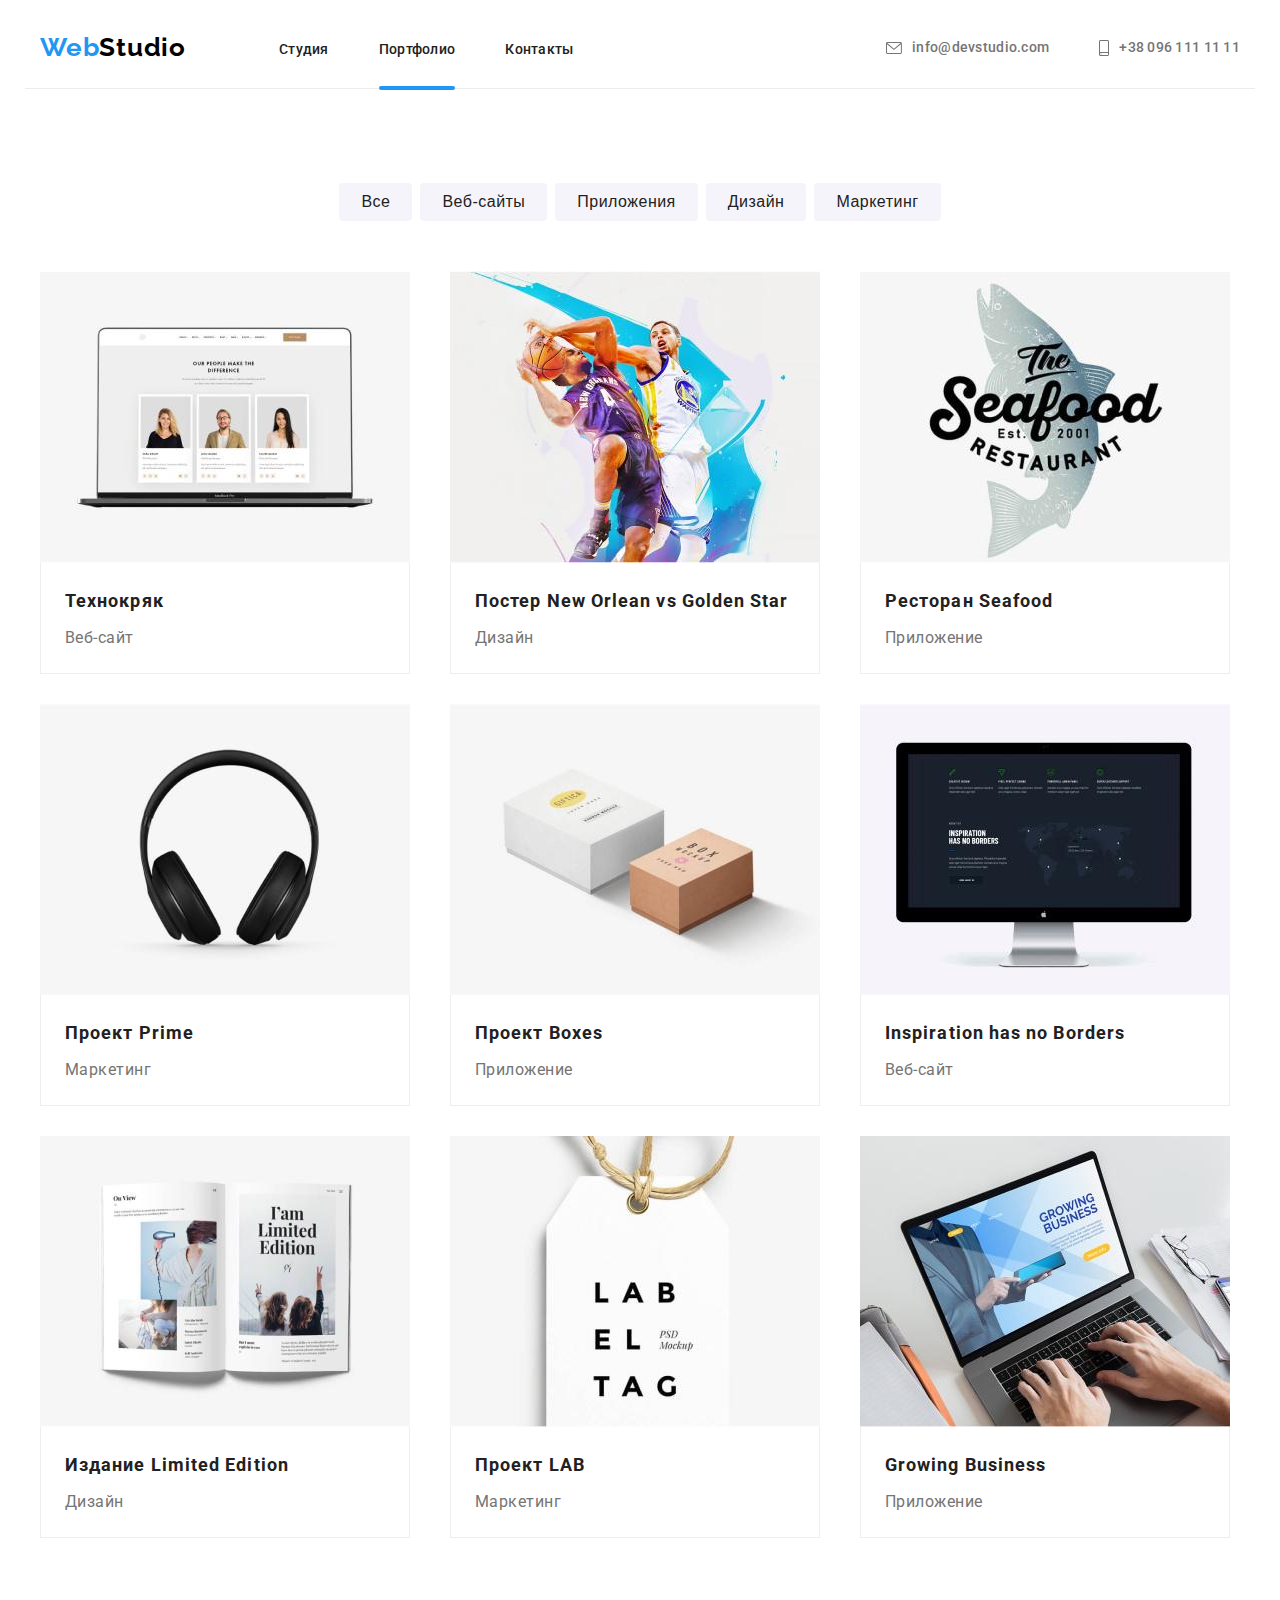
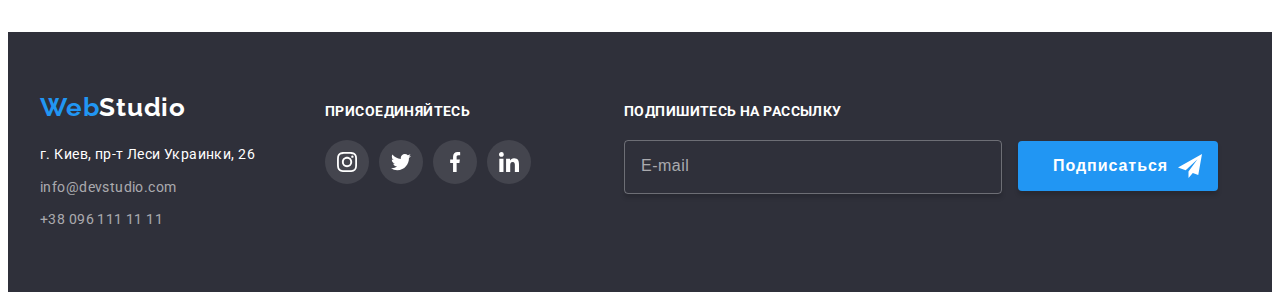
==== portfolio.html @ 926da6ce "start-hw-8" ====
<!DOCTYPE html>
<html lang="ru">
  <head>
    <meta charset="UTF-8" />
    <meta http-equiv="X-UA-Compatible" content="IE=edge" />
    <meta name="viewport" content="width=device-width, initial-scale=1.0" />
    <title>Document</title>
    <link
      href="https://fonts.googleapis.com/css2?family=Raleway:wght@700&family=Roboto:wght@400;500;700;900&display=swap"
      rel="stylesheet"
    />
    <link
      rel="stylesheet"
      href="https://cdnjs.cloudflare.com/ajax/libs/modern-normalize/1.1.0/modern-normalize.min.css"
      integrity="sha512-wpPYUAdjBVSE4KJnH1VR1HeZfpl1ub8YT/NKx4PuQ5NmX2tKuGu6U/JRp5y+Y8XG2tV+wKQpNHVUX03MfMFn9Q=="
      crossorigin="anonymous"
      referrerpolicy="no-referrer"
    />
    <link rel="stylesheet" href="./css/main.min.css" />
  </head>
  <body>
    <header class="header">
      <div class="header__container container">
        <nav class="header__navigation">
          <a class="logo header__logo" href="./index.html"
            >Web<span class="logo__text">Studio</span></a
          >
          <ul class="page">
            <li class="page__item">
              <a href="./index.html" class="page__link">Студия</a>
            </li>
            <li class="page__item">
              <a href="./portfolio.html" class="page__link page__link--current"
                >Портфолио</a
              >
            </li>
            <li class="page__item">
              <a href="" class="page__link">Контакты</a>
            </li>
          </ul>
        </nav>
        <ul class="personal-date">
          <li class="personal-date__item">
            <a
              href="mailto:info@devstudio.com"
              class="personal-date__link link"
            >
              <svg class="personal-date__icon" width="16" height="12">
                <use href="./images/icons.svg#icon-mail"></use>
              </svg>
              info@devstudio.com</a
            >
          </li>
          <li class="personal-date__item">
            <a href="tel:+380961111111" class="personal-date__link link">
              <svg class="personal-date__icon" width="10" height="16">
                <use href="./images/icons.svg#icon-smartphone"></use>
              </svg>
              +38 096 111 11 11</a
            >
          </li>
        </ul>
      </div>
    </header>
    <main>
      <section class="section">
        <div class="container">
          <h1 class="visually-hidden">Портфолио</h1>
          <ul class="portfolio list">
            <li class="portfolio__item">
              <button type="button" class="portfolio__btn">Все</button>
            </li>
            <li class="portfolio__item">
              <button type="button" class="portfolio__btn">Веб-сайты</button>
            </li>
            <li class="portfolio__item">
              <button type="button" class="portfolio__btn">Приложения</button>
            </li>
            <li class="portfolio__item">
              <button type="button" class="portfolio__btn">Дизайн</button>
            </li>
            <li class="portfolio__item">
              <button type="button" class="portfolio__btn">Маркетинг</button>
            </li>
          </ul>
          <ul class="cart">
            <li class="cart__item">
              <a href="" class="cart__link">
                <div class="cart__wrap">
                  <img
                    src="./images/portfolio-img-1.jpg"
                    alt="Ноутбук з карточками роботнтков компании"
                    width="370"
                  />
                  <p class="cart__label">
                    Технокряк это современная площадка распространения
                    коронавируса. Компании используют эту платформу для
                    цифрового шпионажа и атак на защищённые сервера конкурентов.
                  </p>
                </div>
                <div class="cart__box">
                  <h2 class="cart__title">Технокряк</h2>
                  <p class="cart__text">Веб-сайт</p>
                </div></a
              >
            </li>
            <li class="cart__item">
              <a href="" class="cart__link">
                <div class="cart__wrap">
                  <img
                    src="./images/portfolio-img-2.jpg"
                    alt="Постер Басуктболистов"
                    width="370"
                  />
                  <p class="cart__label">
                    Технокряк это современная площадка распространения
                    коронавируса. Компании используют эту платформу для
                    цифрового шпионажа и атак на защищённые сервера конкурентов.
                  </p>
                </div>
                <div class="cart__box">
                  <h2 class="cart__title">Постер New Orlean vs Golden Star</h2>
                  <p class="cart__text">Дизайн</p>
                </div></a
              >
            </li>
            <li class="cart__item">
              <a href="" class="cart__link">
                <div class="cart__wrap">
                  <img
                    src="./images/portfolio-img-3.jpg"
                    alt="Логотип рыбного ресторана"
                    width="370"
                  />
                  <p class="cart__label">
                    Технокряк это современная площадка распространения
                    коронавируса. Компании используют эту платформу для
                    цифрового шпионажа и атак на защищённые сервера конкурентов.
                  </p>
                </div>
                <div class="cart__box">
                  <h2 class="cart__title">Ресторан Seafood</h2>
                  <p class="cart__text">Приложение</p>
                </div></a
              >
            </li>
            <li class="cart__item">
              <a href="" class="cart__link">
                <div class="cart__wrap">
                  <img
                    src="./images/portfolio-img-4.jpg"
                    alt="Чорные наушники"
                    width="370"
                  />
                  <p class="cart__label">
                    Технокряк это современная площадка распространения
                    коронавируса. Компании используют эту платформу для
                    цифрового шпионажа и атак на защищённые сервера конкурентов.
                  </p>
                </div>
                <div class="cart__box">
                  <h2 class="cart__title">Проект Prime</h2>
                  <p class="cart__text">Маркетинг</p>
                </div></a
              >
            </li>
            <li class="cart__item">
              <a href="" class="cart__link">
                <div class="cart__wrap">
                  <img
                    src="./images/portfolio-img-5.jpg"
                    alt="Две коробки с проекьами"
                    width="370"
                  />
                  <p class="cart__label">
                    Технокряк это современная площадка распространения
                    коронавируса. Компании используют эту платформу для
                    цифрового шпионажа и атак на защищённые сервера конкурентов.
                  </p>
                </div>
                <div class="cart__box">
                  <h2 class="cart__title">Проект Boxes</h2>
                  <p class="cart__text">Приложение</p>
                </div></a
              >
            </li>
            <li class="cart__item">
              <a href="" class="cart__link">
                <div class="cart__wrap">
                  <img
                    src="./images/portfolio-img-6.jpg"
                    alt="Екран с изображением карты мира"
                    width="370"
                  />
                  <p class="cart__label">
                    Технокряк это современная площадка распространения
                    коронавируса. Компании используют эту платформу для
                    цифрового шпионажа и атак на защищённые сервера конкурентов.
                  </p>
                </div>
                <div class="cart__box">
                  <h2 class="cart__title">Inspiration has no Borders</h2>
                  <p class="cart__text">Веб-сайт</p>
                </div></a
              >
            </li>
            <li class="cart__item">
              <a href="" class="cart__link">
                <div class="cart__wrap">
                  <img
                    src="./images/portfolio-img-7.jpg"
                    alt="Книга с картинками"
                    width="370"
                  />
                  <p class="cart__label">
                    Технокряк это современная площадка распространения
                    коронавируса. Компании используют эту платформу для
                    цифрового шпионажа и атак на защищённые сервера конкурентов.
                  </p>
                </div>
                <div class="cart__box">
                  <h2 class="cart__title">Издание Limited Edition</h2>
                  <p class="cart__text">Дизайн</p>
                </div></a
              >
            </li>
            <li class="cart__item">
              <a href="" class="cart__link">
                <div class="cart__wrap">
                  <img
                    src="./images/portfolio-img-8.jpg"
                    alt="Брелок на шею с лого"
                    width="370"
                  />
                  <p class="cart__label">
                    Технокряк это современная площадка распространения
                    коронавируса. Компании используют эту платформу для
                    цифрового шпионажа и атак на защищённые сервера конкурентов.
                  </p>
                </div>
                <div class="cart__box">
                  <h2 class="cart__title">Проект LAB</h2>
                  <p class="cart__text">Маркетинг</p>
                </div></a
              >
            </li>
            <li class="cart__item">
              <a href="" class="cart__link">
                <div class="cart__wrap">
                  <img
                    src="./images/portfolio-img-9.jpg"
                    alt="Ноутбук с включеным сайтом"
                    width="370"
                  />
                  <p class="cart__label">
                    Технокряк это современная площадка распространения
                    коронавируса. Компании используют эту платформу для
                    цифрового шпионажа и атак на защищённые сервера конкурентов.
                  </p>
                </div>
                <div class="cart__box">
                  <h2 class="cart__title">Growing Business</h2>
                  <p class="cart__text">Приложение</p>
                </div></a
              >
            </li>
          </ul>
        </div>
      </section>
    </main>
    <footer class="footer">
      <div class="container footer__wrap">
        <div class="footer__adres">
          <a class="logo footer__link" href="./index.html"
            >Web<span class="logo">Studio</span></a
          >
          <address class="adres">
            <ul class="adres__list">
              <li class="adres__item">
                <a
                  href="https://goo.gl/maps/y4soio12tymZy6jWA"
                  target="_blank"
                  rel="noopener noreferrer"
                  class="adres__link"
                  >г. Киев, пр-т Леси Украинки, 26</a
                >
              </li>
              <li class="adres__item">
                <a href="mailto:info@devstudio.com" class="adres__date link"
                  >info@devstudio.com</a
                >
              </li>
              <li class="adres__item">
                <a href="tel:+380961111111" class="adres__date link"
                  >+38 096 111 11 11</a
                >
              </li>
            </ul>
          </address>
        </div>
        <div class="footer-social">
          <h2 class="footer-social__title">присоединяйтесь</h2>
          <ul class="social">
            <li class="social__item">
              <a href="" class="social__link footer-social--color">
                <svg class="social__icon" height="20">
                  <use href="./images/icons.svg#icon-instagram"></use>
                </svg>
              </a>
            </li>
            <li class="social__item">
              <a href="" class="social__link footer-social--color">
                <svg class="social__icon" height="20">
                  <use href="./images/icons.svg#icon-twitter"></use>
                </svg>
              </a>
            </li>
            <li class="social__item">
              <a href="" class="social__link footer-social--color">
                <svg class="social__icon" height="20">
                  <use href="./images/icons.svg#icon-facebook"></use>
                </svg>
              </a>
            </li>
            <li class="social__item">
              <a href="" class="social__link footer-social--color">
                <svg class="social__icon" height="20">
                  <use href="./images/icons.svg#icon-linkedin"></use>
                </svg>
              </a>
            </li>
          </ul>
        </div>
        <div class="mailing__wrap">
          <h2 class="footer-social__title">Подпишитесь на рассылку</h2>
          <form action="#">
            <input
              type="email"
              name="email-footer"
              placeholder="E-mail"
              class="mailing__mail"
            />
            <button type="submit" class="mailing__btn btn">
              <span class="mailing__btn--wrap">
                Подписаться<svg class="mailing__picture" width="24" height="24">
                  <use href="./images/icons.svg#icon-send"></use>
                </svg>
              </span>
            </button>
          </form>
        </div>
      </div>
    </footer>
  </body>
</html>
---- css/main.min.css ----
:root{--main-title-color: #ffffff;--second-title-color: #212121;--first-text-color: #212121;--second-text-color: #757575;--third-text-color: #ffffff;--accent-text-color: rgba(255, 255, 255, 0.6);--accent-color: #2196f3}.visually-hidden{position:absolute;white-space:nowrap;width:1px;height:1px;overflow:hidden;border:0;padding:0;clip:rect(0 0 0 0);clip-path:inset(50%);margin:-1px}p,h1,h2,h3,h4,h5,h6{margin:0}ul{list-style:none;margin:0;padding:0}button{cursor:pointer}img{display:block;max-width:100%;height:auto}body{font-family:"Roboto", sans-serif}address{font-style:normal}a{text-decoration:none}.section{padding:94px 0}.section--no-pading{padding-top:0}.section--color-white{background-color:#f5f4fa}.section__title{font-weight:700;font-size:36px;line-height:1.16;letter-spacing:0.03em;color:var(--second-title-color);margin-bottom:50px;text-align:center}.container{width:1200px;padding-left:15px;padding-right:15px;margin:0 auto}.logo{font-family:Raleway;font-weight:700;font-size:26px;line-height:1.19;letter-spacing:0.03em;color:var(--accent-color)}.logo__text{color:#000000}.footer-link .logo{color:#ffffff}.btn{font-weight:700;font-size:16px;line-height:1.87;letter-spacing:0.06em;cursor:pointer;min-width:200px;padding:10px;background-color:var(--accent-color);color:var(--third-text-color);border-color:transparent;border-radius:4px;border:none;box-shadow:0px 4px 4px rgba(0,0,0,0.15)}.page__link--current{color:var(--accent-color)}.page__link--current::after{content:"";width:100%;height:4px;background-color:var(--accent-color);border-radius:2px;position:absolute;left:0;bottom:-1px}.personal-date{display:flex;margin-left:auto}.personal-date__item{margin-left:50px}.personal-date__item:first-child{margin-left:0}.personal-date__link{font-weight:500;font-size:14px;line-height:1.14;letter-spacing:0.02em;color:var(--second-text-color);display:flex;justify-content:center;align-items:center;padding-top:32px;padding-bottom:32px;transition:color 250ms cubic-bezier(0.4, 0, 0.2, 1)}.personal-date__link:hover,.personal-date__link:focus{color:var(--accent-color)}.personal-date__icon{margin-right:10px;fill:currentColor}.social{display:flex;justify-content:center}.social__item{margin-right:10px}.social__item:last-child{margin-right:0}.social__link{width:44px;height:44px;display:flex;justify-content:center;align-items:center;border-radius:50%;color:#afb1b8;transition:color 250ms cubic-bezier(0.4, 0, 0.2, 1),background-color 250ms cubic-bezier(0.4, 0, 0.2, 1)}.social__link:hover,.social__link:focus{background-color:var(--accent-color);color:var(--third-text-color)}.social__icon{fill:currentColor;width:20px;height:20px}.adres__item{margin-bottom:9px}.adres__item:last-child{margin-bottom:0}.adres__link{font-size:14px;line-height:1.71;letter-spacing:0.03em;color:var(--third-text-color);transition:color 250ms cubic-bezier(0.4, 0, 0.2, 1)}.adres__link:hover,.adres__link:focus{color:var(--accent-color)}.adres__date{font-size:14px;line-height:1.71;letter-spacing:0.03em;color:var(--accent-text-color);transition:color 250ms cubic-bezier(0.4, 0, 0.2, 1)}.adres__date:hover,.adres__date:focus{color:var(--accent-color)}.mailing__mail{width:358px;height:50px;margin-right:12px;background-color:transparent;border:1px solid rgba(255,255,255,0.3);box-shadow:0px 4px 4px rgba(0,0,0,0.15);border-radius:4px;padding-left:16px;color:var(--third-text-color);outline:none}.mailing__mail::placeholder{font-weight:400;font-size:16px;line-height:1.25;letter-spacing:0.03em;color:rgba(255,255,255,0.6)}.mailing__mail:focus,.mailing__mail:hover{border-color:var(--accent-color)}.mailing__btn{padding-left:29px}.mailing__picture{margin-left:10px;fill:#ffffff}.mailing__btn--wrap{display:flex;justify-content:center;align-items:center}.page{display:flex}.page__item{margin-right:50px}.page__item:last-child{margin-right:0}.page__link{font-weight:500;font-size:14px;line-height:1.14;letter-spacing:0.02em;color:var(--first-text-color);padding-top:32px;padding-bottom:32px;transition:color 250ms cubic-bezier(0.4, 0, 0.2, 1);position:relative}.page__link:hover,.page__link:focus{color:var(--accent-color)}.backdrop{width:100vw;height:100vh;background:rgba(0,0,0,0.2);position:fixed;top:0;left:0;transition:opacity 300ms cubic-bezier(0.4, 0, 0.2, 1),visibility 300ms cubic-bezier(0.4, 0, 0.2, 1)}.backdrop.is-hidden .modal{transform:scale(0.5) translateY(-500px) translateX(-2500px) rotate(-90deg)}.modal{width:528px;min-height:581px;background-color:#ffffff;position:absolute;top:50%;left:50%;transform:scale(1) translate(-50%, -50%);transition:transform 1000ms cubic-bezier(0.4, 0, 0.2, 1);box-shadow:0px 1px 3px rgba(0,0,0,0.12),0px 1px 1px rgba(0,0,0,0.14),0px 2px 1px rgba(0,0,0,0.2);border-radius:4px}.modal__close{position:absolute;top:10px;right:10px;width:30px;height:30px;background-color:transparent;border:1px solid #999999;border-radius:50%;display:flex;align-items:center;justify-content:center;transition:border-color 250ms cubic-bezier(0.4, 0, 0.2, 1),fill 250ms cubic-bezier(0.4, 0, 0.2, 1)}.modal__close:hover,.close-icon .modal-close:focus .close__icon{fill:var(--accent-color);border-color:var(--accent-color)}.is-hidden{visibility:hidden;opacity:0;pointer-events:none}.form__container{padding:40px}.form__title{font-weight:700;font-size:20px;line-height:1.15;text-align:center;letter-spacing:0.03em;margin-bottom:12px;color:#212121}.form__wrap{margin-bottom:10px}.form__wrap .form__wrap:nth-child(4){margin-bottom:20px}.form__input{display:block;width:100%;height:40px;padding-left:42px;border:1px solid rgba(33,33,33,0.2);border-radius:4px;outline:none;transition:fill 250ms cubic-bezier(0.4, 0, 0.2, 1),border-color 250ms cubic-bezier(0.4, 0, 0.2, 1)}.form__input:hover,.form__input:focus{border-color:var(--accent-color)}.form__input:hover+.form__svg,.form__input:focus+.form__svg{fill:var(--accent-color)}.form__box{position:relative}.form__svg{position:absolute;left:12px;top:50%;transform:translateY(-50%);outline:none}.form__label{font-weight:400;font-size:12px;line-height:1.16;letter-spacing:0.01em;color:#757575}.form-btn__wrap{display:flex;justify-content:center;width:100%}.check__label{font-weight:400;font-size:14px;line-height:1.71;letter-spacing:0.03em;display:flex;justify-content:center;align-items:center;margin-bottom:30px;color:var(--second-text-color)}.check__box{width:16px;height:15px;border:2px solid #212121;margin-right:8px;display:flex;justify-content:center;align-items:center;border-radius:1px}.check__icon{fill:#ffffff}.check__link{color:var(--accent-color);margin-left:3px;text-decoration-line:underline;text-underline-position:under}.check__input:checked+.check__label .check__box{background-color:var(--accent-color);border:none}.comment--textarea{height:120px;resize:none;padding:16px 12px}.comment--textarea::placeholder{font-weight:400;font-size:12px;line-height:1.16;letter-spacing:0.01em;color:rgba(117,117,117,0.5)}.header__container{display:flex;align-items:center;border-bottom:1px solid #ececec}.header__navigation{display:flex;align-items:center}.header__logo{padding-top:24px;padding-bottom:25px;margin-right:93px}.hero{background-color:#2f303a;padding:200px 0;text-align:center;background-image:linear-gradient(rgba(47,48,58,0.4), rgba(47,48,58,0.4)),url(../images/hero-bg.jpg);background-repeat:no-repeat;background-position:center;background-size:cover;max-width:1600px;margin:0 auto}.hero__title{font-weight:900;font-size:44px;line-height:1.36;letter-spacing:0.06em;text-transform:uppercase;color:var(--main-title-color);margin-bottom:30px;margin-left:auto;margin-right:auto;width:696px}.hero__btn{display:inline-block;padding-left:32px;padding-right:32px}.specificity{display:flex;margin-right:-30px}.specificity__item{flex-basis:calc(100% / 4 - 30px);margin-right:30px}.specificity__title{font-weight:700;font-size:14px;line-height:1.14;letter-spacing:0.03em;text-transform:uppercase;color:var(--first-text-color);margin-bottom:10px}.specificity__text{font-size:14px;line-height:1.71;letter-spacing:0.03em;color:var(--second-text-color)}.specificity__container{display:flex;justify-content:center;align-items:center;width:270px;height:120px;box-shadow:0px 4px 4px rgba(0,0,0,0.25);background-color:#f5f4fa;border-radius:4px;margin-bottom:30px}.specificity__icon{width:65px;height:70px}.about{display:flex;flex-wrap:wrap;margin-right:-30px;margin-bottom:-30px}.about__item{flex-basis:calc(100% / 3 - 30px);margin-right:30px;margin-bottom:30px;width:100%;height:100%}.about__wraper{position:relative}.about__text{width:100%;height:70px;font-weight:700;font-size:14px;line-height:1.14;letter-spacing:0.03em;text-transform:uppercase;display:flex;justify-content:center;align-items:center;color:var(--main-title-color);background:rgba(47,48,58,0.8);position:absolute;left:0;bottom:0}.team{display:flex;flex-wrap:wrap;margin-right:-30px;margin-bottom:-30px}.team__item{flex-basis:calc(100% / 4 - 30px);margin-right:30px;margin-bottom:30px;text-align:center;box-shadow:0px 1px 3px rgba(0,0,0,0.12),0px 1px 1px rgba(0,0,0,0.14),0px 2px 1px rgba(0,0,0,0.2);border-radius:0px 0px 4px 4px;background-color:#ffffff}.team__container{padding-top:30px;padding-bottom:30px}.team__title{font-weight:500;font-size:16px;line-height:19px;letter-spacing:0.03em;color:var(--first-text-color);margin-bottom:10px}.team__text{font-size:16px;line-height:1.18;letter-spacing:0.03em;color:var(--second-text-color);margin-bottom:16px}.clients{display:flex;margin-right:-30px;margin-bottom:-30px}.clients__item{margin-right:30px;margin-bottom:30px;width:170px;height:92px}.clients__link{display:flex;flex-basis:calc(100% / 6 - 30px);box-shadow:0px 4px 4px rgba(0,0,0,0.25);border:1px solid #afb1b8;border-radius:4px;justify-content:center;align-items:center;width:100%;height:100%;fill:#afb1b8;outline:none;transition:color 250ms cubic-bezier(0.4, 0, 0.2, 1),fill 250ms cubic-bezier(0.4, 0, 0.2, 1)}.clients__link:hover,.clients__link:focus{fill:var(--accent-color);border-color:var(--accent-color)}.footer{background-color:#2f303a;padding-top:60px;padding-bottom:60px}.footer__wrap{display:flex;align-items:baseline}.footer__link{margin-bottom:20px;display:inline-block}.footer__link span{color:#ffffff}.footer__adres{margin-right:70px}.footer-social{margin-right:93px}.footer-social__title{font-weight:700px;font-size:14px;line-height:1.14;letter-spacing:0.03em;text-transform:uppercase;color:var(--main-title-color);margin-bottom:20px}.footer-social--color{background-color:rgba(255,255,255,0.1)}.footer-social--color svg{fill:#ffffff}.portfolio{display:flex;justify-content:center;margin-bottom:50px}.portfolio__item{margin-right:8px}.portfolio__item:last-child{margin-right:0}.portfolio__btn{font-weight:500;font-size:16px;line-height:1.62;letter-spacing:0.03em;color:var(--first-text-color);cursor:pointer;padding:6px 22px;background:#f5f4fa;border-radius:4px;border:none;transition:color 250ms cubic-bezier(0.4, 0, 0.2, 1),background-color 250ms cubic-bezier(0.4, 0, 0.2, 1),box-shadow 250ms cubic-bezier(0.4, 0, 0.2, 1)}.portfolio__btn:hover,.portfolio__btn:focus{background-color:var(--accent-color);color:#ffffff;box-shadow:0px 3px 1px rgba(0,0,0,0.1),0px 1px 2px rgba(0,0,0,0.08),0px 2px 2px rgba(0,0,0,0.12);border-radius:4px}.cart{display:flex;flex-wrap:wrap;margin-right:-30px;margin-bottom:-30px}.cart__item{flex-basis:calc(100% / 3 - 30px);margin-right:30px;margin-bottom:30px;display:flex}.cart__link{transition:box-shadow 250ms cubic-bezier(0.4, 0, 0.2, 1)}.cart__link:hover .cart__label,.cart__link:focus .cart__label{transform:translateY(0)}.cart__link:focus,.cart__link:hover{box-shadow:0px 4px 4px rgba(0,0,0,0.25)}.cart__title{font-weight:700;font-size:18px;line-height:2;letter-spacing:0.06em;color:var(--second-title-color);margin-bottom:4px}.cart__text{font-size:16px;line-height:1.87;letter-spacing:0.03em;color:var(--second-text-color)}.cart__box{padding:20px 24px;border:1px solid #eeeeee;border-top:0px}.cart__wrap{position:relative;overflow:hidden}.cart__label{font-weight:400;font-size:18px;line-height:1.56;letter-spacing:0.03em;color:var(--third-text-color);background-color:rgba(33,150,243,0.9);position:absolute;left:0px;top:0;width:100%;height:100%;padding:63px 23px;transform:translateY(100%);transition:transform 250ms cubic-bezier(0.4, 0, 0.2, 1)}
/*# sourceMappingURL=main.min.css.map */
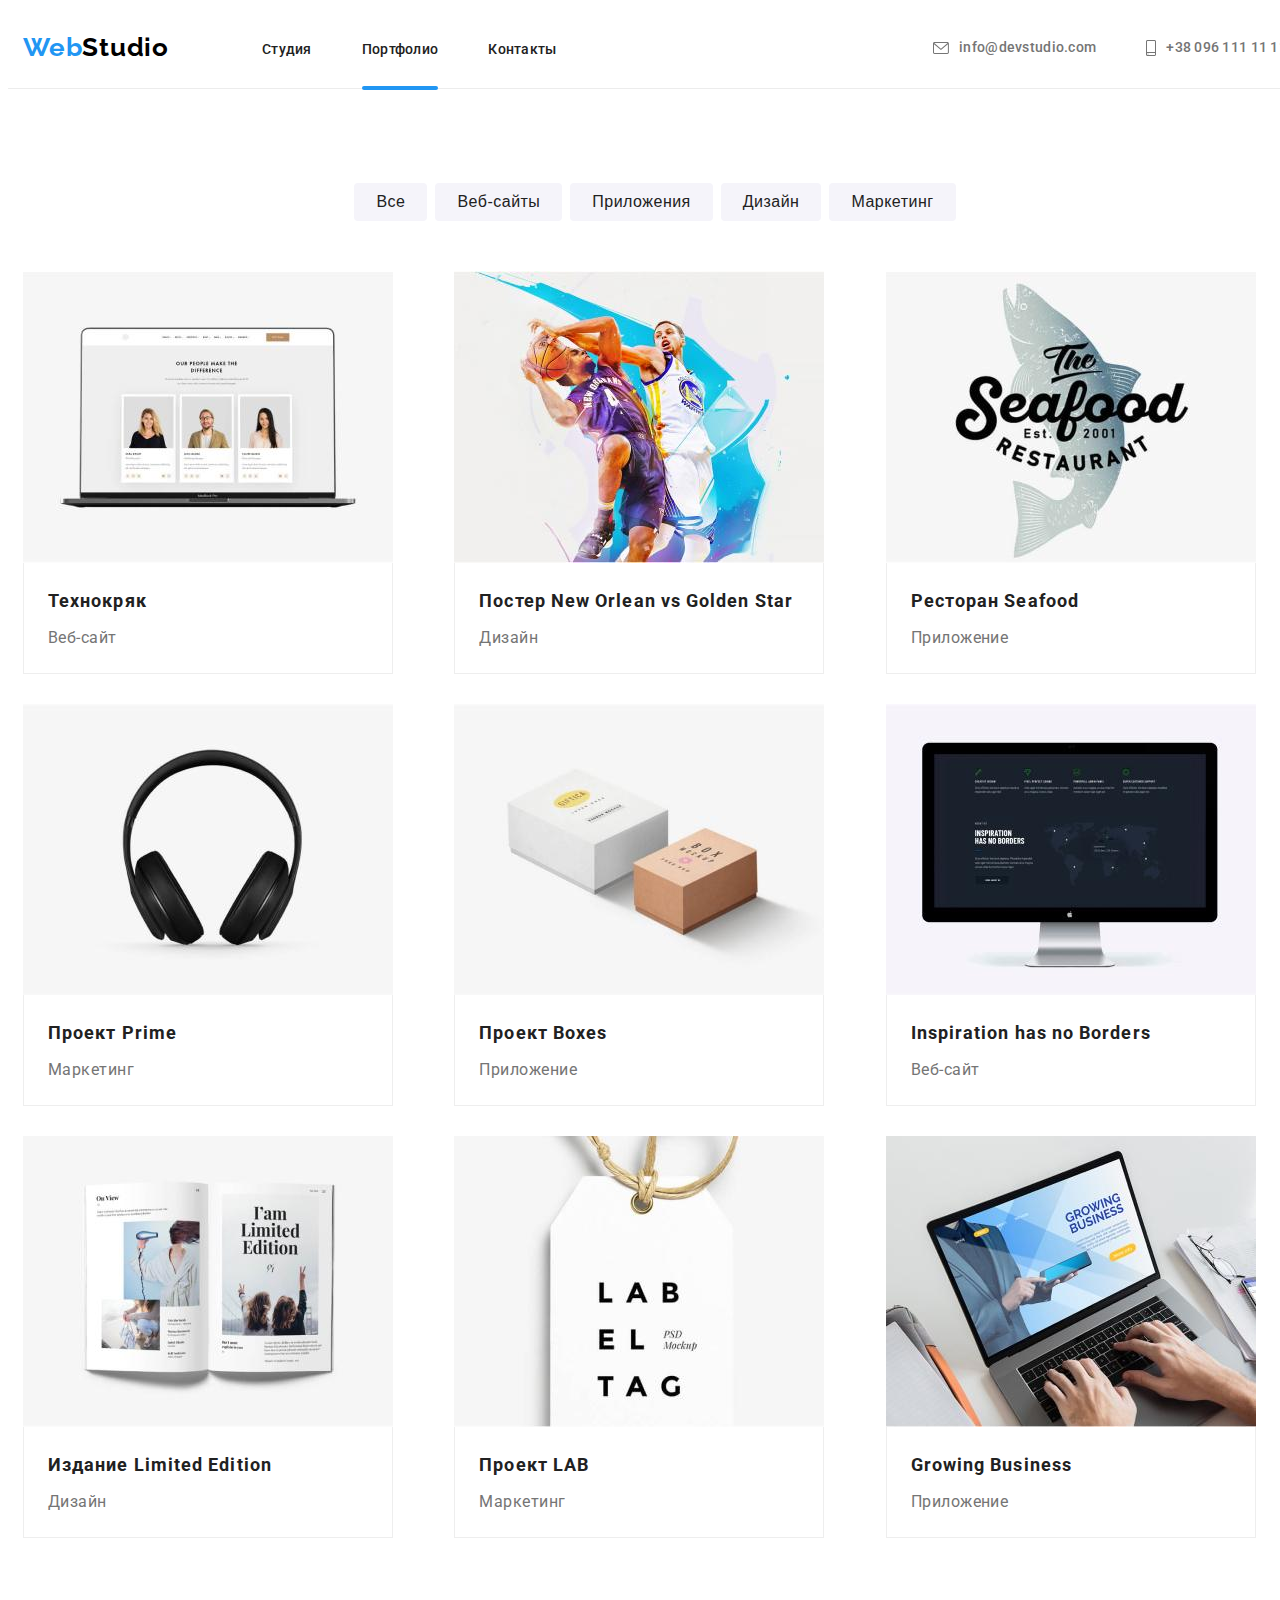
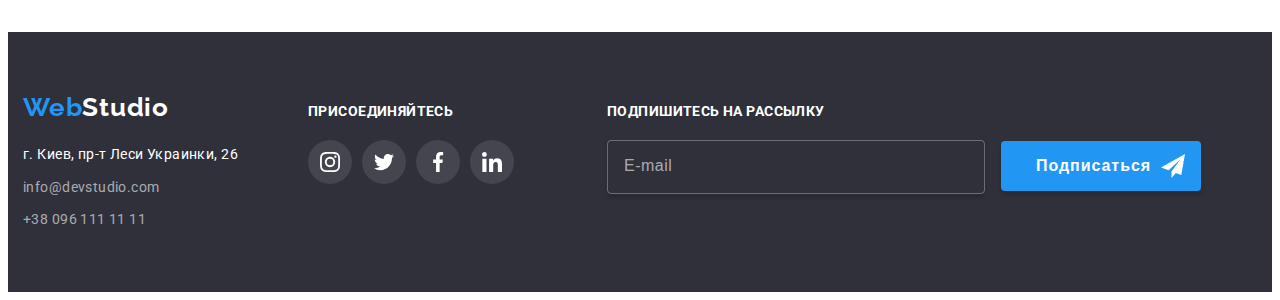
==== commit 45c6375d: "burger" ====
--- a/portfolio.html
+++ b/portfolio.html
@@ -2,8 +2,8 @@
 <html lang="ru">
   <head>
     <meta charset="UTF-8" />
+    <meta name="viewport" content="width=device-width, initial-scale=1.0" />
     <meta http-equiv="X-UA-Compatible" content="IE=edge" />
-    <meta name="viewport" content="width=device-width, initial-scale=1.0" />
     <title>Document</title>
     <link
       href="https://fonts.googleapis.com/css2?family=Raleway:wght@700&family=Roboto:wght@400;500;700;900&display=swap"
--- a/css/main.min.css
+++ b/css/main.min.css
@@ -1,2 +1,2 @@
-:root{--main-title-color: #ffffff;--second-title-color: #212121;--first-text-color: #212121;--second-text-color: #757575;--third-text-color: #ffffff;--accent-text-color: rgba(255, 255, 255, 0.6);--accent-color: #2196f3}.visually-hidden{position:absolute;white-space:nowrap;width:1px;height:1px;overflow:hidden;border:0;padding:0;clip:rect(0 0 0 0);clip-path:inset(50%);margin:-1px}p,h1,h2,h3,h4,h5,h6{margin:0}ul{list-style:none;margin:0;padding:0}button{cursor:pointer}img{display:block;max-width:100%;height:auto}body{font-family:"Roboto", sans-serif}address{font-style:normal}a{text-decoration:none}.section{padding:94px 0}.section--no-pading{padding-top:0}.section--color-white{background-color:#f5f4fa}.section__title{font-weight:700;font-size:36px;line-height:1.16;letter-spacing:0.03em;color:var(--second-title-color);margin-bottom:50px;text-align:center}.container{width:1200px;padding-left:15px;padding-right:15px;margin:0 auto}.logo{font-family:Raleway;font-weight:700;font-size:26px;line-height:1.19;letter-spacing:0.03em;color:var(--accent-color)}.logo__text{color:#000000}.footer-link .logo{color:#ffffff}.btn{font-weight:700;font-size:16px;line-height:1.87;letter-spacing:0.06em;cursor:pointer;min-width:200px;padding:10px;background-color:var(--accent-color);color:var(--third-text-color);border-color:transparent;border-radius:4px;border:none;box-shadow:0px 4px 4px rgba(0,0,0,0.15)}.page__link--current{color:var(--accent-color)}.page__link--current::after{content:"";width:100%;height:4px;background-color:var(--accent-color);border-radius:2px;position:absolute;left:0;bottom:-1px}.personal-date{display:flex;margin-left:auto}.personal-date__item{margin-left:50px}.personal-date__item:first-child{margin-left:0}.personal-date__link{font-weight:500;font-size:14px;line-height:1.14;letter-spacing:0.02em;color:var(--second-text-color);display:flex;justify-content:center;align-items:center;padding-top:32px;padding-bottom:32px;transition:color 250ms cubic-bezier(0.4, 0, 0.2, 1)}.personal-date__link:hover,.personal-date__link:focus{color:var(--accent-color)}.personal-date__icon{margin-right:10px;fill:currentColor}.social{display:flex;justify-content:center}.social__item{margin-right:10px}.social__item:last-child{margin-right:0}.social__link{width:44px;height:44px;display:flex;justify-content:center;align-items:center;border-radius:50%;color:#afb1b8;transition:color 250ms cubic-bezier(0.4, 0, 0.2, 1),background-color 250ms cubic-bezier(0.4, 0, 0.2, 1)}.social__link:hover,.social__link:focus{background-color:var(--accent-color);color:var(--third-text-color)}.social__icon{fill:currentColor;width:20px;height:20px}.adres__item{margin-bottom:9px}.adres__item:last-child{margin-bottom:0}.adres__link{font-size:14px;line-height:1.71;letter-spacing:0.03em;color:var(--third-text-color);transition:color 250ms cubic-bezier(0.4, 0, 0.2, 1)}.adres__link:hover,.adres__link:focus{color:var(--accent-color)}.adres__date{font-size:14px;line-height:1.71;letter-spacing:0.03em;color:var(--accent-text-color);transition:color 250ms cubic-bezier(0.4, 0, 0.2, 1)}.adres__date:hover,.adres__date:focus{color:var(--accent-color)}.mailing__mail{width:358px;height:50px;margin-right:12px;background-color:transparent;border:1px solid rgba(255,255,255,0.3);box-shadow:0px 4px 4px rgba(0,0,0,0.15);border-radius:4px;padding-left:16px;color:var(--third-text-color);outline:none}.mailing__mail::placeholder{font-weight:400;font-size:16px;line-height:1.25;letter-spacing:0.03em;color:rgba(255,255,255,0.6)}.mailing__mail:focus,.mailing__mail:hover{border-color:var(--accent-color)}.mailing__btn{padding-left:29px}.mailing__picture{margin-left:10px;fill:#ffffff}.mailing__btn--wrap{display:flex;justify-content:center;align-items:center}.page{display:flex}.page__item{margin-right:50px}.page__item:last-child{margin-right:0}.page__link{font-weight:500;font-size:14px;line-height:1.14;letter-spacing:0.02em;color:var(--first-text-color);padding-top:32px;padding-bottom:32px;transition:color 250ms cubic-bezier(0.4, 0, 0.2, 1);position:relative}.page__link:hover,.page__link:focus{color:var(--accent-color)}.backdrop{width:100vw;height:100vh;background:rgba(0,0,0,0.2);position:fixed;top:0;left:0;transition:opacity 300ms cubic-bezier(0.4, 0, 0.2, 1),visibility 300ms cubic-bezier(0.4, 0, 0.2, 1)}.backdrop.is-hidden .modal{transform:scale(0.5) translateY(-500px) translateX(-2500px) rotate(-90deg)}.modal{width:528px;min-height:581px;background-color:#ffffff;position:absolute;top:50%;left:50%;transform:scale(1) translate(-50%, -50%);transition:transform 1000ms cubic-bezier(0.4, 0, 0.2, 1);box-shadow:0px 1px 3px rgba(0,0,0,0.12),0px 1px 1px rgba(0,0,0,0.14),0px 2px 1px rgba(0,0,0,0.2);border-radius:4px}.modal__close{position:absolute;top:10px;right:10px;width:30px;height:30px;background-color:transparent;border:1px solid #999999;border-radius:50%;display:flex;align-items:center;justify-content:center;transition:border-color 250ms cubic-bezier(0.4, 0, 0.2, 1),fill 250ms cubic-bezier(0.4, 0, 0.2, 1)}.modal__close:hover,.close-icon .modal-close:focus .close__icon{fill:var(--accent-color);border-color:var(--accent-color)}.is-hidden{visibility:hidden;opacity:0;pointer-events:none}.form__container{padding:40px}.form__title{font-weight:700;font-size:20px;line-height:1.15;text-align:center;letter-spacing:0.03em;margin-bottom:12px;color:#212121}.form__wrap{margin-bottom:10px}.form__wrap .form__wrap:nth-child(4){margin-bottom:20px}.form__input{display:block;width:100%;height:40px;padding-left:42px;border:1px solid rgba(33,33,33,0.2);border-radius:4px;outline:none;transition:fill 250ms cubic-bezier(0.4, 0, 0.2, 1),border-color 250ms cubic-bezier(0.4, 0, 0.2, 1)}.form__input:hover,.form__input:focus{border-color:var(--accent-color)}.form__input:hover+.form__svg,.form__input:focus+.form__svg{fill:var(--accent-color)}.form__box{position:relative}.form__svg{position:absolute;left:12px;top:50%;transform:translateY(-50%);outline:none}.form__label{font-weight:400;font-size:12px;line-height:1.16;letter-spacing:0.01em;color:#757575}.form-btn__wrap{display:flex;justify-content:center;width:100%}.check__label{font-weight:400;font-size:14px;line-height:1.71;letter-spacing:0.03em;display:flex;justify-content:center;align-items:center;margin-bottom:30px;color:var(--second-text-color)}.check__box{width:16px;height:15px;border:2px solid #212121;margin-right:8px;display:flex;justify-content:center;align-items:center;border-radius:1px}.check__icon{fill:#ffffff}.check__link{color:var(--accent-color);margin-left:3px;text-decoration-line:underline;text-underline-position:under}.check__input:checked+.check__label .check__box{background-color:var(--accent-color);border:none}.comment--textarea{height:120px;resize:none;padding:16px 12px}.comment--textarea::placeholder{font-weight:400;font-size:12px;line-height:1.16;letter-spacing:0.01em;color:rgba(117,117,117,0.5)}.header__container{display:flex;align-items:center;border-bottom:1px solid #ececec}.header__navigation{display:flex;align-items:center}.header__logo{padding-top:24px;padding-bottom:25px;margin-right:93px}.hero{background-color:#2f303a;padding:200px 0;text-align:center;background-image:linear-gradient(rgba(47,48,58,0.4), rgba(47,48,58,0.4)),url(../images/hero-bg.jpg);background-repeat:no-repeat;background-position:center;background-size:cover;max-width:1600px;margin:0 auto}.hero__title{font-weight:900;font-size:44px;line-height:1.36;letter-spacing:0.06em;text-transform:uppercase;color:var(--main-title-color);margin-bottom:30px;margin-left:auto;margin-right:auto;width:696px}.hero__btn{display:inline-block;padding-left:32px;padding-right:32px}.specificity{display:flex;margin-right:-30px}.specificity__item{flex-basis:calc(100% / 4 - 30px);margin-right:30px}.specificity__title{font-weight:700;font-size:14px;line-height:1.14;letter-spacing:0.03em;text-transform:uppercase;color:var(--first-text-color);margin-bottom:10px}.specificity__text{font-size:14px;line-height:1.71;letter-spacing:0.03em;color:var(--second-text-color)}.specificity__container{display:flex;justify-content:center;align-items:center;width:270px;height:120px;box-shadow:0px 4px 4px rgba(0,0,0,0.25);background-color:#f5f4fa;border-radius:4px;margin-bottom:30px}.specificity__icon{width:65px;height:70px}.about{display:flex;flex-wrap:wrap;margin-right:-30px;margin-bottom:-30px}.about__item{flex-basis:calc(100% / 3 - 30px);margin-right:30px;margin-bottom:30px;width:100%;height:100%}.about__wraper{position:relative}.about__text{width:100%;height:70px;font-weight:700;font-size:14px;line-height:1.14;letter-spacing:0.03em;text-transform:uppercase;display:flex;justify-content:center;align-items:center;color:var(--main-title-color);background:rgba(47,48,58,0.8);position:absolute;left:0;bottom:0}.team{display:flex;flex-wrap:wrap;margin-right:-30px;margin-bottom:-30px}.team__item{flex-basis:calc(100% / 4 - 30px);margin-right:30px;margin-bottom:30px;text-align:center;box-shadow:0px 1px 3px rgba(0,0,0,0.12),0px 1px 1px rgba(0,0,0,0.14),0px 2px 1px rgba(0,0,0,0.2);border-radius:0px 0px 4px 4px;background-color:#ffffff}.team__container{padding-top:30px;padding-bottom:30px}.team__title{font-weight:500;font-size:16px;line-height:19px;letter-spacing:0.03em;color:var(--first-text-color);margin-bottom:10px}.team__text{font-size:16px;line-height:1.18;letter-spacing:0.03em;color:var(--second-text-color);margin-bottom:16px}.clients{display:flex;margin-right:-30px;margin-bottom:-30px}.clients__item{margin-right:30px;margin-bottom:30px;width:170px;height:92px}.clients__link{display:flex;flex-basis:calc(100% / 6 - 30px);box-shadow:0px 4px 4px rgba(0,0,0,0.25);border:1px solid #afb1b8;border-radius:4px;justify-content:center;align-items:center;width:100%;height:100%;fill:#afb1b8;outline:none;transition:color 250ms cubic-bezier(0.4, 0, 0.2, 1),fill 250ms cubic-bezier(0.4, 0, 0.2, 1)}.clients__link:hover,.clients__link:focus{fill:var(--accent-color);border-color:var(--accent-color)}.footer{background-color:#2f303a;padding-top:60px;padding-bottom:60px}.footer__wrap{display:flex;align-items:baseline}.footer__link{margin-bottom:20px;display:inline-block}.footer__link span{color:#ffffff}.footer__adres{margin-right:70px}.footer-social{margin-right:93px}.footer-social__title{font-weight:700px;font-size:14px;line-height:1.14;letter-spacing:0.03em;text-transform:uppercase;color:var(--main-title-color);margin-bottom:20px}.footer-social--color{background-color:rgba(255,255,255,0.1)}.footer-social--color svg{fill:#ffffff}.portfolio{display:flex;justify-content:center;margin-bottom:50px}.portfolio__item{margin-right:8px}.portfolio__item:last-child{margin-right:0}.portfolio__btn{font-weight:500;font-size:16px;line-height:1.62;letter-spacing:0.03em;color:var(--first-text-color);cursor:pointer;padding:6px 22px;background:#f5f4fa;border-radius:4px;border:none;transition:color 250ms cubic-bezier(0.4, 0, 0.2, 1),background-color 250ms cubic-bezier(0.4, 0, 0.2, 1),box-shadow 250ms cubic-bezier(0.4, 0, 0.2, 1)}.portfolio__btn:hover,.portfolio__btn:focus{background-color:var(--accent-color);color:#ffffff;box-shadow:0px 3px 1px rgba(0,0,0,0.1),0px 1px 2px rgba(0,0,0,0.08),0px 2px 2px rgba(0,0,0,0.12);border-radius:4px}.cart{display:flex;flex-wrap:wrap;margin-right:-30px;margin-bottom:-30px}.cart__item{flex-basis:calc(100% / 3 - 30px);margin-right:30px;margin-bottom:30px;display:flex}.cart__link{transition:box-shadow 250ms cubic-bezier(0.4, 0, 0.2, 1)}.cart__link:hover .cart__label,.cart__link:focus .cart__label{transform:translateY(0)}.cart__link:focus,.cart__link:hover{box-shadow:0px 4px 4px rgba(0,0,0,0.25)}.cart__title{font-weight:700;font-size:18px;line-height:2;letter-spacing:0.06em;color:var(--second-title-color);margin-bottom:4px}.cart__text{font-size:16px;line-height:1.87;letter-spacing:0.03em;color:var(--second-text-color)}.cart__box{padding:20px 24px;border:1px solid #eeeeee;border-top:0px}.cart__wrap{position:relative;overflow:hidden}.cart__label{font-weight:400;font-size:18px;line-height:1.56;letter-spacing:0.03em;color:var(--third-text-color);background-color:rgba(33,150,243,0.9);position:absolute;left:0px;top:0;width:100%;height:100%;padding:63px 23px;transform:translateY(100%);transition:transform 250ms cubic-bezier(0.4, 0, 0.2, 1)}
+:root{--main-title-color: #ffffff;--second-title-color: #212121;--first-text-color: #212121;--second-text-color: #757575;--third-text-color: #ffffff;--accent-text-color: rgba(255, 255, 255, 0.6);--accent-color: #2196f3}.visually-hidden{position:absolute;white-space:nowrap;width:1px;height:1px;overflow:hidden;border:0;padding:0;clip:rect(0 0 0 0);clip-path:inset(50%);margin:-1px}p,h1,h2,h3,h4,h5,h6{margin:0}ul{list-style:none;margin:0;padding:0}button{cursor:pointer}img{display:block;max-width:100%;height:auto}body{font-family:"Roboto", sans-serif}address{font-style:normal}a{text-decoration:none}.section{padding:94px 0}.section--no-pading{padding-top:0}.section--color-white{background-color:#f5f4fa}.section__title{font-weight:700;font-size:36px;line-height:1.16;letter-spacing:0.03em;color:var(--second-title-color);margin-bottom:50px;text-align:center}.container{width:100%;padding-left:15px;padding-right:15px;margin:0 auto}@media screen and (min-width: 480px){.container{min-width:480px}}@media screen and (min-width: 768px){.container{min-width:768px}}@media screen and (min-width: 1200px){.container{min-width:1200px}}.logo{font-family:Raleway;font-weight:700;font-size:26px;line-height:1.19;letter-spacing:0.03em;color:var(--accent-color)}.logo__text{color:#000000}.footer-link .logo{color:#ffffff}.btn{font-weight:700;font-size:16px;line-height:1.87;letter-spacing:0.06em;cursor:pointer;min-width:200px;padding:10px;background-color:var(--accent-color);color:var(--third-text-color);border-color:transparent;border-radius:4px;border:none;box-shadow:0px 4px 4px rgba(0,0,0,0.15)}.page__link--current{color:var(--accent-color)}.page__link--current::after{content:"";width:100%;height:4px;background-color:var(--accent-color);border-radius:2px;position:absolute;left:0;bottom:-1px}.personal-date{margin-left:auto;display:none}@media screen and (min-width: 768px){.personal-date{display:block}}@media screen and (min-width: 1200px){.personal-date{display:flex}}@media screen and (min-width: 1200px){.personal-date__item{margin-left:50px}.personal-date__item:first-child{margin-left:0}}.personal-date__link{font-weight:500;font-size:14px;line-height:1.14;letter-spacing:0.02em;color:var(--second-text-color);display:flex;transition:color 250ms cubic-bezier(0.4, 0, 0.2, 1)}.personal-date__link:hover,.personal-date__link:focus{color:var(--accent-color)}@media screen and (min-width: 768px){.personal-date__link:not(:last-child){margin-bottom:10px}}@media screen and (min-width: 1200px){.personal-date__link{padding-top:32px;padding-bottom:32px;justify-content:center;align-items:center}}.personal-date__icon{margin-right:10px;fill:currentColor}.social{display:flex;justify-content:center}.social__item{margin-right:10px}.social__item:last-child{margin-right:0}.social__link{width:44px;height:44px;display:flex;justify-content:center;align-items:center;border-radius:50%;color:#afb1b8;transition:color 250ms cubic-bezier(0.4, 0, 0.2, 1),background-color 250ms cubic-bezier(0.4, 0, 0.2, 1)}.social__link:hover,.social__link:focus{background-color:var(--accent-color);color:var(--third-text-color)}.social__icon{fill:currentColor;width:20px;height:20px}.adres__item{margin-bottom:9px}.adres__item:last-child{margin-bottom:0}.adres__link{font-size:14px;line-height:1.71;letter-spacing:0.03em;color:var(--third-text-color);transition:color 250ms cubic-bezier(0.4, 0, 0.2, 1)}.adres__link:hover,.adres__link:focus{color:var(--accent-color)}.adres__date{font-size:14px;line-height:1.71;letter-spacing:0.03em;color:var(--accent-text-color);transition:color 250ms cubic-bezier(0.4, 0, 0.2, 1)}.adres__date:hover,.adres__date:focus{color:var(--accent-color)}.mailing__mail{width:358px;height:50px;margin-right:12px;background-color:transparent;border:1px solid rgba(255,255,255,0.3);box-shadow:0px 4px 4px rgba(0,0,0,0.15);border-radius:4px;padding-left:16px;color:var(--third-text-color);outline:none}.mailing__mail::placeholder{font-weight:400;font-size:16px;line-height:1.25;letter-spacing:0.03em;color:rgba(255,255,255,0.6)}.mailing__mail:focus,.mailing__mail:hover{border-color:var(--accent-color)}.mailing__btn{padding-left:29px}.mailing__picture{margin-left:10px;fill:#ffffff}.mailing__btn--wrap{display:flex;justify-content:center;align-items:center}.page{display:none}@media screen and (min-width: 768px){.page{display:flex}}@media screen and (min-width: 1200px){.page{display:flex}}.page__item{margin-right:50px}.page__item:last-child{margin-right:0}.page__link{font-weight:500;font-size:14px;line-height:1.14;letter-spacing:0.02em;color:var(--first-text-color);padding-top:32px;padding-bottom:32px;transition:color 250ms cubic-bezier(0.4, 0, 0.2, 1);position:relative}.page__link:hover,.page__link:focus{color:var(--accent-color)}.backdrop{width:100vw;height:100vh;background:rgba(0,0,0,0.2);position:fixed;top:0;left:0;transition:opacity 300ms cubic-bezier(0.4, 0, 0.2, 1),visibility 300ms cubic-bezier(0.4, 0, 0.2, 1)}.backdrop.is-hidden .modal{transform:scale(0.5) translateY(-500px) translateX(-2500px) rotate(-90deg)}.modal{width:528px;min-height:581px;background-color:#ffffff;position:absolute;top:50%;left:50%;transform:scale(1) translate(-50%, -50%);transition:transform 1000ms cubic-bezier(0.4, 0, 0.2, 1);box-shadow:0px 1px 3px rgba(0,0,0,0.12),0px 1px 1px rgba(0,0,0,0.14),0px 2px 1px rgba(0,0,0,0.2);border-radius:4px}.modal__close{position:absolute;top:10px;right:10px;width:30px;height:30px;background-color:transparent;border:1px solid #999999;border-radius:50%;display:flex;align-items:center;justify-content:center;transition:border-color 250ms cubic-bezier(0.4, 0, 0.2, 1),fill 250ms cubic-bezier(0.4, 0, 0.2, 1)}.modal__close:hover,.close-icon .modal-close:focus .close__icon{fill:var(--accent-color);border-color:var(--accent-color)}.is-hidden{visibility:hidden;opacity:0;pointer-events:none}.form__container{padding:40px}.form__title{font-weight:700;font-size:20px;line-height:1.15;text-align:center;letter-spacing:0.03em;margin-bottom:12px;color:#212121}.form__wrap{margin-bottom:10px}.form__wrap .form__wrap:nth-child(4){margin-bottom:20px}.form__input{display:block;width:100%;height:40px;padding-left:42px;border:1px solid rgba(33,33,33,0.2);border-radius:4px;outline:none;transition:fill 250ms cubic-bezier(0.4, 0, 0.2, 1),border-color 250ms cubic-bezier(0.4, 0, 0.2, 1)}.form__input:hover,.form__input:focus{border-color:var(--accent-color)}.form__input:hover+.form__svg,.form__input:focus+.form__svg{fill:var(--accent-color)}.form__box{position:relative}.form__svg{position:absolute;left:12px;top:50%;transform:translateY(-50%);outline:none}.form__label{font-weight:400;font-size:12px;line-height:1.16;letter-spacing:0.01em;color:#757575}.form-btn__wrap{display:flex;justify-content:center;width:100%}.check__label{font-weight:400;font-size:14px;line-height:1.71;letter-spacing:0.03em;display:flex;justify-content:center;align-items:center;margin-bottom:30px;color:var(--second-text-color)}.check__box{width:16px;height:15px;border:2px solid #212121;margin-right:8px;display:flex;justify-content:center;align-items:center;border-radius:1px}.check__icon{fill:#ffffff}.check__link{color:var(--accent-color);margin-left:3px;text-decoration-line:underline;text-underline-position:under}.check__input:checked+.check__label .check__box{background-color:var(--accent-color);border:none}.comment--textarea{height:120px;resize:none;padding:16px 12px}.comment--textarea::placeholder{font-weight:400;font-size:12px;line-height:1.16;letter-spacing:0.01em;color:rgba(117,117,117,0.5)}.header__container{display:flex;align-items:center;border-bottom:1px solid #ececec;justify-content:space-between}.header__navigation{display:flex;align-items:center}.header__logo{padding-top:16px;padding-bottom:16px}@media screen and (min-width: 1200px){.header__logo{padding-top:24px;padding-bottom:25px;margin-right:93px}}.hero{background-color:#2f303a;padding:118px 0;text-align:center;background-image:linear-gradient(rgba(47,48,58,0.4), rgba(47,48,58,0.4)),url(../images/hero-bg.jpg);background-repeat:no-repeat;background-position:center;background-size:cover;max-width:1600px;margin:0 auto;width:100vw}@media screen and (min-width: 1200px){.hero{padding:200px 0}}.hero__title{font-weight:900;text-transform:uppercase;color:var(--main-title-color);letter-spacing:0.06em;margin-bottom:30px;margin-left:auto;margin-right:auto}@media screen and (min-width: 480px){.hero__title{width:360px;font-size:26px;line-height:1.61}}@media screen and (min-width: 1200px){.hero__title{width:696px;font-size:44px;line-height:1.36}}.hero__btn{display:inline-block;padding-left:32px;padding-right:32px}.specificity{display:flex;margin-right:-30px}.specificity__item{flex-basis:calc(100% / 4 - 30px);margin-right:30px}.specificity__title{font-weight:700;font-size:14px;line-height:1.14;letter-spacing:0.03em;text-transform:uppercase;color:var(--first-text-color);margin-bottom:10px}.specificity__text{font-size:14px;line-height:1.71;letter-spacing:0.03em;color:var(--second-text-color)}.specificity__container{display:flex;justify-content:center;align-items:center;width:270px;height:120px;box-shadow:0px 4px 4px rgba(0,0,0,0.25);background-color:#f5f4fa;border-radius:4px;margin-bottom:30px}.specificity__icon{width:65px;height:70px}.about__item{flex-basis:calc(100% / 3 - 30px);margin-right:30px;margin-bottom:30px;width:100%;height:100%}.about__wraper{position:relative}.about__text{width:100%;height:70px;font-weight:700;font-size:14px;line-height:1.14;letter-spacing:0.03em;text-transform:uppercase}.team{display:flex;flex-wrap:wrap;margin-right:-30px;margin-bottom:-30px}.team__item{flex-basis:calc(100% / 4 - 30px);margin-right:30px;margin-bottom:30px;text-align:center;box-shadow:0px 1px 3px rgba(0,0,0,0.12),0px 1px 1px rgba(0,0,0,0.14),0px 2px 1px rgba(0,0,0,0.2);border-radius:0px 0px 4px 4px;background-color:#ffffff}.team__container{padding-top:30px;padding-bottom:30px}.team__title{font-weight:500;font-size:16px;line-height:19px;letter-spacing:0.03em;color:var(--first-text-color);margin-bottom:10px}.team__text{font-size:16px;line-height:1.18;letter-spacing:0.03em;color:var(--second-text-color);margin-bottom:16px}.clients{display:flex;margin-right:-30px;margin-bottom:-30px}.clients__item{margin-right:30px;margin-bottom:30px;width:170px;height:92px}.clients__link{display:flex;flex-basis:calc(100% / 6 - 30px);box-shadow:0px 4px 4px rgba(0,0,0,0.25);border:1px solid #afb1b8;border-radius:4px;justify-content:center;align-items:center;width:100%;height:100%;fill:#afb1b8;outline:none;transition:color 250ms cubic-bezier(0.4, 0, 0.2, 1),fill 250ms cubic-bezier(0.4, 0, 0.2, 1)}.clients__link:hover,.clients__link:focus{fill:var(--accent-color);border-color:var(--accent-color)}.footer{background-color:#2f303a;padding-top:60px;padding-bottom:60px}.footer__wrap{display:flex;align-items:baseline}.footer__link{margin-bottom:20px;display:inline-block}.footer__link span{color:#ffffff}.footer__adres{margin-right:70px}.footer-social{margin-right:93px}.footer-social__title{font-weight:700px;font-size:14px;line-height:1.14;letter-spacing:0.03em;text-transform:uppercase;color:var(--main-title-color);margin-bottom:20px}.footer-social--color{background-color:rgba(255,255,255,0.1)}.footer-social--color svg{fill:#ffffff}.portfolio{display:flex;justify-content:center;margin-bottom:50px}.portfolio__item{margin-right:8px}.portfolio__item:last-child{margin-right:0}.portfolio__btn{font-weight:500;font-size:16px;line-height:1.62;letter-spacing:0.03em;color:var(--first-text-color);cursor:pointer;padding:6px 22px;background:#f5f4fa;border-radius:4px;border:none;transition:color 250ms cubic-bezier(0.4, 0, 0.2, 1),background-color 250ms cubic-bezier(0.4, 0, 0.2, 1),box-shadow 250ms cubic-bezier(0.4, 0, 0.2, 1)}.portfolio__btn:hover,.portfolio__btn:focus{background-color:var(--accent-color);color:#ffffff;box-shadow:0px 3px 1px rgba(0,0,0,0.1),0px 1px 2px rgba(0,0,0,0.08),0px 2px 2px rgba(0,0,0,0.12);border-radius:4px}.cart{display:flex;flex-wrap:wrap;margin-right:-30px;margin-bottom:-30px}.cart__item{flex-basis:calc(100% / 3 - 30px);margin-right:30px;margin-bottom:30px;display:flex}.cart__link{transition:box-shadow 250ms cubic-bezier(0.4, 0, 0.2, 1)}.cart__link:hover .cart__label,.cart__link:focus .cart__label{transform:translateY(0)}.cart__link:focus,.cart__link:hover{box-shadow:0px 4px 4px rgba(0,0,0,0.25)}.cart__title{font-weight:700;font-size:18px;line-height:2;letter-spacing:0.06em;color:var(--second-title-color);margin-bottom:4px}.cart__text{font-size:16px;line-height:1.87;letter-spacing:0.03em;color:var(--second-text-color)}.cart__box{padding:20px 24px;border:1px solid #eeeeee;border-top:0px}.cart__wrap{position:relative;overflow:hidden}.cart__label{font-weight:400;font-size:18px;line-height:1.56;letter-spacing:0.03em;color:var(--third-text-color);background-color:rgba(33,150,243,0.9);position:absolute;left:0px;top:0;width:100%;height:100%;padding:63px 23px;transform:translateY(100%);transition:transform 250ms cubic-bezier(0.4, 0, 0.2, 1)}.burger--open{background-color:#ffffff;border:none;width:40px;height:40px}.burger--close{background-color:#ffffff;border:none;width:40px;height:40px;display:block;margin-left:auto}.mobail__burger{position:fixed;background-color:#ffffff;width:100vw;height:100vh;top:0;z-index:10;padding-top:10px;padding-right:15px;padding-left:40px;padding-bottom:48px}.mobail__container{display:flex;flex-direction:column;justify-content:space-between;height:100%}.page-mob__item:not(:last-child){margin-bottom:32px}.page-mob__link{font-weight:500;font-size:40px;line-height:47px;letter-spacing:0.02em;color:var(--first-text-color)}.page-mob__link:hover,.page-mob__link:focus{color:var(--accent-color)}.personal-mob__item:not(:last-child){margin-bottom:32px}.personal-mob{margin-bottom:64px}.personal-mob__link{font-weight:500;font-size:24px;line-height:28px;letter-spacing:0.02em;color:var(--second-text-color)}.personal-mob__link:hover,.personal-mob__link:focus{color:var(--accent-color)}.mob-social{display:flex;margin:0 -10px}.mob-social__item:not(:last-child){border-right:1px solid rgba(33,33,33,0.2)}.mob-social__link{font-weight:500;font-size:18px;line-height:1.22;letter-spacing:0.02em;margin:0 10px;color:var(--accent-color)}
 /*# sourceMappingURL=main.min.css.map */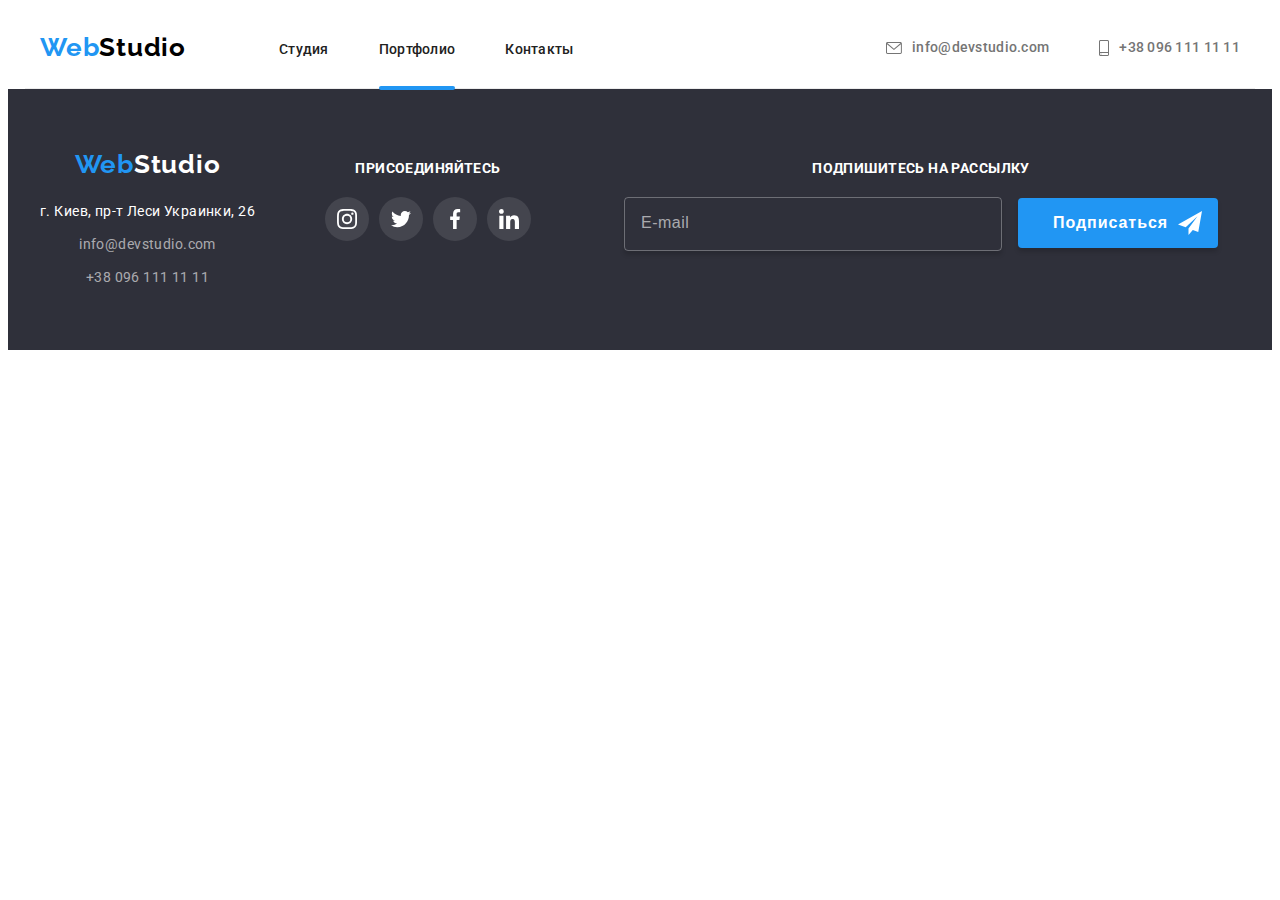
==== commit 03b568c3: "add-footer-mob" ====
--- a/portfolio.html
+++ b/portfolio.html
@@ -41,10 +41,7 @@
         </nav>
         <ul class="personal-date">
           <li class="personal-date__item">
-            <a
-              href="mailto:info@devstudio.com"
-              class="personal-date__link link"
-            >
+            <a href="mailto:info@devstudio.com" class="personal-date__link">
               <svg class="personal-date__icon" width="16" height="12">
                 <use href="./images/icons.svg#icon-mail"></use>
               </svg>
@@ -52,7 +49,7 @@
             >
           </li>
           <li class="personal-date__item">
-            <a href="tel:+380961111111" class="personal-date__link link">
+            <a href="tel:+380961111111" class="personal-date__link">
               <svg class="personal-date__icon" width="10" height="16">
                 <use href="./images/icons.svg#icon-smartphone"></use>
               </svg>
@@ -60,9 +57,68 @@
             >
           </li>
         </ul>
+        <button type="button" class="burger--open">
+          <svg class="mobail__icon" width="40" height="40">
+            <use href="./images/icons.svg#icon-menu"></use>
+          </svg>
+        </button>
+      </div>
+      <div class="mobail__burger is-hidden">
+        <div class="mobail__container">
+          <div class="mobail__block--top">
+            <button type="button" class="burger--close">
+              <svg class="mobail__icon" width="40" height="40">
+                <use href="./images/icons.svg#icon-close"></use>
+              </svg>
+            </button>
+            <ul class="page-mob">
+              <li class="page-mob__item">
+                <a
+                  href="./index.html"
+                  class="page-mob__link page__link--current"
+                  >Студия</a
+                >
+              </li>
+              <li class="page-mob__item">
+                <a href="./portfolio.html" class="page-mob__link">Портфолио</a>
+              </li>
+              <li class="page-mob__item">
+                <a href="" class="page-mob__link">Контакты</a>
+              </li>
+            </ul>
+          </div>
+          <div class="mobail_block--bottom">
+            <ul class="personal-mob">
+              <li class="personal-mob__item">
+                <a href="tel:+380961111111" class="personal-mob__link">
+                  +38 096 111 11 11</a
+                >
+              </li>
+              <li class="personal-mob__item">
+                <a href="mailto:info@devstudio.com" class="personal-mob__link">
+                  info@devstudio.com</a
+                >
+              </li>
+            </ul>
+            <ul class="mob-social">
+              <li class="mob-social__item">
+                <a href="#" class="mob-social__link">Instagram</a>
+              </li>
+              <li class="mob-social__item">
+                <a href="#" class="mob-social__link">Twitter</a>
+              </li>
+              <li class="mob-social__item">
+                <a href="#" class="mob-social__link">Facebook</a>
+              </li>
+              <li class="mob-social__item">
+                <a href="#" class="mob-social__link">LinkedIn</a>
+              </li>
+            </ul>
+          </div>
+        </div>
       </div>
     </header>
-    <main>
+    <!-- <main>
       <section class="section">
         <div class="container">
           <h1 class="visually-hidden">Портфолио</h1>
@@ -267,69 +323,71 @@
           </ul>
         </div>
       </section>
-    </main>
+    </main>   -->
     <footer class="footer">
       <div class="container footer__wrap">
-        <div class="footer__adres">
-          <a class="logo footer__link" href="./index.html"
-            >Web<span class="logo">Studio</span></a
-          >
-          <address class="adres">
-            <ul class="adres__list">
-              <li class="adres__item">
-                <a
-                  href="https://goo.gl/maps/y4soio12tymZy6jWA"
-                  target="_blank"
-                  rel="noopener noreferrer"
-                  class="adres__link"
-                  >г. Киев, пр-т Леси Украинки, 26</a
-                >
-              </li>
-              <li class="adres__item">
-                <a href="mailto:info@devstudio.com" class="adres__date link"
-                  >info@devstudio.com</a
-                >
-              </li>
-              <li class="adres__item">
-                <a href="tel:+380961111111" class="adres__date link"
-                  >+38 096 111 11 11</a
-                >
+        <div class="footer__wrap--table">
+          <div class="footer__adres">
+            <a class="logo footer__link" href="./index.html"
+              >Web<span class="logo">Studio</span></a
+            >
+            <address class="adres">
+              <ul class="adres__list">
+                <li class="adres__item">
+                  <a
+                    href="https://goo.gl/maps/y4soio12tymZy6jWA"
+                    target="_blank"
+                    rel="noopener noreferrer"
+                    class="adres__link"
+                    >г. Киев, пр-т Леси Украинки, 26</a
+                  >
+                </li>
+                <li class="adres__item">
+                  <a href="mailto:info@devstudio.com" class="adres__date link"
+                    >info@devstudio.com</a
+                  >
+                </li>
+                <li class="adres__item">
+                  <a href="tel:+380961111111" class="adres__date link"
+                    >+38 096 111 11 11</a
+                  >
+                </li>
+              </ul>
+            </address>
+          </div>
+          <div class="footer-social">
+            <h2 class="footer-social__title">присоединяйтесь</h2>
+            <ul class="social">
+              <li class="social__item">
+                <a href="" class="social__link footer-social--color">
+                  <svg class="social__icon" height="20">
+                    <use href="./images/icons.svg#icon-instagram"></use>
+                  </svg>
+                </a>
+              </li>
+              <li class="social__item">
+                <a href="" class="social__link footer-social--color">
+                  <svg class="social__icon" height="20">
+                    <use href="./images/icons.svg#icon-twitter"></use>
+                  </svg>
+                </a>
+              </li>
+              <li class="social__item">
+                <a href="" class="social__link footer-social--color">
+                  <svg class="social__icon" height="20">
+                    <use href="./images/icons.svg#icon-facebook"></use>
+                  </svg>
+                </a>
+              </li>
+              <li class="social__item">
+                <a href="" class="social__link footer-social--color">
+                  <svg class="social__icon" height="20">
+                    <use href="./images/icons.svg#icon-linkedin"></use>
+                  </svg>
+                </a>
               </li>
             </ul>
-          </address>
-        </div>
-        <div class="footer-social">
-          <h2 class="footer-social__title">присоединяйтесь</h2>
-          <ul class="social">
-            <li class="social__item">
-              <a href="" class="social__link footer-social--color">
-                <svg class="social__icon" height="20">
-                  <use href="./images/icons.svg#icon-instagram"></use>
-                </svg>
-              </a>
-            </li>
-            <li class="social__item">
-              <a href="" class="social__link footer-social--color">
-                <svg class="social__icon" height="20">
-                  <use href="./images/icons.svg#icon-twitter"></use>
-                </svg>
-              </a>
-            </li>
-            <li class="social__item">
-              <a href="" class="social__link footer-social--color">
-                <svg class="social__icon" height="20">
-                  <use href="./images/icons.svg#icon-facebook"></use>
-                </svg>
-              </a>
-            </li>
-            <li class="social__item">
-              <a href="" class="social__link footer-social--color">
-                <svg class="social__icon" height="20">
-                  <use href="./images/icons.svg#icon-linkedin"></use>
-                </svg>
-              </a>
-            </li>
-          </ul>
+          </div>
         </div>
         <div class="mailing__wrap">
           <h2 class="footer-social__title">Подпишитесь на рассылку</h2>
@@ -351,5 +409,6 @@
         </div>
       </div>
     </footer>
+    <script src="./js/menu.js"></script>
   </body>
 </html>
--- a/css/main.min.css
+++ b/css/main.min.css
@@ -1,2 +1,2 @@
-:root{--main-title-color: #ffffff;--second-title-color: #212121;--first-text-color: #212121;--second-text-color: #757575;--third-text-color: #ffffff;--accent-text-color: rgba(255, 255, 255, 0.6);--accent-color: #2196f3}.visually-hidden{position:absolute;white-space:nowrap;width:1px;height:1px;overflow:hidden;border:0;padding:0;clip:rect(0 0 0 0);clip-path:inset(50%);margin:-1px}p,h1,h2,h3,h4,h5,h6{margin:0}ul{list-style:none;margin:0;padding:0}button{cursor:pointer}img{display:block;max-width:100%;height:auto}body{font-family:"Roboto", sans-serif}address{font-style:normal}a{text-decoration:none}.section{padding:94px 0}.section--no-pading{padding-top:0}.section--color-white{background-color:#f5f4fa}.section__title{font-weight:700;font-size:36px;line-height:1.16;letter-spacing:0.03em;color:var(--second-title-color);margin-bottom:50px;text-align:center}.container{width:100%;padding-left:15px;padding-right:15px;margin:0 auto}@media screen and (min-width: 480px){.container{min-width:480px}}@media screen and (min-width: 768px){.container{min-width:768px}}@media screen and (min-width: 1200px){.container{min-width:1200px}}.logo{font-family:Raleway;font-weight:700;font-size:26px;line-height:1.19;letter-spacing:0.03em;color:var(--accent-color)}.logo__text{color:#000000}.footer-link .logo{color:#ffffff}.btn{font-weight:700;font-size:16px;line-height:1.87;letter-spacing:0.06em;cursor:pointer;min-width:200px;padding:10px;background-color:var(--accent-color);color:var(--third-text-color);border-color:transparent;border-radius:4px;border:none;box-shadow:0px 4px 4px rgba(0,0,0,0.15)}.page__link--current{color:var(--accent-color)}.page__link--current::after{content:"";width:100%;height:4px;background-color:var(--accent-color);border-radius:2px;position:absolute;left:0;bottom:-1px}.personal-date{margin-left:auto;display:none}@media screen and (min-width: 768px){.personal-date{display:block}}@media screen and (min-width: 1200px){.personal-date{display:flex}}@media screen and (min-width: 1200px){.personal-date__item{margin-left:50px}.personal-date__item:first-child{margin-left:0}}.personal-date__link{font-weight:500;font-size:14px;line-height:1.14;letter-spacing:0.02em;color:var(--second-text-color);display:flex;transition:color 250ms cubic-bezier(0.4, 0, 0.2, 1)}.personal-date__link:hover,.personal-date__link:focus{color:var(--accent-color)}@media screen and (min-width: 768px){.personal-date__link:not(:last-child){margin-bottom:10px}}@media screen and (min-width: 1200px){.personal-date__link{padding-top:32px;padding-bottom:32px;justify-content:center;align-items:center}}.personal-date__icon{margin-right:10px;fill:currentColor}.social{display:flex;justify-content:center}.social__item{margin-right:10px}.social__item:last-child{margin-right:0}.social__link{width:44px;height:44px;display:flex;justify-content:center;align-items:center;border-radius:50%;color:#afb1b8;transition:color 250ms cubic-bezier(0.4, 0, 0.2, 1),background-color 250ms cubic-bezier(0.4, 0, 0.2, 1)}.social__link:hover,.social__link:focus{background-color:var(--accent-color);color:var(--third-text-color)}.social__icon{fill:currentColor;width:20px;height:20px}.adres__item{margin-bottom:9px}.adres__item:last-child{margin-bottom:0}.adres__link{font-size:14px;line-height:1.71;letter-spacing:0.03em;color:var(--third-text-color);transition:color 250ms cubic-bezier(0.4, 0, 0.2, 1)}.adres__link:hover,.adres__link:focus{color:var(--accent-color)}.adres__date{font-size:14px;line-height:1.71;letter-spacing:0.03em;color:var(--accent-text-color);transition:color 250ms cubic-bezier(0.4, 0, 0.2, 1)}.adres__date:hover,.adres__date:focus{color:var(--accent-color)}.mailing__mail{width:358px;height:50px;margin-right:12px;background-color:transparent;border:1px solid rgba(255,255,255,0.3);box-shadow:0px 4px 4px rgba(0,0,0,0.15);border-radius:4px;padding-left:16px;color:var(--third-text-color);outline:none}.mailing__mail::placeholder{font-weight:400;font-size:16px;line-height:1.25;letter-spacing:0.03em;color:rgba(255,255,255,0.6)}.mailing__mail:focus,.mailing__mail:hover{border-color:var(--accent-color)}.mailing__btn{padding-left:29px}.mailing__picture{margin-left:10px;fill:#ffffff}.mailing__btn--wrap{display:flex;justify-content:center;align-items:center}.page{display:none}@media screen and (min-width: 768px){.page{display:flex}}@media screen and (min-width: 1200px){.page{display:flex}}.page__item{margin-right:50px}.page__item:last-child{margin-right:0}.page__link{font-weight:500;font-size:14px;line-height:1.14;letter-spacing:0.02em;color:var(--first-text-color);padding-top:32px;padding-bottom:32px;transition:color 250ms cubic-bezier(0.4, 0, 0.2, 1);position:relative}.page__link:hover,.page__link:focus{color:var(--accent-color)}.backdrop{width:100vw;height:100vh;background:rgba(0,0,0,0.2);position:fixed;top:0;left:0;transition:opacity 300ms cubic-bezier(0.4, 0, 0.2, 1),visibility 300ms cubic-bezier(0.4, 0, 0.2, 1)}.backdrop.is-hidden .modal{transform:scale(0.5) translateY(-500px) translateX(-2500px) rotate(-90deg)}.modal{width:528px;min-height:581px;background-color:#ffffff;position:absolute;top:50%;left:50%;transform:scale(1) translate(-50%, -50%);transition:transform 1000ms cubic-bezier(0.4, 0, 0.2, 1);box-shadow:0px 1px 3px rgba(0,0,0,0.12),0px 1px 1px rgba(0,0,0,0.14),0px 2px 1px rgba(0,0,0,0.2);border-radius:4px}.modal__close{position:absolute;top:10px;right:10px;width:30px;height:30px;background-color:transparent;border:1px solid #999999;border-radius:50%;display:flex;align-items:center;justify-content:center;transition:border-color 250ms cubic-bezier(0.4, 0, 0.2, 1),fill 250ms cubic-bezier(0.4, 0, 0.2, 1)}.modal__close:hover,.close-icon .modal-close:focus .close__icon{fill:var(--accent-color);border-color:var(--accent-color)}.is-hidden{visibility:hidden;opacity:0;pointer-events:none}.form__container{padding:40px}.form__title{font-weight:700;font-size:20px;line-height:1.15;text-align:center;letter-spacing:0.03em;margin-bottom:12px;color:#212121}.form__wrap{margin-bottom:10px}.form__wrap .form__wrap:nth-child(4){margin-bottom:20px}.form__input{display:block;width:100%;height:40px;padding-left:42px;border:1px solid rgba(33,33,33,0.2);border-radius:4px;outline:none;transition:fill 250ms cubic-bezier(0.4, 0, 0.2, 1),border-color 250ms cubic-bezier(0.4, 0, 0.2, 1)}.form__input:hover,.form__input:focus{border-color:var(--accent-color)}.form__input:hover+.form__svg,.form__input:focus+.form__svg{fill:var(--accent-color)}.form__box{position:relative}.form__svg{position:absolute;left:12px;top:50%;transform:translateY(-50%);outline:none}.form__label{font-weight:400;font-size:12px;line-height:1.16;letter-spacing:0.01em;color:#757575}.form-btn__wrap{display:flex;justify-content:center;width:100%}.check__label{font-weight:400;font-size:14px;line-height:1.71;letter-spacing:0.03em;display:flex;justify-content:center;align-items:center;margin-bottom:30px;color:var(--second-text-color)}.check__box{width:16px;height:15px;border:2px solid #212121;margin-right:8px;display:flex;justify-content:center;align-items:center;border-radius:1px}.check__icon{fill:#ffffff}.check__link{color:var(--accent-color);margin-left:3px;text-decoration-line:underline;text-underline-position:under}.check__input:checked+.check__label .check__box{background-color:var(--accent-color);border:none}.comment--textarea{height:120px;resize:none;padding:16px 12px}.comment--textarea::placeholder{font-weight:400;font-size:12px;line-height:1.16;letter-spacing:0.01em;color:rgba(117,117,117,0.5)}.header__container{display:flex;align-items:center;border-bottom:1px solid #ececec;justify-content:space-between}.header__navigation{display:flex;align-items:center}.header__logo{padding-top:16px;padding-bottom:16px}@media screen and (min-width: 1200px){.header__logo{padding-top:24px;padding-bottom:25px;margin-right:93px}}.hero{background-color:#2f303a;padding:118px 0;text-align:center;background-image:linear-gradient(rgba(47,48,58,0.4), rgba(47,48,58,0.4)),url(../images/hero-bg.jpg);background-repeat:no-repeat;background-position:center;background-size:cover;max-width:1600px;margin:0 auto;width:100vw}@media screen and (min-width: 1200px){.hero{padding:200px 0}}.hero__title{font-weight:900;text-transform:uppercase;color:var(--main-title-color);letter-spacing:0.06em;margin-bottom:30px;margin-left:auto;margin-right:auto}@media screen and (min-width: 480px){.hero__title{width:360px;font-size:26px;line-height:1.61}}@media screen and (min-width: 1200px){.hero__title{width:696px;font-size:44px;line-height:1.36}}.hero__btn{display:inline-block;padding-left:32px;padding-right:32px}.specificity{display:flex;margin-right:-30px}.specificity__item{flex-basis:calc(100% / 4 - 30px);margin-right:30px}.specificity__title{font-weight:700;font-size:14px;line-height:1.14;letter-spacing:0.03em;text-transform:uppercase;color:var(--first-text-color);margin-bottom:10px}.specificity__text{font-size:14px;line-height:1.71;letter-spacing:0.03em;color:var(--second-text-color)}.specificity__container{display:flex;justify-content:center;align-items:center;width:270px;height:120px;box-shadow:0px 4px 4px rgba(0,0,0,0.25);background-color:#f5f4fa;border-radius:4px;margin-bottom:30px}.specificity__icon{width:65px;height:70px}.about__item{flex-basis:calc(100% / 3 - 30px);margin-right:30px;margin-bottom:30px;width:100%;height:100%}.about__wraper{position:relative}.about__text{width:100%;height:70px;font-weight:700;font-size:14px;line-height:1.14;letter-spacing:0.03em;text-transform:uppercase}.team{display:flex;flex-wrap:wrap;margin-right:-30px;margin-bottom:-30px}.team__item{flex-basis:calc(100% / 4 - 30px);margin-right:30px;margin-bottom:30px;text-align:center;box-shadow:0px 1px 3px rgba(0,0,0,0.12),0px 1px 1px rgba(0,0,0,0.14),0px 2px 1px rgba(0,0,0,0.2);border-radius:0px 0px 4px 4px;background-color:#ffffff}.team__container{padding-top:30px;padding-bottom:30px}.team__title{font-weight:500;font-size:16px;line-height:19px;letter-spacing:0.03em;color:var(--first-text-color);margin-bottom:10px}.team__text{font-size:16px;line-height:1.18;letter-spacing:0.03em;color:var(--second-text-color);margin-bottom:16px}.clients{display:flex;margin-right:-30px;margin-bottom:-30px}.clients__item{margin-right:30px;margin-bottom:30px;width:170px;height:92px}.clients__link{display:flex;flex-basis:calc(100% / 6 - 30px);box-shadow:0px 4px 4px rgba(0,0,0,0.25);border:1px solid #afb1b8;border-radius:4px;justify-content:center;align-items:center;width:100%;height:100%;fill:#afb1b8;outline:none;transition:color 250ms cubic-bezier(0.4, 0, 0.2, 1),fill 250ms cubic-bezier(0.4, 0, 0.2, 1)}.clients__link:hover,.clients__link:focus{fill:var(--accent-color);border-color:var(--accent-color)}.footer{background-color:#2f303a;padding-top:60px;padding-bottom:60px}.footer__wrap{display:flex;align-items:baseline}.footer__link{margin-bottom:20px;display:inline-block}.footer__link span{color:#ffffff}.footer__adres{margin-right:70px}.footer-social{margin-right:93px}.footer-social__title{font-weight:700px;font-size:14px;line-height:1.14;letter-spacing:0.03em;text-transform:uppercase;color:var(--main-title-color);margin-bottom:20px}.footer-social--color{background-color:rgba(255,255,255,0.1)}.footer-social--color svg{fill:#ffffff}.portfolio{display:flex;justify-content:center;margin-bottom:50px}.portfolio__item{margin-right:8px}.portfolio__item:last-child{margin-right:0}.portfolio__btn{font-weight:500;font-size:16px;line-height:1.62;letter-spacing:0.03em;color:var(--first-text-color);cursor:pointer;padding:6px 22px;background:#f5f4fa;border-radius:4px;border:none;transition:color 250ms cubic-bezier(0.4, 0, 0.2, 1),background-color 250ms cubic-bezier(0.4, 0, 0.2, 1),box-shadow 250ms cubic-bezier(0.4, 0, 0.2, 1)}.portfolio__btn:hover,.portfolio__btn:focus{background-color:var(--accent-color);color:#ffffff;box-shadow:0px 3px 1px rgba(0,0,0,0.1),0px 1px 2px rgba(0,0,0,0.08),0px 2px 2px rgba(0,0,0,0.12);border-radius:4px}.cart{display:flex;flex-wrap:wrap;margin-right:-30px;margin-bottom:-30px}.cart__item{flex-basis:calc(100% / 3 - 30px);margin-right:30px;margin-bottom:30px;display:flex}.cart__link{transition:box-shadow 250ms cubic-bezier(0.4, 0, 0.2, 1)}.cart__link:hover .cart__label,.cart__link:focus .cart__label{transform:translateY(0)}.cart__link:focus,.cart__link:hover{box-shadow:0px 4px 4px rgba(0,0,0,0.25)}.cart__title{font-weight:700;font-size:18px;line-height:2;letter-spacing:0.06em;color:var(--second-title-color);margin-bottom:4px}.cart__text{font-size:16px;line-height:1.87;letter-spacing:0.03em;color:var(--second-text-color)}.cart__box{padding:20px 24px;border:1px solid #eeeeee;border-top:0px}.cart__wrap{position:relative;overflow:hidden}.cart__label{font-weight:400;font-size:18px;line-height:1.56;letter-spacing:0.03em;color:var(--third-text-color);background-color:rgba(33,150,243,0.9);position:absolute;left:0px;top:0;width:100%;height:100%;padding:63px 23px;transform:translateY(100%);transition:transform 250ms cubic-bezier(0.4, 0, 0.2, 1)}.burger--open{background-color:#ffffff;border:none;width:40px;height:40px}.burger--close{background-color:#ffffff;border:none;width:40px;height:40px;display:block;margin-left:auto}.mobail__burger{position:fixed;background-color:#ffffff;width:100vw;height:100vh;top:0;z-index:10;padding-top:10px;padding-right:15px;padding-left:40px;padding-bottom:48px}.mobail__container{display:flex;flex-direction:column;justify-content:space-between;height:100%}.page-mob__item:not(:last-child){margin-bottom:32px}.page-mob__link{font-weight:500;font-size:40px;line-height:47px;letter-spacing:0.02em;color:var(--first-text-color)}.page-mob__link:hover,.page-mob__link:focus{color:var(--accent-color)}.personal-mob__item:not(:last-child){margin-bottom:32px}.personal-mob{margin-bottom:64px}.personal-mob__link{font-weight:500;font-size:24px;line-height:28px;letter-spacing:0.02em;color:var(--second-text-color)}.personal-mob__link:hover,.personal-mob__link:focus{color:var(--accent-color)}.mob-social{display:flex;margin:0 -10px}.mob-social__item:not(:last-child){border-right:1px solid rgba(33,33,33,0.2)}.mob-social__link{font-weight:500;font-size:18px;line-height:1.22;letter-spacing:0.02em;margin:0 10px;color:var(--accent-color)}
+:root{--main-title-color: #ffffff;--second-title-color: #212121;--first-text-color: #212121;--second-text-color: #757575;--third-text-color: #ffffff;--accent-text-color: rgba(255, 255, 255, 0.6);--accent-color: #2196f3}.visually-hidden{position:absolute;white-space:nowrap;width:1px;height:1px;overflow:hidden;border:0;padding:0;clip:rect(0 0 0 0);clip-path:inset(50%);margin:-1px}@media screen and (max-width: 1199px){.visually-hidden--not-mobile{position:absolute;white-space:nowrap;width:1px;height:1px;overflow:hidden;border:0;padding:0;clip:rect(0 0 0 0);clip-path:inset(50%);margin:-1px}}p,h1,h2,h3,h4,h5,h6{margin:0}ul{list-style:none;margin:0;padding:0}button{cursor:pointer}img{display:block;max-width:100%;height:auto}body{font-family:"Roboto", sans-serif}address{font-style:normal}a{text-decoration:none}.section{padding:60px 0}@media screen and (min-width: 1200px){.section{padding:94px 0}}.section--no-pading{padding-top:0}.section--color-white{background-color:#f5f4fa}.section__title{font-weight:700;font-size:28px;line-height:1.17;text-align:center;letter-spacing:0.03em;margin-bottom:30px}@media screen and (min-width: 1200px){.section__title{font-size:36px;line-height:1.16;color:var(--second-title-color);margin-bottom:50px}}.container{width:100%;padding-left:15px;padding-right:15px;margin:0 auto}@media screen and (min-width: 480px){.container{min-width:480px}}@media screen and (min-width: 768px){.container{min-width:768px}}@media screen and (min-width: 1200px){.container{width:1200px}}.logo{font-family:Raleway;font-weight:700;font-size:26px;line-height:1.19;letter-spacing:0.03em;color:var(--accent-color)}.logo__text{color:#000000}.footer-link .logo{color:#ffffff}.btn{font-weight:700;font-size:16px;line-height:1.87;letter-spacing:0.06em;cursor:pointer;min-width:200px;padding:10px;background-color:var(--accent-color);color:var(--third-text-color);border-color:transparent;border-radius:4px;border:none;box-shadow:0px 4px 4px rgba(0,0,0,0.15)}.page__link--current{color:var(--accent-color)}.page__link--current::after{content:"";width:100%;height:4px;background-color:var(--accent-color);border-radius:2px;position:absolute;left:0;bottom:-1px}.personal-date{margin-left:auto;display:none}@media screen and (min-width: 768px){.personal-date{display:block}}@media screen and (min-width: 1200px){.personal-date{display:flex}}@media screen and (min-width: 1200px){.personal-date__item{margin-left:50px}.personal-date__item:first-child{margin-left:0}}.personal-date__link{font-weight:500;font-size:14px;line-height:1.14;letter-spacing:0.02em;color:var(--second-text-color);display:flex;transition:color 250ms cubic-bezier(0.4, 0, 0.2, 1)}.personal-date__link:hover,.personal-date__link:focus{color:var(--accent-color)}@media screen and (min-width: 767px) and (max-width: 1199px){.personal-date__link{margin-bottom:10px}}@media screen and (min-width: 1200px){.personal-date__link{padding-top:32px;padding-bottom:32px;justify-content:center;align-items:center}}.personal-date__icon{margin-right:10px;fill:currentColor}.social{display:flex;justify-content:center}.social__item{margin-right:10px}.social__item:last-child{margin-right:0}.social__link{width:44px;height:44px;display:flex;justify-content:center;align-items:center;border-radius:50%;color:#afb1b8;transition:color 250ms cubic-bezier(0.4, 0, 0.2, 1),background-color 250ms cubic-bezier(0.4, 0, 0.2, 1)}.social__link:hover,.social__link:focus{background-color:var(--accent-color);color:var(--third-text-color)}.social__icon{fill:currentColor;width:20px;height:20px}.adres__item{margin-bottom:9px}.adres__item:last-child{margin-bottom:0}.adres__link{font-size:14px;line-height:1.71;letter-spacing:0.03em;color:var(--third-text-color);transition:color 250ms cubic-bezier(0.4, 0, 0.2, 1)}.adres__link:hover,.adres__link:focus{color:var(--accent-color)}.adres__date{font-size:14px;line-height:1.71;letter-spacing:0.03em;color:var(--accent-text-color);transition:color 250ms cubic-bezier(0.4, 0, 0.2, 1)}.adres__date:hover,.adres__date:focus{color:var(--accent-color)}.mailing__mail{width:100%;height:50px;background-color:transparent;border:1px solid rgba(255,255,255,0.3);box-shadow:0px 4px 4px rgba(0,0,0,0.15);border-radius:4px;padding-left:16px;color:var(--third-text-color);outline:none;margin-bottom:20px}.mailing__mail::placeholder{font-weight:400;font-size:16px;line-height:1.25;letter-spacing:0.03em;color:rgba(255,255,255,0.6)}.mailing__mail:focus,.mailing__mail:hover{border-color:var(--accent-color)}@media screen and (min-width: 1200px){.mailing__mail{width:358px;margin-right:12px}}.mailing__btn{padding-left:29px}.mailing__picture{margin-left:10px;fill:#ffffff}.mailing__btn--wrap{display:flex;justify-content:center;align-items:center}.page{display:none}@media screen and (min-width: 768px){.page{display:flex}}@media screen and (min-width: 1200px){.page{display:flex}}.page__item{margin-right:50px}.page__item:last-child{margin-right:0}.page__link{font-weight:500;font-size:14px;line-height:1.14;letter-spacing:0.02em;color:var(--first-text-color);padding-top:32px;padding-bottom:32px;transition:color 250ms cubic-bezier(0.4, 0, 0.2, 1);position:relative}.page__link:hover,.page__link:focus{color:var(--accent-color)}.backdrop{width:100vw;height:100vh;background:rgba(0,0,0,0.2);position:fixed;top:0;left:0;transition:opacity 300ms cubic-bezier(0.4, 0, 0.2, 1),visibility 300ms cubic-bezier(0.4, 0, 0.2, 1)}.backdrop.is-hidden .modal{transform:scale(0.5) translateY(-500px) translateX(-2500px) rotate(-90deg)}.modal{width:528px;min-height:581px;background-color:#ffffff;position:absolute;top:50%;left:50%;transform:scale(1) translate(-50%, -50%);transition:transform 1000ms cubic-bezier(0.4, 0, 0.2, 1);box-shadow:0px 1px 3px rgba(0,0,0,0.12),0px 1px 1px rgba(0,0,0,0.14),0px 2px 1px rgba(0,0,0,0.2);border-radius:4px}.modal__close{position:absolute;top:10px;right:10px;width:30px;height:30px;background-color:transparent;border:1px solid #999999;border-radius:50%;display:flex;align-items:center;justify-content:center;transition:border-color 250ms cubic-bezier(0.4, 0, 0.2, 1),fill 250ms cubic-bezier(0.4, 0, 0.2, 1)}.modal__close:hover,.close-icon .modal-close:focus .close__icon{fill:var(--accent-color);border-color:var(--accent-color)}.is-hidden{visibility:hidden;opacity:0;pointer-events:none}.form__container{padding:40px}.form__title{font-weight:700;font-size:20px;line-height:1.15;text-align:center;letter-spacing:0.03em;margin-bottom:12px;color:#212121}.form__wrap{margin-bottom:10px}.form__wrap .form__wrap:nth-child(4){margin-bottom:20px}.form__input{display:block;width:100%;height:40px;padding-left:42px;border:1px solid rgba(33,33,33,0.2);border-radius:4px;outline:none;transition:fill 250ms cubic-bezier(0.4, 0, 0.2, 1),border-color 250ms cubic-bezier(0.4, 0, 0.2, 1)}.form__input:hover,.form__input:focus{border-color:var(--accent-color)}.form__input:hover+.form__svg,.form__input:focus+.form__svg{fill:var(--accent-color)}.form__box{position:relative}.form__svg{position:absolute;left:12px;top:50%;transform:translateY(-50%);outline:none}.form__label{font-weight:400;font-size:12px;line-height:1.16;letter-spacing:0.01em;color:#757575}.form-btn__wrap{display:flex;justify-content:center;width:100%}.check__label{font-weight:400;font-size:14px;line-height:1.71;letter-spacing:0.03em;display:flex;justify-content:center;align-items:center;margin-bottom:30px;color:var(--second-text-color)}.check__box{width:16px;height:15px;border:2px solid #212121;margin-right:8px;display:flex;justify-content:center;align-items:center;border-radius:1px}.check__icon{fill:#ffffff}.check__link{color:var(--accent-color);margin-left:3px;text-decoration-line:underline;text-underline-position:under}.check__input:checked+.check__label .check__box{background-color:var(--accent-color);border:none}.comment--textarea{height:120px;resize:none;padding:16px 12px}.comment--textarea::placeholder{font-weight:400;font-size:12px;line-height:1.16;letter-spacing:0.01em;color:rgba(117,117,117,0.5)}.header__container{display:flex;align-items:center;border-bottom:1px solid #ececec;justify-content:space-between}.header__navigation{display:flex;align-items:center}.header__logo{padding-top:16px;padding-bottom:16px}@media screen and (min-width: 767px) and (max-width: 1199px){.header__logo{padding-top:26px;padding-bottom:26px;margin-right:83px}}@media screen and (min-width: 1200px){.header__logo{padding-top:24px;padding-bottom:25px;margin-right:93px}}.hero{background-color:#2f303a;padding:118px 0;text-align:center;background-image:linear-gradient(rgba(47,48,58,0.4), rgba(47,48,58,0.4)),url(../images/hero-bg.jpg);background-repeat:no-repeat;background-position:center;background-size:cover;max-width:1600px;margin:0 auto;width:100vw}@media screen and (min-width: 1200px){.hero{padding:200px 0}}.hero__title{font-weight:900;text-transform:uppercase;color:var(--main-title-color);letter-spacing:0.06em;margin-bottom:30px;margin-left:auto;margin-right:auto}@media screen and (min-width: 480px){.hero__title{width:360px;font-size:26px;line-height:1.61}}@media screen and (min-width: 1200px){.hero__title{width:696px;font-size:44px;line-height:1.36}}.hero__btn{display:inline-block;padding-left:32px;padding-right:32px}@media screen and (min-width: 768px){.specificity{display:flex;margin-right:-15px;flex-wrap:wrap}}@media screen and (min-width: 1200px){.specificity{margin-right:-30px}}@media screen and (min-width: 768px){.specificity__item{flex-basis:calc(100% / 2 - 15px);margin-right:15px;width:354px}}@media screen and (min-width: 1200px){.specificity__item{flex-basis:calc(100% / 4 - 30px);margin-right:30px;width:270px}}.specificity__title{font-weight:700;font-size:14px;line-height:1.14;letter-spacing:0.03em;text-transform:uppercase;color:var(--first-text-color);margin-bottom:10px}@media screen and (max-width: 768){.specificity__title{text-align:center}}.specificity__text{font-size:14px;line-height:1.71;letter-spacing:0.03em;color:var(--second-text-color)}.specificity__container{display:flex;justify-content:center;align-items:center;width:100%;height:120px;box-shadow:0px 4px 4px rgba(0,0,0,0.25);background-color:#f5f4fa;border-radius:4px;margin-bottom:30px}.specificity__icon{width:65px;height:70px}.about{display:flex;flex-wrap:wrap;margin-right:-30px;margin-bottom:-30px}.about__item{flex-basis:calc(100% / 3 - 30px);margin-right:30px;margin-bottom:30px;width:100%;height:100%}.about__wraper{position:relative}.about__text{width:100%;height:70px;font-weight:700;font-size:14px;line-height:1.14;letter-spacing:0.03em;text-transform:uppercase;display:flex;justify-content:center;align-items:center;color:var(--main-title-color);background:rgba(47,48,58,0.8);position:absolute;left:0;bottom:0}.team__item{box-shadow:0px 1px 3px rgba(0,0,0,0.12),0px 1px 1px rgba(0,0,0,0.14),0px 2px 1px rgba(0,0,0,0.2);border-radius:0px 0px 4px 4px;background-color:#ffffff}.team__container{padding-top:30px;padding-bottom:30px}.team__title{font-weight:500;font-size:16px;line-height:19px;letter-spacing:0.03em;color:var(--first-text-color);margin-bottom:10px}.team__text{font-size:16px;line-height:1.18;letter-spacing:0.03em;color:var(--second-text-color);margin-bottom:16px}@media screen and (min-width: 480px){.clients{display:flex;margin-right:-15px;margin-bottom:-15px;flex-wrap:wrap;justify-content:center;align-items:center}}@media screen and (min-width: 768px){.clients{margin-right:-30px;margin-bottom:-30px}}.clients__item{height:92px;width:100%}@media screen and (max-width: 479px){.clients__item{margin-bottom:10px}}@media screen and (min-width: 480px){.clients__item{margin-right:15px;margin-bottom:15px;width:210px}}@media screen and (min-width: 768px){.clients__item{margin-right:30px;margin-bottom:30px;width:226px}}@media screen and (min-width: 1000px){.clients__item{margin-right:30px;margin-bottom:30px;width:300px}}@media screen and (min-width: 1200px){.clients__item{width:170px}}.clients__link{display:block;box-shadow:0px 4px 4px rgba(0,0,0,0.25);border:1px solid #afb1b8;border-radius:4px;display:flex;justify-content:center;align-items:center;width:100%;height:100%;fill:#afb1b8;outline:none;text-align:center;transition:color 250ms cubic-bezier(0.4, 0, 0.2, 1),fill 250ms cubic-bezier(0.4, 0, 0.2, 1)}.clients__link:hover,.clients__link:focus{fill:var(--accent-color);border-color:var(--accent-color)}@media screen and (min-width: 480px){.clients__link{flex-basis:calc(100% / 2 - 15px)}}@media screen and (min-width: 768px){.clients__link{flex-basis:calc(100% / 3 - 30px)}}@media screen and (min-width: 1200px){.clients__link{flex-basis:calc(100% / 6 - 30px)}}.footer{background-color:#2f303a;padding-top:60px;padding-bottom:60px;text-align:center}@media screen and (min-width: 768px) and (max-width: 1199px){.footer__wrap--table{display:flex;flex-wrap:wrap;justify-content:space-between;align-items:baseline;margin-left:76px;margin-right:89px;margin-bottom:60px}}@media screen and (min-width: 1200px){.footer__wrap--table{display:flex;flex-wrap:wrap;align-items:baseline}}@media screen and (min-width: 1200px){.footer__wrap{display:flex;flex-wrap:wrap;align-items:baseline}}.footer__link{margin-bottom:20px;display:inline-block}.footer__link span{color:#ffffff}@media screen and (max-width: 767px){.footer__adres{margin-bottom:60px}}@media screen and (min-width: 1200px){.footer__adres{margin-right:70px}}@media screen and (max-width: 767px){.footer-social{margin-bottom:60px}}@media screen and (min-width: 1200px){.footer-social{margin-right:93px}}.footer-social__title{font-weight:700px;font-size:14px;line-height:1.14;letter-spacing:0.03em;text-transform:uppercase;color:var(--main-title-color);margin-bottom:20px}.footer-social--color{background-color:rgba(255,255,255,0.1)}.footer-social--color svg{fill:#ffffff}.portfolio{display:flex;justify-content:center;margin-bottom:50px}.portfolio__item{margin-right:8px}.portfolio__item:last-child{margin-right:0}.portfolio__btn{font-weight:500;font-size:16px;line-height:1.62;letter-spacing:0.03em;color:var(--first-text-color);cursor:pointer;padding:6px 22px;background:#f5f4fa;border-radius:4px;border:none;transition:color 250ms cubic-bezier(0.4, 0, 0.2, 1),background-color 250ms cubic-bezier(0.4, 0, 0.2, 1),box-shadow 250ms cubic-bezier(0.4, 0, 0.2, 1)}.portfolio__btn:hover,.portfolio__btn:focus{background-color:var(--accent-color);color:#ffffff;box-shadow:0px 3px 1px rgba(0,0,0,0.1),0px 1px 2px rgba(0,0,0,0.08),0px 2px 2px rgba(0,0,0,0.12);border-radius:4px}.cart{display:flex;flex-wrap:wrap;margin-right:-30px;margin-bottom:-30px}.cart__item{flex-basis:calc(100% / 3 - 30px);margin-right:30px;margin-bottom:30px;display:flex}.cart__link{transition:box-shadow 250ms cubic-bezier(0.4, 0, 0.2, 1)}.cart__link:hover .cart__label,.cart__link:focus .cart__label{transform:translateY(0)}.cart__link:focus,.cart__link:hover{box-shadow:0px 4px 4px rgba(0,0,0,0.25)}.cart__title{font-weight:700;font-size:18px;line-height:2;letter-spacing:0.06em;color:var(--second-title-color);margin-bottom:4px}.cart__text{font-size:16px;line-height:1.87;letter-spacing:0.03em;color:var(--second-text-color)}.cart__box{padding:20px 24px;border:1px solid #eeeeee;border-top:0px}.cart__wrap{position:relative;overflow:hidden}.cart__label{font-weight:400;font-size:18px;line-height:1.56;letter-spacing:0.03em;color:var(--third-text-color);background-color:rgba(33,150,243,0.9);position:absolute;left:0px;top:0;width:100%;height:100%;padding:63px 23px;transform:translateY(100%);transition:transform 250ms cubic-bezier(0.4, 0, 0.2, 1)}.burger--open{background-color:#ffffff;border:none;width:40px;height:40px}.burger--open:hover,.burger--open:focus{fill:var(--accent-color)}@media screen and (min-width: 767px){.burger--open{display:none}}.burger--close{background-color:#ffffff;border:none;width:40px;height:40px;display:block;margin-left:auto}.burger--close:hover,.burger--close:focus{fill:var(--accent-color)}.mobail__icon{display:block}.mobail__burger{position:fixed;background-color:#ffffff;width:100vw;height:100vh;top:0;z-index:10;padding-top:10px;padding-right:15px;padding-left:40px;padding-bottom:48px}.mobail__container{display:flex;flex-direction:column;justify-content:space-between;height:100%}.page-mob__item:not(:last-child){margin-bottom:32px}.page-mob__link{font-weight:500;font-size:40px;line-height:47px;letter-spacing:0.02em;color:var(--first-text-color)}.page-mob__link:hover,.page-mob__link:focus{color:var(--accent-color)}.personal-mob__item:not(:last-child){margin-bottom:32px}.personal-mob{margin-bottom:64px}.personal-mob__link{font-weight:500;font-size:24px;line-height:28px;letter-spacing:0.02em;color:var(--second-text-color)}.personal-mob__link:hover,.personal-mob__link:focus{color:var(--accent-color)}.mob-social{display:flex;margin:0 -10px;flex-wrap:wrap}.mob-social__item:not(:last-child){border-right:1px solid rgba(33,33,33,0.2)}@media screen and (max-width: 400px){.mob-social__item{width:100%;flex-basis:calc(100% / 3 - 10px);margin-bottom:5px}.mob-social__item:nth-child(3){border:none}}@media screen and (max-width: 330px){.mob-social__item{width:100%;flex-basis:calc(100% / 2 - 10px)}.mob-social__item:nth-child(2){border:none}}.mob-social__link{font-weight:500;font-size:18px;line-height:1.22;letter-spacing:0.02em;margin:0 10px;color:var(--accent-color)}
 /*# sourceMappingURL=main.min.css.map */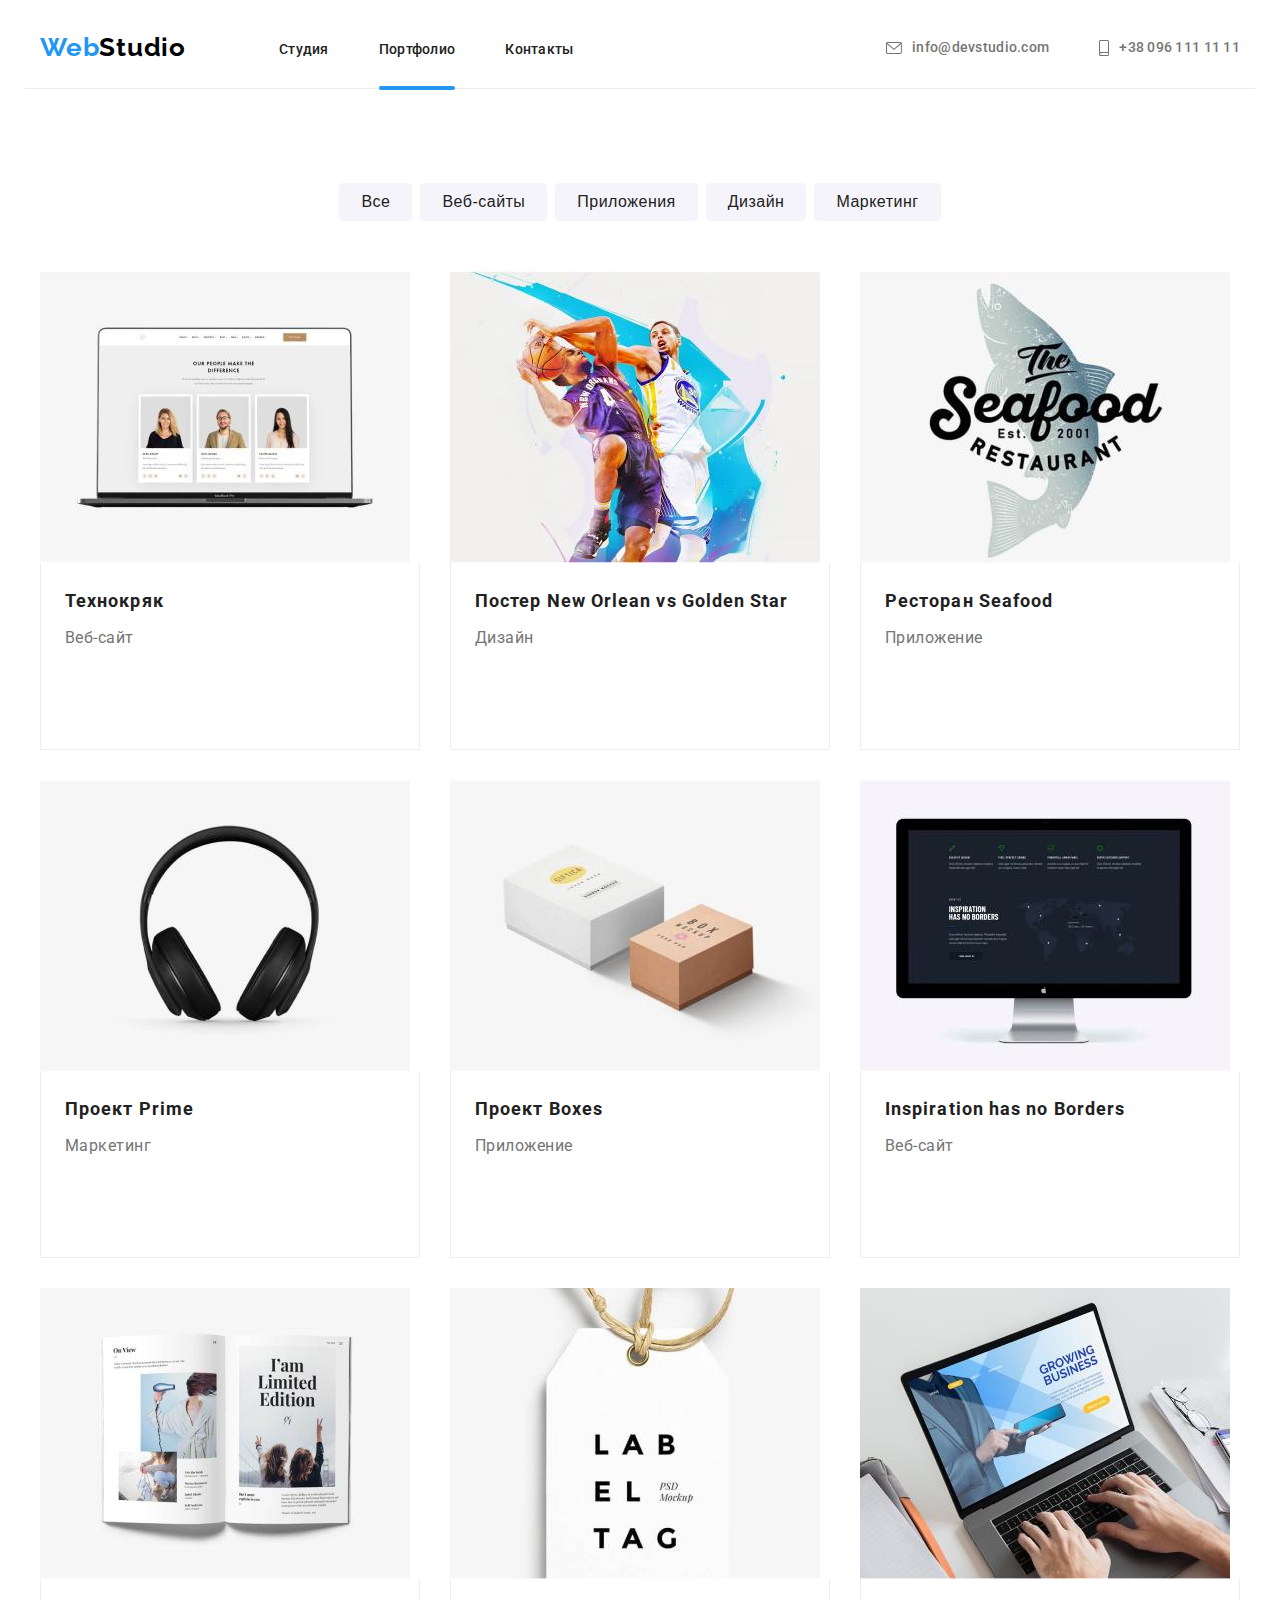
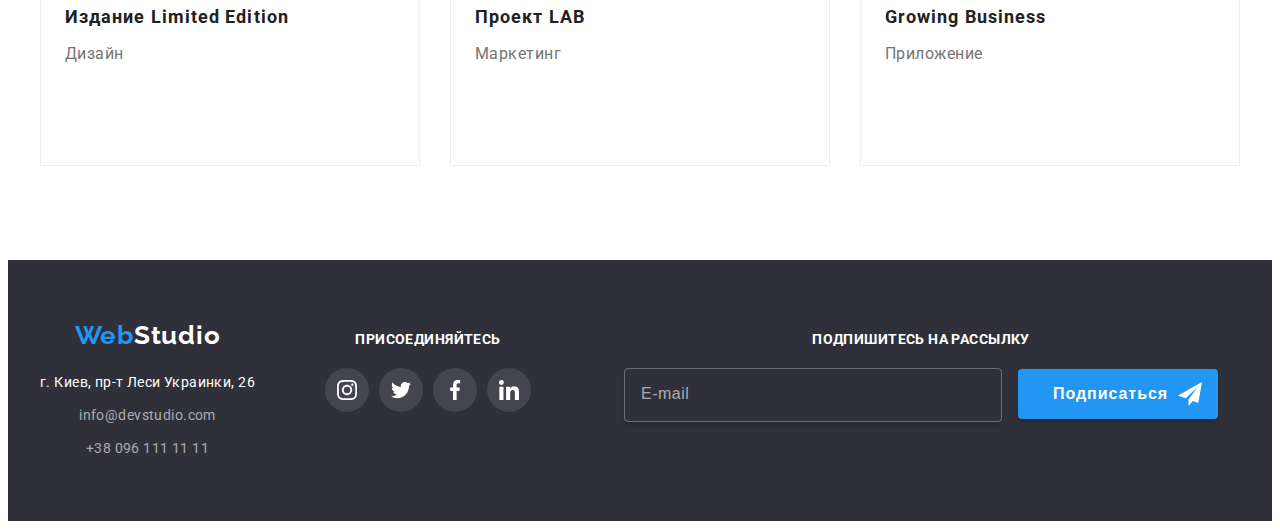
==== commit 7cf09317: "and-hw-8" ====
--- a/portfolio.html
+++ b/portfolio.html
@@ -118,7 +118,7 @@
         </div>
       </div>
     </header>
-    <!-- <main>
+    <main>
       <section class="section">
         <div class="container">
           <h1 class="visually-hidden">Портфолио</h1>
@@ -143,11 +143,33 @@
             <li class="cart__item">
               <a href="" class="cart__link">
                 <div class="cart__wrap">
-                  <img
-                    src="./images/portfolio-img-1.jpg"
-                    alt="Ноутбук з карточками роботнтков компании"
-                    width="370"
-                  />
+                  <picture>
+                    <source
+                      srcset="
+                        ./images/portfolio-img-1.jpg    1x,
+                        ./images/portfolio-img-1-2x.jpg 2x
+                      "
+                      media="(min-width:1200px)"
+                    />
+                    <source
+                      srcset="
+                        ./images/portfolio-img-1__table.jpg       1x,
+                        ./images/portfolio-img-1__table-2ч-2x.jpg 2x
+                      "
+                      media="(min-width:768px)"
+                    />
+                    <source
+                      srcset="
+                        ./images/portfolio-img-1__mob.jpg    1x,
+                        ./images/portfolio-img-1__mob-2x.jpg 2x
+                      "
+                      media="(min-width:320px)"
+                    />
+                    <img
+                      src="./images/portfolio-img-1.jpg"
+                      alt="Ноутбук з карточками роботников компании"
+                    />
+                  </picture>
                   <p class="cart__label">
                     Технокряк это современная площадка распространения
                     коронавируса. Компании используют эту платформу для
@@ -163,11 +185,33 @@
             <li class="cart__item">
               <a href="" class="cart__link">
                 <div class="cart__wrap">
-                  <img
-                    src="./images/portfolio-img-2.jpg"
-                    alt="Постер Басуктболистов"
-                    width="370"
-                  />
+                  <picture>
+                    <source
+                      srcset="
+                        ./images/portfolio-img-2.jpg    1x,
+                        ./images/portfolio-img-2-2x.jpg 2x
+                      "
+                      media="(min-width:1200px)"
+                    />
+                    <source
+                      srcset="
+                        ./images/portfolio-img-2__table.jpg       1x,
+                        ./images/portfolio-img-2__table-2ч-2x.jpg 2x
+                      "
+                      media="(min-width:768px)"
+                    />
+                    <source
+                      srcset="
+                        ./images/portfolio-img-2__mob.jpg    1x,
+                        ./images/portfolio-img-2__mob-2x.jpg 2x
+                      "
+                      media="(min-width:320px)"
+                    />
+                    <img
+                      src="./images/portfolio-img-1.jpg"
+                      alt="Постер Басуктболистов"
+                    />
+                  </picture>
                   <p class="cart__label">
                     Технокряк это современная площадка распространения
                     коронавируса. Компании используют эту платформу для
@@ -177,17 +221,39 @@
                 <div class="cart__box">
                   <h2 class="cart__title">Постер New Orlean vs Golden Star</h2>
                   <p class="cart__text">Дизайн</p>
-                </div></a
-              >
-            </li>
-            <li class="cart__item">
-              <a href="" class="cart__link">
-                <div class="cart__wrap">
-                  <img
-                    src="./images/portfolio-img-3.jpg"
-                    alt="Логотип рыбного ресторана"
-                    width="370"
-                  />
+                </div>
+              </a>
+            </li>
+            <li class="cart__item">
+              <a href="" class="cart__link">
+                <div class="cart__wrap">
+                  <picture>
+                    <source
+                      srcset="
+                        ./images/portfolio-img-3.jpg    1x,
+                        ./images/portfolio-img-3-2x.jpg 2x
+                      "
+                      media="(min-width:1200px)"
+                    />
+                    <source
+                      srcset="
+                        ./images/portfolio-img-3__table.jpg       1x,
+                        ./images/portfolio-img-3__table-2ч-2x.jpg 2x
+                      "
+                      media="(min-width:768px)"
+                    />
+                    <source
+                      srcset="
+                        ./images/portfolio-img-3__mob.jpg    1x,
+                        ./images/portfolio-img-3__mob-2x.jpg 2x
+                      "
+                      media="(min-width:320px)"
+                    />
+                    <img
+                      src="./images/portfolio-img-3.jpg"
+                      alt="Постер Басуктболистов"
+                    />
+                  </picture>
                   <p class="cart__label">
                     Технокряк это современная площадка распространения
                     коронавируса. Компании используют эту платформу для
@@ -203,11 +269,33 @@
             <li class="cart__item">
               <a href="" class="cart__link">
                 <div class="cart__wrap">
-                  <img
-                    src="./images/portfolio-img-4.jpg"
-                    alt="Чорные наушники"
-                    width="370"
-                  />
+                  <picture>
+                    <source
+                      srcset="
+                        ./images/portfolio-img-4.jpg    1x,
+                        ./images/portfolio-img-4-2x.jpg 2x
+                      "
+                      media="(min-width:1200px)"
+                    />
+                    <source
+                      srcset="
+                        ./images/portfolio-img-4__table.jpg       1x,
+                        ./images/portfolio-img-4__table-2ч-2x.jpg 2x
+                      "
+                      media="(min-width:768px)"
+                    />
+                    <source
+                      srcset="
+                        ./images/portfolio-img-4__mob.jpg    1x,
+                        ./images/portfolio-img-4__mob-2x.jpg 2x
+                      "
+                      media="(min-width:320px)"
+                    />
+                    <img
+                      src="./images/portfolio-img-4.jpg"
+                      alt="Чорные наушники"
+                    />
+                  </picture>
                   <p class="cart__label">
                     Технокряк это современная площадка распространения
                     коронавируса. Компании используют эту платформу для
@@ -223,11 +311,33 @@
             <li class="cart__item">
               <a href="" class="cart__link">
                 <div class="cart__wrap">
-                  <img
-                    src="./images/portfolio-img-5.jpg"
-                    alt="Две коробки с проекьами"
-                    width="370"
-                  />
+                  <picture>
+                    <source
+                      srcset="
+                        ./images/portfolio-img-5.jpg    1x,
+                        ./images/portfolio-img-5-2x.jpg 2x
+                      "
+                      media="(min-width:1200px)"
+                    />
+                    <source
+                      srcset="
+                        ./images/portfolio-img-5__table.jpg       1x,
+                        ./images/portfolio-img-5__table-2ч-2x.jpg 2x
+                      "
+                      media="(min-width:768px)"
+                    />
+                    <source
+                      srcset="
+                        ./images/portfolio-img-5__mob.jpg    1x,
+                        ./images/portfolio-img-5__mob-2x.jpg 2x
+                      "
+                      media="(min-width:320px)"
+                    />
+                    <img
+                      src="./images/portfolio-img-5.jpg"
+                      alt="Две коробки с проектами"
+                    />
+                  </picture>
                   <p class="cart__label">
                     Технокряк это современная площадка распространения
                     коронавируса. Компании используют эту платформу для
@@ -243,11 +353,33 @@
             <li class="cart__item">
               <a href="" class="cart__link">
                 <div class="cart__wrap">
-                  <img
-                    src="./images/portfolio-img-6.jpg"
-                    alt="Екран с изображением карты мира"
-                    width="370"
-                  />
+                  <picture>
+                    <source
+                      srcset="
+                        ./images/portfolio-img-6.jpg    1x,
+                        ./images/portfolio-img-6-2x.jpg 2x
+                      "
+                      media="(min-width:1200px)"
+                    />
+                    <source
+                      srcset="
+                        ./images/portfolio-img-6__table.jpg       1x,
+                        ./images/portfolio-img-6__table-2ч-2x.jpg 2x
+                      "
+                      media="(min-width:768px)"
+                    />
+                    <source
+                      srcset="
+                        ./images/portfolio-img-6__mob.jpg    1x,
+                        ./images/portfolio-img-6__mob-2x.jpg 2x
+                      "
+                      media="(min-width:320px)"
+                    />
+                    <img
+                      src="./images/portfolio-img-6.jpg"
+                      alt="Екран с изображением карты мира"
+                    />
+                  </picture>
                   <p class="cart__label">
                     Технокряк это современная площадка распространения
                     коронавируса. Компании используют эту платформу для
@@ -263,11 +395,33 @@
             <li class="cart__item">
               <a href="" class="cart__link">
                 <div class="cart__wrap">
-                  <img
-                    src="./images/portfolio-img-7.jpg"
-                    alt="Книга с картинками"
-                    width="370"
-                  />
+                  <picture>
+                    <source
+                      srcset="
+                        ./images/portfolio-img-7.jpg    1x,
+                        ./images/portfolio-img-7-2x.jpg 2x
+                      "
+                      media="(min-width:1200px)"
+                    />
+                    <source
+                      srcset="
+                        ./images/portfolio-img-7__table.jpg       1x,
+                        ./images/portfolio-img-7__table-2ч-2x.jpg 2x
+                      "
+                      media="(min-width:768px)"
+                    />
+                    <source
+                      srcset="
+                        ./images/portfolio-img-7__mob.jpg    1x,
+                        ./images/portfolio-img-7__mob-2x.jpg 2x
+                      "
+                      media="(min-width:320px)"
+                    />
+                    <img
+                      src="./images/portfolio-img-7.jpg"
+                      alt="Книга с картинками"
+                    />
+                  </picture>
                   <p class="cart__label">
                     Технокряк это современная площадка распространения
                     коронавируса. Компании используют эту платформу для
@@ -283,11 +437,33 @@
             <li class="cart__item">
               <a href="" class="cart__link">
                 <div class="cart__wrap">
-                  <img
-                    src="./images/portfolio-img-8.jpg"
-                    alt="Брелок на шею с лого"
-                    width="370"
-                  />
+                  <picture>
+                    <source
+                      srcset="
+                        ./images/portfolio-img-8.jpg    1x,
+                        ./images/portfolio-img-8-2x.jpg 2x
+                      "
+                      media="(min-width:1200px)"
+                    />
+                    <source
+                      srcset="
+                        ./images/portfolio-img-8__table.jpg       1x,
+                        ./images/portfolio-img-8__table-2ч-2x.jpg 2x
+                      "
+                      media="(min-width:768px)"
+                    />
+                    <source
+                      srcset="
+                        ./images/portfolio-img-8__mob.jpg    1x,
+                        ./images/portfolio-img-8__mob-2x.jpg 2x
+                      "
+                      media="(min-width:320px)"
+                    />
+                    <img
+                      src="./images/portfolio-img-8.jpg"
+                      alt="Брелок с лого"
+                    />
+                  </picture>
                   <p class="cart__label">
                     Технокряк это современная площадка распространения
                     коронавируса. Компании используют эту платформу для
@@ -303,11 +479,33 @@
             <li class="cart__item">
               <a href="" class="cart__link">
                 <div class="cart__wrap">
-                  <img
-                    src="./images/portfolio-img-9.jpg"
-                    alt="Ноутбук с включеным сайтом"
-                    width="370"
-                  />
+                  <picture>
+                    <source
+                      srcset="
+                        ./images/portfolio-img-9.jpg    1x,
+                        ./images/portfolio-img-9-2x.jpg 2x
+                      "
+                      media="(min-width:1200px)"
+                    />
+                    <source
+                      srcset="
+                        ./images/portfolio-img-9__table.jpg       1x,
+                        ./images/portfolio-img-9__table-2ч-2x.jpg 2x
+                      "
+                      media="(min-width:768px)"
+                    />
+                    <source
+                      srcset="
+                        ./images/portfolio-img-9__mob.jpg    1x,
+                        ./images/portfolio-img-9__mob-2x.jpg 2x
+                      "
+                      media="(min-width:320px)"
+                    />
+                    <img
+                      src="./images/portfolio-img-9.jpg"
+                      alt="Брелок с лого"
+                    />
+                  </picture>
                   <p class="cart__label">
                     Технокряк это современная площадка распространения
                     коронавируса. Компании используют эту платформу для
@@ -323,7 +521,7 @@
           </ul>
         </div>
       </section>
-    </main>   -->
+    </main>
     <footer class="footer">
       <div class="container footer__wrap">
         <div class="footer__wrap--table">
--- a/css/main.min.css
+++ b/css/main.min.css
@@ -1,2 +1,2 @@
-:root{--main-title-color: #ffffff;--second-title-color: #212121;--first-text-color: #212121;--second-text-color: #757575;--third-text-color: #ffffff;--accent-text-color: rgba(255, 255, 255, 0.6);--accent-color: #2196f3}.visually-hidden{position:absolute;white-space:nowrap;width:1px;height:1px;overflow:hidden;border:0;padding:0;clip:rect(0 0 0 0);clip-path:inset(50%);margin:-1px}@media screen and (max-width: 1199px){.visually-hidden--not-mobile{position:absolute;white-space:nowrap;width:1px;height:1px;overflow:hidden;border:0;padding:0;clip:rect(0 0 0 0);clip-path:inset(50%);margin:-1px}}p,h1,h2,h3,h4,h5,h6{margin:0}ul{list-style:none;margin:0;padding:0}button{cursor:pointer}img{display:block;max-width:100%;height:auto}body{font-family:"Roboto", sans-serif}address{font-style:normal}a{text-decoration:none}.section{padding:60px 0}@media screen and (min-width: 1200px){.section{padding:94px 0}}.section--no-pading{padding-top:0}.section--color-white{background-color:#f5f4fa}.section__title{font-weight:700;font-size:28px;line-height:1.17;text-align:center;letter-spacing:0.03em;margin-bottom:30px}@media screen and (min-width: 1200px){.section__title{font-size:36px;line-height:1.16;color:var(--second-title-color);margin-bottom:50px}}.container{width:100%;padding-left:15px;padding-right:15px;margin:0 auto}@media screen and (min-width: 480px){.container{min-width:480px}}@media screen and (min-width: 768px){.container{min-width:768px}}@media screen and (min-width: 1200px){.container{width:1200px}}.logo{font-family:Raleway;font-weight:700;font-size:26px;line-height:1.19;letter-spacing:0.03em;color:var(--accent-color)}.logo__text{color:#000000}.footer-link .logo{color:#ffffff}.btn{font-weight:700;font-size:16px;line-height:1.87;letter-spacing:0.06em;cursor:pointer;min-width:200px;padding:10px;background-color:var(--accent-color);color:var(--third-text-color);border-color:transparent;border-radius:4px;border:none;box-shadow:0px 4px 4px rgba(0,0,0,0.15)}.page__link--current{color:var(--accent-color)}.page__link--current::after{content:"";width:100%;height:4px;background-color:var(--accent-color);border-radius:2px;position:absolute;left:0;bottom:-1px}.personal-date{margin-left:auto;display:none}@media screen and (min-width: 768px){.personal-date{display:block}}@media screen and (min-width: 1200px){.personal-date{display:flex}}@media screen and (min-width: 1200px){.personal-date__item{margin-left:50px}.personal-date__item:first-child{margin-left:0}}.personal-date__link{font-weight:500;font-size:14px;line-height:1.14;letter-spacing:0.02em;color:var(--second-text-color);display:flex;transition:color 250ms cubic-bezier(0.4, 0, 0.2, 1)}.personal-date__link:hover,.personal-date__link:focus{color:var(--accent-color)}@media screen and (min-width: 767px) and (max-width: 1199px){.personal-date__link{margin-bottom:10px}}@media screen and (min-width: 1200px){.personal-date__link{padding-top:32px;padding-bottom:32px;justify-content:center;align-items:center}}.personal-date__icon{margin-right:10px;fill:currentColor}.social{display:flex;justify-content:center}.social__item{margin-right:10px}.social__item:last-child{margin-right:0}.social__link{width:44px;height:44px;display:flex;justify-content:center;align-items:center;border-radius:50%;color:#afb1b8;transition:color 250ms cubic-bezier(0.4, 0, 0.2, 1),background-color 250ms cubic-bezier(0.4, 0, 0.2, 1)}.social__link:hover,.social__link:focus{background-color:var(--accent-color);color:var(--third-text-color)}.social__icon{fill:currentColor;width:20px;height:20px}.adres__item{margin-bottom:9px}.adres__item:last-child{margin-bottom:0}.adres__link{font-size:14px;line-height:1.71;letter-spacing:0.03em;color:var(--third-text-color);transition:color 250ms cubic-bezier(0.4, 0, 0.2, 1)}.adres__link:hover,.adres__link:focus{color:var(--accent-color)}.adres__date{font-size:14px;line-height:1.71;letter-spacing:0.03em;color:var(--accent-text-color);transition:color 250ms cubic-bezier(0.4, 0, 0.2, 1)}.adres__date:hover,.adres__date:focus{color:var(--accent-color)}.mailing__mail{width:100%;height:50px;background-color:transparent;border:1px solid rgba(255,255,255,0.3);box-shadow:0px 4px 4px rgba(0,0,0,0.15);border-radius:4px;padding-left:16px;color:var(--third-text-color);outline:none;margin-bottom:20px}.mailing__mail::placeholder{font-weight:400;font-size:16px;line-height:1.25;letter-spacing:0.03em;color:rgba(255,255,255,0.6)}.mailing__mail:focus,.mailing__mail:hover{border-color:var(--accent-color)}@media screen and (min-width: 1200px){.mailing__mail{width:358px;margin-right:12px}}.mailing__btn{padding-left:29px}.mailing__picture{margin-left:10px;fill:#ffffff}.mailing__btn--wrap{display:flex;justify-content:center;align-items:center}.page{display:none}@media screen and (min-width: 768px){.page{display:flex}}@media screen and (min-width: 1200px){.page{display:flex}}.page__item{margin-right:50px}.page__item:last-child{margin-right:0}.page__link{font-weight:500;font-size:14px;line-height:1.14;letter-spacing:0.02em;color:var(--first-text-color);padding-top:32px;padding-bottom:32px;transition:color 250ms cubic-bezier(0.4, 0, 0.2, 1);position:relative}.page__link:hover,.page__link:focus{color:var(--accent-color)}.backdrop{width:100vw;height:100vh;background:rgba(0,0,0,0.2);position:fixed;top:0;left:0;transition:opacity 300ms cubic-bezier(0.4, 0, 0.2, 1),visibility 300ms cubic-bezier(0.4, 0, 0.2, 1)}.backdrop.is-hidden .modal{transform:scale(0.5) translateY(-500px) translateX(-2500px) rotate(-90deg)}.modal{width:528px;min-height:581px;background-color:#ffffff;position:absolute;top:50%;left:50%;transform:scale(1) translate(-50%, -50%);transition:transform 1000ms cubic-bezier(0.4, 0, 0.2, 1);box-shadow:0px 1px 3px rgba(0,0,0,0.12),0px 1px 1px rgba(0,0,0,0.14),0px 2px 1px rgba(0,0,0,0.2);border-radius:4px}.modal__close{position:absolute;top:10px;right:10px;width:30px;height:30px;background-color:transparent;border:1px solid #999999;border-radius:50%;display:flex;align-items:center;justify-content:center;transition:border-color 250ms cubic-bezier(0.4, 0, 0.2, 1),fill 250ms cubic-bezier(0.4, 0, 0.2, 1)}.modal__close:hover,.close-icon .modal-close:focus .close__icon{fill:var(--accent-color);border-color:var(--accent-color)}.is-hidden{visibility:hidden;opacity:0;pointer-events:none}.form__container{padding:40px}.form__title{font-weight:700;font-size:20px;line-height:1.15;text-align:center;letter-spacing:0.03em;margin-bottom:12px;color:#212121}.form__wrap{margin-bottom:10px}.form__wrap .form__wrap:nth-child(4){margin-bottom:20px}.form__input{display:block;width:100%;height:40px;padding-left:42px;border:1px solid rgba(33,33,33,0.2);border-radius:4px;outline:none;transition:fill 250ms cubic-bezier(0.4, 0, 0.2, 1),border-color 250ms cubic-bezier(0.4, 0, 0.2, 1)}.form__input:hover,.form__input:focus{border-color:var(--accent-color)}.form__input:hover+.form__svg,.form__input:focus+.form__svg{fill:var(--accent-color)}.form__box{position:relative}.form__svg{position:absolute;left:12px;top:50%;transform:translateY(-50%);outline:none}.form__label{font-weight:400;font-size:12px;line-height:1.16;letter-spacing:0.01em;color:#757575}.form-btn__wrap{display:flex;justify-content:center;width:100%}.check__label{font-weight:400;font-size:14px;line-height:1.71;letter-spacing:0.03em;display:flex;justify-content:center;align-items:center;margin-bottom:30px;color:var(--second-text-color)}.check__box{width:16px;height:15px;border:2px solid #212121;margin-right:8px;display:flex;justify-content:center;align-items:center;border-radius:1px}.check__icon{fill:#ffffff}.check__link{color:var(--accent-color);margin-left:3px;text-decoration-line:underline;text-underline-position:under}.check__input:checked+.check__label .check__box{background-color:var(--accent-color);border:none}.comment--textarea{height:120px;resize:none;padding:16px 12px}.comment--textarea::placeholder{font-weight:400;font-size:12px;line-height:1.16;letter-spacing:0.01em;color:rgba(117,117,117,0.5)}.header__container{display:flex;align-items:center;border-bottom:1px solid #ececec;justify-content:space-between}.header__navigation{display:flex;align-items:center}.header__logo{padding-top:16px;padding-bottom:16px}@media screen and (min-width: 767px) and (max-width: 1199px){.header__logo{padding-top:26px;padding-bottom:26px;margin-right:83px}}@media screen and (min-width: 1200px){.header__logo{padding-top:24px;padding-bottom:25px;margin-right:93px}}.hero{background-color:#2f303a;padding:118px 0;text-align:center;background-image:linear-gradient(rgba(47,48,58,0.4), rgba(47,48,58,0.4)),url(../images/hero-bg.jpg);background-repeat:no-repeat;background-position:center;background-size:cover;max-width:1600px;margin:0 auto;width:100vw}@media screen and (min-width: 1200px){.hero{padding:200px 0}}.hero__title{font-weight:900;text-transform:uppercase;color:var(--main-title-color);letter-spacing:0.06em;margin-bottom:30px;margin-left:auto;margin-right:auto}@media screen and (min-width: 480px){.hero__title{width:360px;font-size:26px;line-height:1.61}}@media screen and (min-width: 1200px){.hero__title{width:696px;font-size:44px;line-height:1.36}}.hero__btn{display:inline-block;padding-left:32px;padding-right:32px}@media screen and (min-width: 768px){.specificity{display:flex;margin-right:-15px;flex-wrap:wrap}}@media screen and (min-width: 1200px){.specificity{margin-right:-30px}}@media screen and (min-width: 768px){.specificity__item{flex-basis:calc(100% / 2 - 15px);margin-right:15px;width:354px}}@media screen and (min-width: 1200px){.specificity__item{flex-basis:calc(100% / 4 - 30px);margin-right:30px;width:270px}}.specificity__title{font-weight:700;font-size:14px;line-height:1.14;letter-spacing:0.03em;text-transform:uppercase;color:var(--first-text-color);margin-bottom:10px}@media screen and (max-width: 768){.specificity__title{text-align:center}}.specificity__text{font-size:14px;line-height:1.71;letter-spacing:0.03em;color:var(--second-text-color)}.specificity__container{display:flex;justify-content:center;align-items:center;width:100%;height:120px;box-shadow:0px 4px 4px rgba(0,0,0,0.25);background-color:#f5f4fa;border-radius:4px;margin-bottom:30px}.specificity__icon{width:65px;height:70px}.about{display:flex;flex-wrap:wrap;margin-right:-30px;margin-bottom:-30px}.about__item{flex-basis:calc(100% / 3 - 30px);margin-right:30px;margin-bottom:30px;width:100%;height:100%}.about__wraper{position:relative}.about__text{width:100%;height:70px;font-weight:700;font-size:14px;line-height:1.14;letter-spacing:0.03em;text-transform:uppercase;display:flex;justify-content:center;align-items:center;color:var(--main-title-color);background:rgba(47,48,58,0.8);position:absolute;left:0;bottom:0}.team__item{box-shadow:0px 1px 3px rgba(0,0,0,0.12),0px 1px 1px rgba(0,0,0,0.14),0px 2px 1px rgba(0,0,0,0.2);border-radius:0px 0px 4px 4px;background-color:#ffffff}.team__container{padding-top:30px;padding-bottom:30px}.team__title{font-weight:500;font-size:16px;line-height:19px;letter-spacing:0.03em;color:var(--first-text-color);margin-bottom:10px}.team__text{font-size:16px;line-height:1.18;letter-spacing:0.03em;color:var(--second-text-color);margin-bottom:16px}@media screen and (min-width: 480px){.clients{display:flex;margin-right:-15px;margin-bottom:-15px;flex-wrap:wrap;justify-content:center;align-items:center}}@media screen and (min-width: 768px){.clients{margin-right:-30px;margin-bottom:-30px}}.clients__item{height:92px;width:100%}@media screen and (max-width: 479px){.clients__item{margin-bottom:10px}}@media screen and (min-width: 480px){.clients__item{margin-right:15px;margin-bottom:15px;width:210px}}@media screen and (min-width: 768px){.clients__item{margin-right:30px;margin-bottom:30px;width:226px}}@media screen and (min-width: 1000px){.clients__item{margin-right:30px;margin-bottom:30px;width:300px}}@media screen and (min-width: 1200px){.clients__item{width:170px}}.clients__link{display:block;box-shadow:0px 4px 4px rgba(0,0,0,0.25);border:1px solid #afb1b8;border-radius:4px;display:flex;justify-content:center;align-items:center;width:100%;height:100%;fill:#afb1b8;outline:none;text-align:center;transition:color 250ms cubic-bezier(0.4, 0, 0.2, 1),fill 250ms cubic-bezier(0.4, 0, 0.2, 1)}.clients__link:hover,.clients__link:focus{fill:var(--accent-color);border-color:var(--accent-color)}@media screen and (min-width: 480px){.clients__link{flex-basis:calc(100% / 2 - 15px)}}@media screen and (min-width: 768px){.clients__link{flex-basis:calc(100% / 3 - 30px)}}@media screen and (min-width: 1200px){.clients__link{flex-basis:calc(100% / 6 - 30px)}}.footer{background-color:#2f303a;padding-top:60px;padding-bottom:60px;text-align:center}@media screen and (min-width: 768px) and (max-width: 1199px){.footer__wrap--table{display:flex;flex-wrap:wrap;justify-content:space-between;align-items:baseline;margin-left:76px;margin-right:89px;margin-bottom:60px}}@media screen and (min-width: 1200px){.footer__wrap--table{display:flex;flex-wrap:wrap;align-items:baseline}}@media screen and (min-width: 1200px){.footer__wrap{display:flex;flex-wrap:wrap;align-items:baseline}}.footer__link{margin-bottom:20px;display:inline-block}.footer__link span{color:#ffffff}@media screen and (max-width: 767px){.footer__adres{margin-bottom:60px}}@media screen and (min-width: 1200px){.footer__adres{margin-right:70px}}@media screen and (max-width: 767px){.footer-social{margin-bottom:60px}}@media screen and (min-width: 1200px){.footer-social{margin-right:93px}}.footer-social__title{font-weight:700px;font-size:14px;line-height:1.14;letter-spacing:0.03em;text-transform:uppercase;color:var(--main-title-color);margin-bottom:20px}.footer-social--color{background-color:rgba(255,255,255,0.1)}.footer-social--color svg{fill:#ffffff}.portfolio{display:flex;justify-content:center;margin-bottom:50px}.portfolio__item{margin-right:8px}.portfolio__item:last-child{margin-right:0}.portfolio__btn{font-weight:500;font-size:16px;line-height:1.62;letter-spacing:0.03em;color:var(--first-text-color);cursor:pointer;padding:6px 22px;background:#f5f4fa;border-radius:4px;border:none;transition:color 250ms cubic-bezier(0.4, 0, 0.2, 1),background-color 250ms cubic-bezier(0.4, 0, 0.2, 1),box-shadow 250ms cubic-bezier(0.4, 0, 0.2, 1)}.portfolio__btn:hover,.portfolio__btn:focus{background-color:var(--accent-color);color:#ffffff;box-shadow:0px 3px 1px rgba(0,0,0,0.1),0px 1px 2px rgba(0,0,0,0.08),0px 2px 2px rgba(0,0,0,0.12);border-radius:4px}.cart{display:flex;flex-wrap:wrap;margin-right:-30px;margin-bottom:-30px}.cart__item{flex-basis:calc(100% / 3 - 30px);margin-right:30px;margin-bottom:30px;display:flex}.cart__link{transition:box-shadow 250ms cubic-bezier(0.4, 0, 0.2, 1)}.cart__link:hover .cart__label,.cart__link:focus .cart__label{transform:translateY(0)}.cart__link:focus,.cart__link:hover{box-shadow:0px 4px 4px rgba(0,0,0,0.25)}.cart__title{font-weight:700;font-size:18px;line-height:2;letter-spacing:0.06em;color:var(--second-title-color);margin-bottom:4px}.cart__text{font-size:16px;line-height:1.87;letter-spacing:0.03em;color:var(--second-text-color)}.cart__box{padding:20px 24px;border:1px solid #eeeeee;border-top:0px}.cart__wrap{position:relative;overflow:hidden}.cart__label{font-weight:400;font-size:18px;line-height:1.56;letter-spacing:0.03em;color:var(--third-text-color);background-color:rgba(33,150,243,0.9);position:absolute;left:0px;top:0;width:100%;height:100%;padding:63px 23px;transform:translateY(100%);transition:transform 250ms cubic-bezier(0.4, 0, 0.2, 1)}.burger--open{background-color:#ffffff;border:none;width:40px;height:40px}.burger--open:hover,.burger--open:focus{fill:var(--accent-color)}@media screen and (min-width: 767px){.burger--open{display:none}}.burger--close{background-color:#ffffff;border:none;width:40px;height:40px;display:block;margin-left:auto}.burger--close:hover,.burger--close:focus{fill:var(--accent-color)}.mobail__icon{display:block}.mobail__burger{position:fixed;background-color:#ffffff;width:100vw;height:100vh;top:0;z-index:10;padding-top:10px;padding-right:15px;padding-left:40px;padding-bottom:48px}.mobail__container{display:flex;flex-direction:column;justify-content:space-between;height:100%}.page-mob__item:not(:last-child){margin-bottom:32px}.page-mob__link{font-weight:500;font-size:40px;line-height:47px;letter-spacing:0.02em;color:var(--first-text-color)}.page-mob__link:hover,.page-mob__link:focus{color:var(--accent-color)}.personal-mob__item:not(:last-child){margin-bottom:32px}.personal-mob{margin-bottom:64px}.personal-mob__link{font-weight:500;font-size:24px;line-height:28px;letter-spacing:0.02em;color:var(--second-text-color)}.personal-mob__link:hover,.personal-mob__link:focus{color:var(--accent-color)}.mob-social{display:flex;margin:0 -10px;flex-wrap:wrap}.mob-social__item:not(:last-child){border-right:1px solid rgba(33,33,33,0.2)}@media screen and (max-width: 400px){.mob-social__item{width:100%;flex-basis:calc(100% / 3 - 10px);margin-bottom:5px}.mob-social__item:nth-child(3){border:none}}@media screen and (max-width: 330px){.mob-social__item{width:100%;flex-basis:calc(100% / 2 - 10px)}.mob-social__item:nth-child(2){border:none}}.mob-social__link{font-weight:500;font-size:18px;line-height:1.22;letter-spacing:0.02em;margin:0 10px;color:var(--accent-color)}
+:root{--main-title-color: #ffffff;--second-title-color: #212121;--first-text-color: #212121;--second-text-color: #757575;--third-text-color: #ffffff;--accent-text-color: rgba(255, 255, 255, 0.6);--accent-color: #2196f3}.visually-hidden{position:absolute;white-space:nowrap;width:1px;height:1px;overflow:hidden;border:0;padding:0;clip:rect(0 0 0 0);clip-path:inset(50%);margin:-1px}@media screen and (max-width: 1199px){.visually-hidden--not-mobile{position:absolute;white-space:nowrap;width:1px;height:1px;overflow:hidden;border:0;padding:0;clip:rect(0 0 0 0);clip-path:inset(50%);margin:-1px}}p,h1,h2,h3,h4,h5,h6{margin:0}ul{list-style:none;margin:0;padding:0}button{cursor:pointer}img{display:block;max-width:100%;height:auto}body{font-family:"Roboto", sans-serif}address{font-style:normal}a{text-decoration:none}.section{padding:60px 0}@media screen and (min-width: 1200px){.section{padding:94px 0}}.section--no-pading{padding-top:0}.section--color-white{background-color:#f5f4fa}.section__title{font-weight:700;font-size:28px;line-height:1.17;text-align:center;letter-spacing:0.03em;margin-bottom:30px}@media screen and (min-width: 1200px){.section__title{font-size:36px;line-height:1.16;color:var(--second-title-color);margin-bottom:50px}}.container{width:100%;padding-left:15px;padding-right:15px;margin:0 auto}@media screen and (min-width: 480px){.container{min-width:480px}}@media screen and (min-width: 768px){.container{min-width:768px}}@media screen and (min-width: 1200px){.container{width:1200px}}.logo{font-family:Raleway;font-weight:700;font-size:26px;line-height:1.19;letter-spacing:0.03em;color:var(--accent-color)}.logo__text{color:#000000}.footer-link .logo{color:#ffffff}.btn{font-weight:700;font-size:16px;line-height:1.87;letter-spacing:0.06em;cursor:pointer;min-width:200px;padding:10px;background-color:var(--accent-color);color:var(--third-text-color);border-color:transparent;border-radius:4px;border:none;box-shadow:0px 4px 4px rgba(0,0,0,0.15)}.page__link--current{color:var(--accent-color)}.page__link--current::after{content:"";width:100%;height:4px;background-color:var(--accent-color);border-radius:2px;position:absolute;left:0;bottom:-1px}.personal-date{margin-left:auto;display:none}@media screen and (min-width: 768px){.personal-date{display:block}}@media screen and (min-width: 1200px){.personal-date{display:flex}}@media screen and (min-width: 1200px){.personal-date__item{margin-left:50px}.personal-date__item:first-child{margin-left:0}}.personal-date__link{font-weight:500;font-size:14px;line-height:1.14;letter-spacing:0.02em;color:var(--second-text-color);display:flex;transition:color 250ms cubic-bezier(0.4, 0, 0.2, 1)}.personal-date__link:hover,.personal-date__link:focus{color:var(--accent-color)}@media screen and (min-width: 767px) and (max-width: 1199px){.personal-date__link{margin-bottom:10px}}@media screen and (min-width: 1200px){.personal-date__link{padding-top:32px;padding-bottom:32px;justify-content:center;align-items:center}}.personal-date__icon{margin-right:10px;fill:currentColor}.social{display:flex;justify-content:center}.social__item{margin-right:10px}.social__item:last-child{margin-right:0}.social__link{width:44px;height:44px;display:flex;justify-content:center;align-items:center;border-radius:50%;color:#afb1b8;transition:color 250ms cubic-bezier(0.4, 0, 0.2, 1),background-color 250ms cubic-bezier(0.4, 0, 0.2, 1)}.social__link:hover,.social__link:focus{background-color:var(--accent-color);color:var(--third-text-color)}.social__icon{fill:currentColor;width:20px;height:20px}.adres__item{margin-bottom:9px}.adres__item:last-child{margin-bottom:0}.adres__link{font-size:14px;line-height:1.71;letter-spacing:0.03em;color:var(--third-text-color);transition:color 250ms cubic-bezier(0.4, 0, 0.2, 1)}.adres__link:hover,.adres__link:focus{color:var(--accent-color)}.adres__date{font-size:14px;line-height:1.71;letter-spacing:0.03em;color:var(--accent-text-color);transition:color 250ms cubic-bezier(0.4, 0, 0.2, 1)}.adres__date:hover,.adres__date:focus{color:var(--accent-color)}.mailing__mail{width:100%;height:50px;background-color:transparent;border:1px solid rgba(255,255,255,0.3);box-shadow:0px 4px 4px rgba(0,0,0,0.15);border-radius:4px;padding-left:16px;color:var(--third-text-color);outline:none;margin-bottom:20px}.mailing__mail::placeholder{font-weight:400;font-size:16px;line-height:1.25;letter-spacing:0.03em;color:rgba(255,255,255,0.6)}.mailing__mail:focus,.mailing__mail:hover{border-color:var(--accent-color)}@media screen and (min-width: 768px){.mailing__mail{max-width:450px}}@media screen and (min-width: 1200px){.mailing__mail{width:358px;margin-right:12px}}.mailing__btn{padding-left:29px}.mailing__picture{margin-left:10px;fill:#ffffff}.mailing__btn--wrap{display:flex;justify-content:center;align-items:center}@media screen and (min-width: 768px) and (max-width: 1200px){.mailing__wrap{width:500px;margin:0 auto}}.page{display:none}@media screen and (min-width: 768px){.page{display:flex}}@media screen and (min-width: 1200px){.page{display:flex}}.page__item{margin-right:50px}.page__item:last-child{margin-right:0}.page__link{font-weight:500;font-size:14px;line-height:1.14;letter-spacing:0.02em;color:var(--first-text-color);padding-top:32px;padding-bottom:32px;transition:color 250ms cubic-bezier(0.4, 0, 0.2, 1);position:relative}.page__link:hover,.page__link:focus{color:var(--accent-color)}.backdrop{width:100vw;height:100vh;background:rgba(0,0,0,0.2);position:fixed;top:0;left:0;transition:opacity 300ms cubic-bezier(0.4, 0, 0.2, 1),visibility 300ms cubic-bezier(0.4, 0, 0.2, 1)}.backdrop.is-hidden .modal{transform:scale(0.5) translateY(-500px) translateX(-2500px) rotate(-90deg)}.modal{width:450px;min-height:609px;background-color:#ffffff;position:absolute;top:50%;left:50%;transform:scale(1) translate(-50%, -50%);transition:transform 1000ms cubic-bezier(0.4, 0, 0.2, 1);box-shadow:0px 1px 3px rgba(0,0,0,0.12),0px 1px 1px rgba(0,0,0,0.14),0px 2px 1px rgba(0,0,0,0.2);border-radius:4px}@media screen and (max-width: 450px){.modal{width:400px;min-height:600px}}@media screen and (min-width: 1200px){.modal{width:528px;min-height:581px}}.modal__close{position:absolute;top:10px;right:10px;width:30px;height:30px;background-color:transparent;border:1px solid #999999;border-radius:50%;display:flex;align-items:center;justify-content:center;transition:border-color 250ms cubic-bezier(0.4, 0, 0.2, 1),fill 250ms cubic-bezier(0.4, 0, 0.2, 1)}.modal__close:hover,.close-icon .modal-close:focus .close__icon{fill:var(--accent-color);border-color:var(--accent-color)}.is-hidden{visibility:hidden;opacity:0;pointer-events:none}.form__container{padding:40px}.form__title{font-weight:700;font-size:20px;line-height:1.5;text-align:center;letter-spacing:0.03em;margin-bottom:12px;color:#212121}@media screen and (min-width: 1200px){.form__title{line-height:1.15}}.form__wrap{margin-bottom:10px}.form__wrap .form__wrap:nth-child(4){margin-bottom:20px}.form__input{display:block;width:100%;height:40px;padding-left:42px;border:1px solid rgba(33,33,33,0.2);border-radius:4px;outline:none;transition:fill 250ms cubic-bezier(0.4, 0, 0.2, 1),border-color 250ms cubic-bezier(0.4, 0, 0.2, 1)}.form__input:hover,.form__input:focus{border-color:var(--accent-color)}.form__input:hover+.form__svg,.form__input:focus+.form__svg{fill:var(--accent-color)}.form__box{position:relative}.form__svg{position:absolute;left:12px;top:50%;transform:translateY(-50%);outline:none}.form__label{font-weight:400;font-size:12px;line-height:1.16;letter-spacing:0.01em;color:#757575}.form-btn__wrap{display:flex;justify-content:center;width:100%}.check__label{font-weight:400;font-size:12px;line-height:2;letter-spacing:0.03em;display:flex;justify-content:center;align-items:center;margin-bottom:30px;color:var(--second-text-color)}@media screen and (max-width: 450px){.check__label{font-size:10px;line-height:1}}@media screen and (min-width: 1200px){.check__label{font-size:14px;line-height:1.71}}.check__box{width:16px;height:15px;border:2px solid #212121;margin-right:8px;display:flex;justify-content:center;align-items:center;border-radius:1px}.check__icon{fill:#ffffff}.check__link{color:var(--accent-color);margin-left:3px;text-decoration-line:underline;text-underline-position:under}.check__input:checked+.check__label .check__box{background-color:var(--accent-color);border:none}.comment--textarea{height:120px;resize:none;padding:16px 12px}.comment--textarea::placeholder{font-weight:400;font-size:12px;line-height:1.16;letter-spacing:0.01em;color:rgba(117,117,117,0.5)}.header__container{display:flex;align-items:center;border-bottom:1px solid #ececec;justify-content:space-between}.header__navigation{display:flex;align-items:center}.header__logo{padding-top:16px;padding-bottom:16px}@media screen and (min-width: 767px) and (max-width: 1199px){.header__logo{padding-top:26px;padding-bottom:26px;margin-right:83px}}@media screen and (min-width: 1200px){.header__logo{padding-top:24px;padding-bottom:25px;margin-right:93px}}.hero{background-color:#2f303a;padding:118px 0;text-align:center;background-image:linear-gradient(rgba(47,48,58,0.4), rgba(47,48,58,0.4)),url(../images/hero-bg.jpg);background-repeat:no-repeat;background-position:center;background-size:cover;max-width:1600px;margin:0 auto;width:100vw}@media screen and (min-width: 1200px){.hero{padding:200px 0}}.hero__title{font-weight:900;text-transform:uppercase;color:var(--main-title-color);letter-spacing:0.06em;margin-bottom:30px;margin-left:auto;margin-right:auto}@media screen and (min-width: 480px){.hero__title{width:360px;font-size:26px;line-height:1.61}}@media screen and (min-width: 1200px){.hero__title{width:696px;font-size:44px;line-height:1.36}}.hero__btn{display:inline-block;padding-left:32px;padding-right:32px}@media screen and (min-width: 768px){.specificity{display:flex;margin-right:-15px;flex-wrap:wrap}}@media screen and (min-width: 1200px){.specificity{margin-right:-30px}}@media screen and (min-width: 768px){.specificity__item{flex-basis:calc(100% / 2 - 15px);margin-right:15px;width:354px}}@media screen and (min-width: 1200px){.specificity__item{flex-basis:calc(100% / 4 - 30px);margin-right:30px;width:270px}}.specificity__title{font-weight:700;font-size:14px;line-height:1.14;letter-spacing:0.03em;text-transform:uppercase;color:var(--first-text-color);margin-bottom:10px}@media screen and (max-width: 768){.specificity__title{text-align:center}}.specificity__text{font-size:14px;line-height:1.71;letter-spacing:0.03em;color:var(--second-text-color)}.specificity__container{display:flex;justify-content:center;align-items:center;width:100%;height:120px;box-shadow:0px 4px 4px rgba(0,0,0,0.25);background-color:#f5f4fa;border-radius:4px;margin-bottom:30px}.specificity__icon{width:65px;height:70px}.about{display:flex;flex-wrap:wrap;margin-right:-30px;margin-bottom:-30px}.about__item{flex-basis:calc(100% / 3 - 30px);margin-right:30px;margin-bottom:30px;width:100%;height:100%}.about__wraper{position:relative}.about__text{width:100%;height:70px;font-weight:700;font-size:14px;line-height:1.14;letter-spacing:0.03em;text-transform:uppercase;display:flex;justify-content:center;align-items:center;color:var(--main-title-color);background:rgba(47,48,58,0.8);position:absolute;left:0;bottom:0}@media screen and (min-width: 768px){.team{display:flex;flex-wrap:wrap;margin-right:-30px;margin-bottom:-30px;justify-content:center}}@media screen and (min-width: 1140px){.team{flex-wrap:nowrap}}.team__item{box-shadow:0px 1px 3px rgba(0,0,0,0.12),0px 1px 1px rgba(0,0,0,0.14),0px 2px 1px rgba(0,0,0,0.2);border-radius:0px 0px 4px 4px;background-color:#ffffff;text-align:center;margin-bottom:30px}@media screen and (min-width: 480px) and (max-width: 767px){.team__item{margin:0 auto;margin-bottom:30px;width:450px}}@media screen and (min-width: 768px){.team__item{width:354px;flex-basis:calc(768 / 2 - 30px);margin-right:30px;margin-bottom:30px}}@media screen and (min-width: 1200px){.team__item{width:270px;flex-basis:calc(100% / 4 - 30px)}}.team__container{padding-top:30px;padding-bottom:30px}.team__title{font-weight:500;font-size:16px;line-height:19px;letter-spacing:0.03em;color:var(--first-text-color);margin-bottom:10px}.team__text{font-size:16px;line-height:1.18;letter-spacing:0.03em;color:var(--second-text-color);margin-bottom:16px}@media screen and (min-width: 480px){.clients{display:flex;margin-right:-15px;margin-bottom:-15px;flex-wrap:wrap;justify-content:center;align-items:center}}@media screen and (min-width: 768px){.clients{margin-right:-30px;margin-bottom:-30px}}.clients__item{height:92px;width:100%}@media screen and (max-width: 479px){.clients__item{margin-bottom:10px}}@media screen and (min-width: 480px){.clients__item{margin-right:15px;margin-bottom:15px;width:210px}}@media screen and (min-width: 768px){.clients__item{margin-right:30px;margin-bottom:30px;width:226px}}@media screen and (min-width: 1000px){.clients__item{margin-right:30px;margin-bottom:30px;width:300px}}@media screen and (min-width: 1200px){.clients__item{width:170px}}.clients__link{display:block;box-shadow:0px 4px 4px rgba(0,0,0,0.25);border:1px solid #afb1b8;border-radius:4px;display:flex;justify-content:center;align-items:center;width:100%;height:100%;fill:#afb1b8;outline:none;text-align:center;transition:color 250ms cubic-bezier(0.4, 0, 0.2, 1),fill 250ms cubic-bezier(0.4, 0, 0.2, 1)}.clients__link:hover,.clients__link:focus{fill:var(--accent-color);border-color:var(--accent-color)}@media screen and (min-width: 480px){.clients__link{flex-basis:calc(100% / 2 - 15px)}}@media screen and (min-width: 768px){.clients__link{flex-basis:calc(100% / 3 - 30px)}}@media screen and (min-width: 1200px){.clients__link{flex-basis:calc(100% / 6 - 30px)}}.footer{background-color:#2f303a;padding-top:60px;padding-bottom:60px;text-align:center}@media screen and (min-width: 768px) and (max-width: 1199px){.footer__wrap--table{display:flex;flex-wrap:wrap;justify-content:space-between;align-items:baseline;margin-left:76px;margin-right:89px;margin-bottom:60px}}@media screen and (min-width: 1200px){.footer__wrap--table{display:flex;flex-wrap:wrap;align-items:baseline}}@media screen and (min-width: 1200px){.footer__wrap{display:flex;flex-wrap:wrap;align-items:baseline}}.footer__link{margin-bottom:20px;display:inline-block}.footer__link span{color:#ffffff}@media screen and (max-width: 767px){.footer__adres{margin-bottom:60px}}@media screen and (min-width: 1200px){.footer__adres{margin-right:70px}}@media screen and (max-width: 767px){.footer-social{margin-bottom:60px}}@media screen and (min-width: 1200px){.footer-social{margin-right:93px}}.footer-social__title{font-weight:700px;font-size:14px;line-height:1.14;letter-spacing:0.03em;text-transform:uppercase;color:var(--main-title-color);margin-bottom:20px}.footer-social--color{background-color:rgba(255,255,255,0.1)}.footer-social--color svg{fill:#ffffff}.portfolio{display:flex;justify-content:center;flex-wrap:wrap;margin-bottom:50px}.portfolio__item{margin-right:8px}.portfolio__item:last-child{margin-right:0}@media screen and (max-width: 767px){.portfolio__item{margin-bottom:15px}}.portfolio__btn{font-weight:500;font-size:16px;line-height:1.62;letter-spacing:0.03em;color:var(--first-text-color);cursor:pointer;padding:6px 22px;background:#f5f4fa;border-radius:4px;border:none;transition:color 250ms cubic-bezier(0.4, 0, 0.2, 1),background-color 250ms cubic-bezier(0.4, 0, 0.2, 1),box-shadow 250ms cubic-bezier(0.4, 0, 0.2, 1)}.portfolio__btn:hover,.portfolio__btn:focus{background-color:var(--accent-color);color:#ffffff;box-shadow:0px 3px 1px rgba(0,0,0,0.1),0px 1px 2px rgba(0,0,0,0.08),0px 2px 2px rgba(0,0,0,0.12);border-radius:4px}@media screen and (min-width: 768px){.cart{display:flex;flex-wrap:wrap;margin-right:-30px;margin-bottom:-30px;justify-content:center}}.start{display:block}@media screen and (min-width: 480px) and (max-width: 767px){.cart__item{margin:0 auto;margin-bottom:30px;width:450px}}@media screen and (min-width: 768px){.cart__item{width:354px;flex-basis:calc(768 / 2 - 30px);margin-right:30px;margin-bottom:30px}}@media screen and (min-width: 1200px){.cart__item{width:270px;flex-basis:calc(100% / 3 - 30px)}}.cart__link{transition:box-shadow 250ms cubic-bezier(0.4, 0, 0.2, 1)}.cart__link:hover .cart__label,.cart__link:focus .cart__label{transform:translateY(0)}.cart__link:focus,.cart__link:hover{box-shadow:0px 4px 4px rgba(0,0,0,0.25)}.cart__title{font-weight:700;font-size:18px;line-height:2;letter-spacing:0.06em;color:var(--second-title-color);margin-bottom:4px}.cart__text{display:block;line-height:1.87;letter-spacing:0.03em;color:var(--second-text-color)}.cart__box{height:146px;padding:20px 24px;border:1px solid #eeeeee;border-top:0px}.cart__wrap{position:relative;overflow:hidden}.cart__label{font-weight:400;font-size:18px;line-height:1.56;letter-spacing:0.03em;color:var(--third-text-color);background-color:rgba(33,150,243,0.9);position:absolute;left:0px;top:0;width:100%;height:100%;padding:63px 23px;transform:translateY(101%);transition:transform 250ms cubic-bezier(0.4, 0, 0.2, 1)}.burger--open{background-color:#ffffff;border:none;width:40px;height:40px}.burger--open:hover,.burger--open:focus{fill:var(--accent-color)}@media screen and (min-width: 767px){.burger--open{display:none}}.burger--close{background-color:#ffffff;border:none;width:40px;height:40px;display:block;margin-left:auto}.burger--close:hover,.burger--close:focus{fill:var(--accent-color)}.mobail__icon{display:block}.mobail__burger{position:fixed;background-color:#ffffff;width:100vw;height:100vh;top:0;z-index:10;padding-top:10px;padding-right:15px;padding-left:40px;padding-bottom:48px}.mobail__container{display:flex;flex-direction:column;justify-content:space-between;height:100%}.page-mob__item:not(:last-child){margin-bottom:32px}.page-mob__link{font-weight:500;font-size:40px;line-height:47px;letter-spacing:0.02em;color:var(--first-text-color)}.page-mob__link:hover,.page-mob__link:focus{color:var(--accent-color)}.personal-mob__item:not(:last-child){margin-bottom:32px}.personal-mob{margin-bottom:64px}.personal-mob__link{font-weight:500;font-size:24px;line-height:28px;letter-spacing:0.02em;color:var(--second-text-color)}.personal-mob__link:hover,.personal-mob__link:focus{color:var(--accent-color)}.mob-social{display:flex;margin:0 -10px;flex-wrap:wrap}.mob-social__item:not(:last-child){border-right:1px solid rgba(33,33,33,0.2)}@media screen and (max-width: 400px){.mob-social__item{width:100%;flex-basis:calc(100% / 3 - 10px);margin-bottom:5px}.mob-social__item:nth-child(3){border:none}}@media screen and (max-width: 330px){.mob-social__item{width:100%;flex-basis:calc(100% / 2 - 10px)}.mob-social__item:nth-child(2){border:none}}.mob-social__link{font-weight:500;font-size:18px;line-height:1.22;letter-spacing:0.02em;margin:0 10px;color:var(--accent-color)}
 /*# sourceMappingURL=main.min.css.map */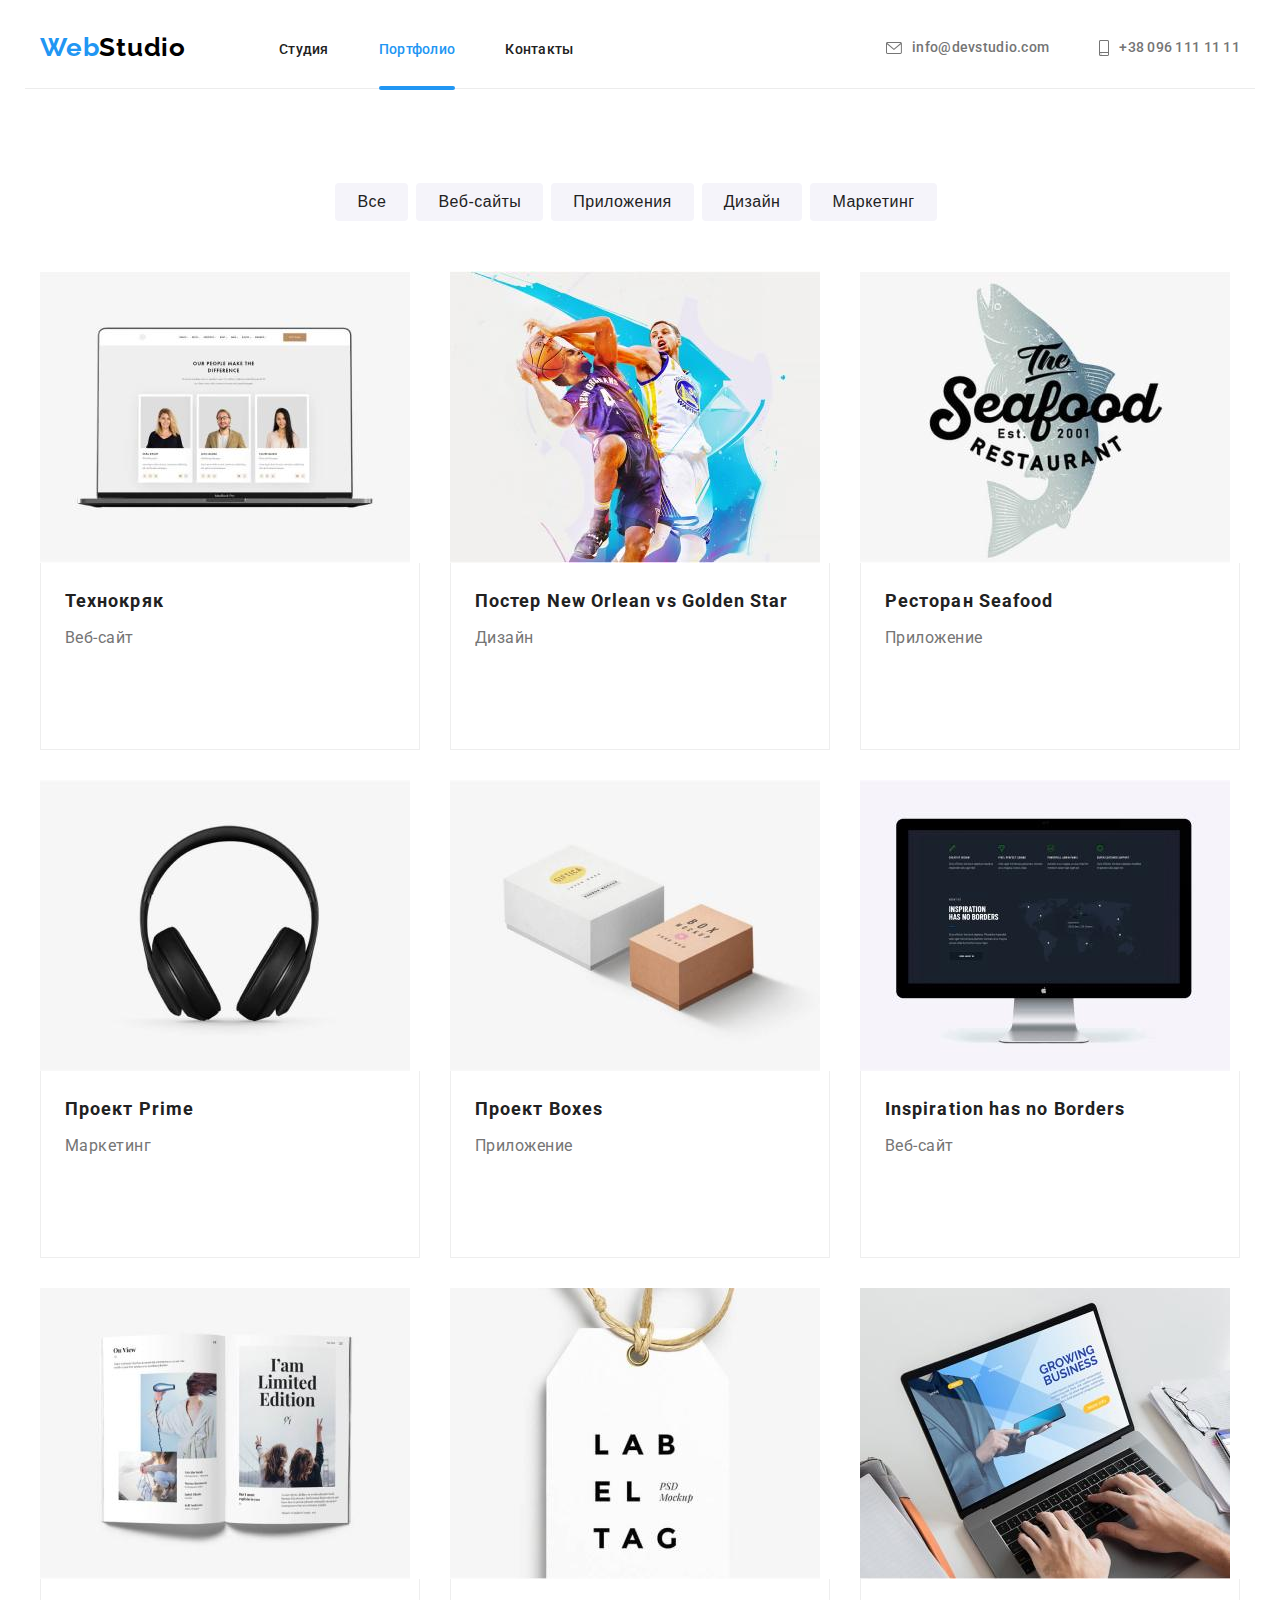
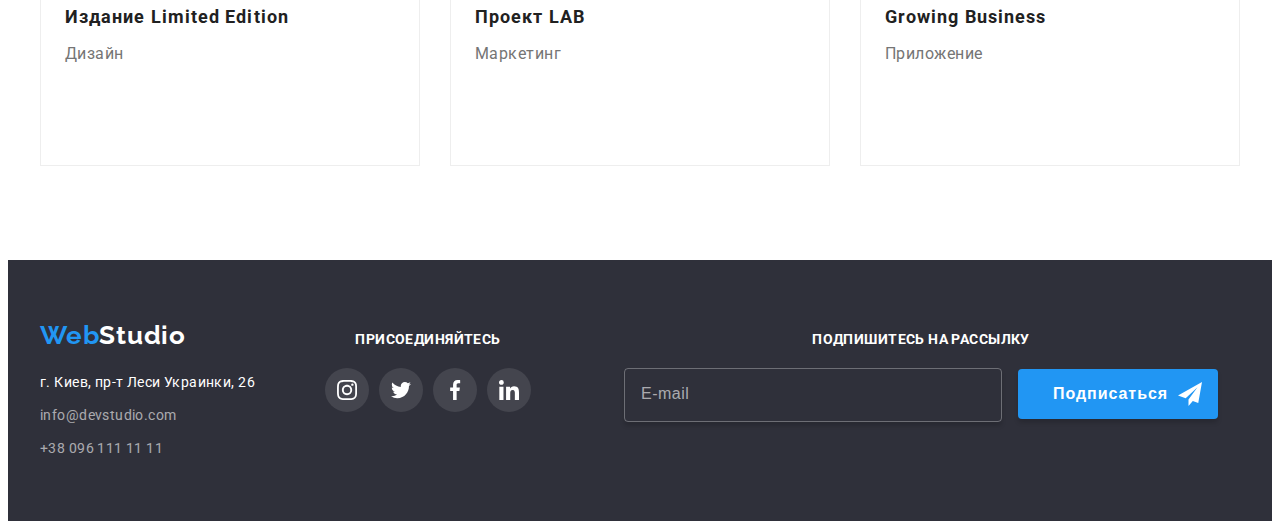
==== commit 7a758d87: "and-hw-8" ====
--- a/portfolio.html
+++ b/portfolio.html
@@ -73,14 +73,14 @@
             </button>
             <ul class="page-mob">
               <li class="page-mob__item">
+                <a href="./index.html" class="page-mob__link">Студия</a>
+              </li>
+              <li class="page-mob__item">
                 <a
-                  href="./index.html"
+                  href="./portfolio.html"
                   class="page-mob__link page__link--current"
-                  >Студия</a
+                  >Портфолио</a
                 >
-              </li>
-              <li class="page-mob__item">
-                <a href="./portfolio.html" class="page-mob__link">Портфолио</a>
               </li>
               <li class="page-mob__item">
                 <a href="" class="page-mob__link">Контакты</a>
@@ -90,7 +90,10 @@
           <div class="mobail_block--bottom">
             <ul class="personal-mob">
               <li class="personal-mob__item">
-                <a href="tel:+380961111111" class="personal-mob__link">
+                <a
+                  href="tel:+380961111111"
+                  class="personal-mob__link current--number"
+                >
                   +38 096 111 11 11</a
                 >
               </li>
@@ -153,8 +156,8 @@
                     />
                     <source
                       srcset="
-                        ./images/portfolio-img-1__table.jpg       1x,
-                        ./images/portfolio-img-1__table-2ч-2x.jpg 2x
+                        ./images/portfolio-img-1__table.jpg    1x,
+                        ./images/portfolio-img-1__table-2x.jpg 2x
                       "
                       media="(min-width:768px)"
                     />
@@ -195,8 +198,8 @@
                     />
                     <source
                       srcset="
-                        ./images/portfolio-img-2__table.jpg       1x,
-                        ./images/portfolio-img-2__table-2ч-2x.jpg 2x
+                        ./images/portfolio-img-2__table.jpg    1x,
+                        ./images/portfolio-img-2__table-2x.jpg 2x
                       "
                       media="(min-width:768px)"
                     />
@@ -237,8 +240,8 @@
                     />
                     <source
                       srcset="
-                        ./images/portfolio-img-3__table.jpg       1x,
-                        ./images/portfolio-img-3__table-2ч-2x.jpg 2x
+                        ./images/portfolio-img-3__table.jpg    1x,
+                        ./images/portfolio-img-3__table-2x.jpg 2x
                       "
                       media="(min-width:768px)"
                     />
@@ -279,8 +282,8 @@
                     />
                     <source
                       srcset="
-                        ./images/portfolio-img-4__table.jpg       1x,
-                        ./images/portfolio-img-4__table-2ч-2x.jpg 2x
+                        ./images/portfolio-img-4__table.jpg    1x,
+                        ./images/portfolio-img-4__table-2x.jpg 2x
                       "
                       media="(min-width:768px)"
                     />
@@ -321,8 +324,8 @@
                     />
                     <source
                       srcset="
-                        ./images/portfolio-img-5__table.jpg       1x,
-                        ./images/portfolio-img-5__table-2ч-2x.jpg 2x
+                        ./images/portfolio-img-5__table.jpg    1x,
+                        ./images/portfolio-img-5__table-2x.jpg 2x
                       "
                       media="(min-width:768px)"
                     />
@@ -363,8 +366,8 @@
                     />
                     <source
                       srcset="
-                        ./images/portfolio-img-6__table.jpg       1x,
-                        ./images/portfolio-img-6__table-2ч-2x.jpg 2x
+                        ./images/portfolio-img-6__table.jpg    1x,
+                        ./images/portfolio-img-6__table-2x.jpg 2x
                       "
                       media="(min-width:768px)"
                     />
@@ -405,8 +408,8 @@
                     />
                     <source
                       srcset="
-                        ./images/portfolio-img-7__table.jpg       1x,
-                        ./images/portfolio-img-7__table-2ч-2x.jpg 2x
+                        ./images/portfolio-img-7__table.jpg    1x,
+                        ./images/portfolio-img-7__table-2x.jpg 2x
                       "
                       media="(min-width:768px)"
                     />
@@ -447,8 +450,8 @@
                     />
                     <source
                       srcset="
-                        ./images/portfolio-img-8__table.jpg       1x,
-                        ./images/portfolio-img-8__table-2ч-2x.jpg 2x
+                        ./images/portfolio-img-8__table.jpg    1x,
+                        ./images/portfolio-img-8__table-2x.jpg 2x
                       "
                       media="(min-width:768px)"
                     />
@@ -489,8 +492,8 @@
                     />
                     <source
                       srcset="
-                        ./images/portfolio-img-9__table.jpg       1x,
-                        ./images/portfolio-img-9__table-2ч-2x.jpg 2x
+                        ./images/portfolio-img-9__table.jpg    1x,
+                        ./images/portfolio-img-9__table-2x.jpg 2x
                       "
                       media="(min-width:768px)"
                     />
--- a/css/main.min.css
+++ b/css/main.min.css
@@ -1,2 +1,2 @@
-:root{--main-title-color: #ffffff;--second-title-color: #212121;--first-text-color: #212121;--second-text-color: #757575;--third-text-color: #ffffff;--accent-text-color: rgba(255, 255, 255, 0.6);--accent-color: #2196f3}.visually-hidden{position:absolute;white-space:nowrap;width:1px;height:1px;overflow:hidden;border:0;padding:0;clip:rect(0 0 0 0);clip-path:inset(50%);margin:-1px}@media screen and (max-width: 1199px){.visually-hidden--not-mobile{position:absolute;white-space:nowrap;width:1px;height:1px;overflow:hidden;border:0;padding:0;clip:rect(0 0 0 0);clip-path:inset(50%);margin:-1px}}p,h1,h2,h3,h4,h5,h6{margin:0}ul{list-style:none;margin:0;padding:0}button{cursor:pointer}img{display:block;max-width:100%;height:auto}body{font-family:"Roboto", sans-serif}address{font-style:normal}a{text-decoration:none}.section{padding:60px 0}@media screen and (min-width: 1200px){.section{padding:94px 0}}.section--no-pading{padding-top:0}.section--color-white{background-color:#f5f4fa}.section__title{font-weight:700;font-size:28px;line-height:1.17;text-align:center;letter-spacing:0.03em;margin-bottom:30px}@media screen and (min-width: 1200px){.section__title{font-size:36px;line-height:1.16;color:var(--second-title-color);margin-bottom:50px}}.container{width:100%;padding-left:15px;padding-right:15px;margin:0 auto}@media screen and (min-width: 480px){.container{min-width:480px}}@media screen and (min-width: 768px){.container{min-width:768px}}@media screen and (min-width: 1200px){.container{width:1200px}}.logo{font-family:Raleway;font-weight:700;font-size:26px;line-height:1.19;letter-spacing:0.03em;color:var(--accent-color)}.logo__text{color:#000000}.footer-link .logo{color:#ffffff}.btn{font-weight:700;font-size:16px;line-height:1.87;letter-spacing:0.06em;cursor:pointer;min-width:200px;padding:10px;background-color:var(--accent-color);color:var(--third-text-color);border-color:transparent;border-radius:4px;border:none;box-shadow:0px 4px 4px rgba(0,0,0,0.15)}.page__link--current{color:var(--accent-color)}.page__link--current::after{content:"";width:100%;height:4px;background-color:var(--accent-color);border-radius:2px;position:absolute;left:0;bottom:-1px}.personal-date{margin-left:auto;display:none}@media screen and (min-width: 768px){.personal-date{display:block}}@media screen and (min-width: 1200px){.personal-date{display:flex}}@media screen and (min-width: 1200px){.personal-date__item{margin-left:50px}.personal-date__item:first-child{margin-left:0}}.personal-date__link{font-weight:500;font-size:14px;line-height:1.14;letter-spacing:0.02em;color:var(--second-text-color);display:flex;transition:color 250ms cubic-bezier(0.4, 0, 0.2, 1)}.personal-date__link:hover,.personal-date__link:focus{color:var(--accent-color)}@media screen and (min-width: 767px) and (max-width: 1199px){.personal-date__link{margin-bottom:10px}}@media screen and (min-width: 1200px){.personal-date__link{padding-top:32px;padding-bottom:32px;justify-content:center;align-items:center}}.personal-date__icon{margin-right:10px;fill:currentColor}.social{display:flex;justify-content:center}.social__item{margin-right:10px}.social__item:last-child{margin-right:0}.social__link{width:44px;height:44px;display:flex;justify-content:center;align-items:center;border-radius:50%;color:#afb1b8;transition:color 250ms cubic-bezier(0.4, 0, 0.2, 1),background-color 250ms cubic-bezier(0.4, 0, 0.2, 1)}.social__link:hover,.social__link:focus{background-color:var(--accent-color);color:var(--third-text-color)}.social__icon{fill:currentColor;width:20px;height:20px}.adres__item{margin-bottom:9px}.adres__item:last-child{margin-bottom:0}.adres__link{font-size:14px;line-height:1.71;letter-spacing:0.03em;color:var(--third-text-color);transition:color 250ms cubic-bezier(0.4, 0, 0.2, 1)}.adres__link:hover,.adres__link:focus{color:var(--accent-color)}.adres__date{font-size:14px;line-height:1.71;letter-spacing:0.03em;color:var(--accent-text-color);transition:color 250ms cubic-bezier(0.4, 0, 0.2, 1)}.adres__date:hover,.adres__date:focus{color:var(--accent-color)}.mailing__mail{width:100%;height:50px;background-color:transparent;border:1px solid rgba(255,255,255,0.3);box-shadow:0px 4px 4px rgba(0,0,0,0.15);border-radius:4px;padding-left:16px;color:var(--third-text-color);outline:none;margin-bottom:20px}.mailing__mail::placeholder{font-weight:400;font-size:16px;line-height:1.25;letter-spacing:0.03em;color:rgba(255,255,255,0.6)}.mailing__mail:focus,.mailing__mail:hover{border-color:var(--accent-color)}@media screen and (min-width: 768px){.mailing__mail{max-width:450px}}@media screen and (min-width: 1200px){.mailing__mail{width:358px;margin-right:12px}}.mailing__btn{padding-left:29px}.mailing__picture{margin-left:10px;fill:#ffffff}.mailing__btn--wrap{display:flex;justify-content:center;align-items:center}@media screen and (min-width: 768px) and (max-width: 1200px){.mailing__wrap{width:500px;margin:0 auto}}.page{display:none}@media screen and (min-width: 768px){.page{display:flex}}@media screen and (min-width: 1200px){.page{display:flex}}.page__item{margin-right:50px}.page__item:last-child{margin-right:0}.page__link{font-weight:500;font-size:14px;line-height:1.14;letter-spacing:0.02em;color:var(--first-text-color);padding-top:32px;padding-bottom:32px;transition:color 250ms cubic-bezier(0.4, 0, 0.2, 1);position:relative}.page__link:hover,.page__link:focus{color:var(--accent-color)}.backdrop{width:100vw;height:100vh;background:rgba(0,0,0,0.2);position:fixed;top:0;left:0;transition:opacity 300ms cubic-bezier(0.4, 0, 0.2, 1),visibility 300ms cubic-bezier(0.4, 0, 0.2, 1)}.backdrop.is-hidden .modal{transform:scale(0.5) translateY(-500px) translateX(-2500px) rotate(-90deg)}.modal{width:450px;min-height:609px;background-color:#ffffff;position:absolute;top:50%;left:50%;transform:scale(1) translate(-50%, -50%);transition:transform 1000ms cubic-bezier(0.4, 0, 0.2, 1);box-shadow:0px 1px 3px rgba(0,0,0,0.12),0px 1px 1px rgba(0,0,0,0.14),0px 2px 1px rgba(0,0,0,0.2);border-radius:4px}@media screen and (max-width: 450px){.modal{width:400px;min-height:600px}}@media screen and (min-width: 1200px){.modal{width:528px;min-height:581px}}.modal__close{position:absolute;top:10px;right:10px;width:30px;height:30px;background-color:transparent;border:1px solid #999999;border-radius:50%;display:flex;align-items:center;justify-content:center;transition:border-color 250ms cubic-bezier(0.4, 0, 0.2, 1),fill 250ms cubic-bezier(0.4, 0, 0.2, 1)}.modal__close:hover,.close-icon .modal-close:focus .close__icon{fill:var(--accent-color);border-color:var(--accent-color)}.is-hidden{visibility:hidden;opacity:0;pointer-events:none}.form__container{padding:40px}.form__title{font-weight:700;font-size:20px;line-height:1.5;text-align:center;letter-spacing:0.03em;margin-bottom:12px;color:#212121}@media screen and (min-width: 1200px){.form__title{line-height:1.15}}.form__wrap{margin-bottom:10px}.form__wrap .form__wrap:nth-child(4){margin-bottom:20px}.form__input{display:block;width:100%;height:40px;padding-left:42px;border:1px solid rgba(33,33,33,0.2);border-radius:4px;outline:none;transition:fill 250ms cubic-bezier(0.4, 0, 0.2, 1),border-color 250ms cubic-bezier(0.4, 0, 0.2, 1)}.form__input:hover,.form__input:focus{border-color:var(--accent-color)}.form__input:hover+.form__svg,.form__input:focus+.form__svg{fill:var(--accent-color)}.form__box{position:relative}.form__svg{position:absolute;left:12px;top:50%;transform:translateY(-50%);outline:none}.form__label{font-weight:400;font-size:12px;line-height:1.16;letter-spacing:0.01em;color:#757575}.form-btn__wrap{display:flex;justify-content:center;width:100%}.check__label{font-weight:400;font-size:12px;line-height:2;letter-spacing:0.03em;display:flex;justify-content:center;align-items:center;margin-bottom:30px;color:var(--second-text-color)}@media screen and (max-width: 450px){.check__label{font-size:10px;line-height:1}}@media screen and (min-width: 1200px){.check__label{font-size:14px;line-height:1.71}}.check__box{width:16px;height:15px;border:2px solid #212121;margin-right:8px;display:flex;justify-content:center;align-items:center;border-radius:1px}.check__icon{fill:#ffffff}.check__link{color:var(--accent-color);margin-left:3px;text-decoration-line:underline;text-underline-position:under}.check__input:checked+.check__label .check__box{background-color:var(--accent-color);border:none}.comment--textarea{height:120px;resize:none;padding:16px 12px}.comment--textarea::placeholder{font-weight:400;font-size:12px;line-height:1.16;letter-spacing:0.01em;color:rgba(117,117,117,0.5)}.header__container{display:flex;align-items:center;border-bottom:1px solid #ececec;justify-content:space-between}.header__navigation{display:flex;align-items:center}.header__logo{padding-top:16px;padding-bottom:16px}@media screen and (min-width: 767px) and (max-width: 1199px){.header__logo{padding-top:26px;padding-bottom:26px;margin-right:83px}}@media screen and (min-width: 1200px){.header__logo{padding-top:24px;padding-bottom:25px;margin-right:93px}}.hero{background-color:#2f303a;padding:118px 0;text-align:center;background-image:linear-gradient(rgba(47,48,58,0.4), rgba(47,48,58,0.4)),url(../images/hero-bg.jpg);background-repeat:no-repeat;background-position:center;background-size:cover;max-width:1600px;margin:0 auto;width:100vw}@media screen and (min-width: 1200px){.hero{padding:200px 0}}.hero__title{font-weight:900;text-transform:uppercase;color:var(--main-title-color);letter-spacing:0.06em;margin-bottom:30px;margin-left:auto;margin-right:auto}@media screen and (min-width: 480px){.hero__title{width:360px;font-size:26px;line-height:1.61}}@media screen and (min-width: 1200px){.hero__title{width:696px;font-size:44px;line-height:1.36}}.hero__btn{display:inline-block;padding-left:32px;padding-right:32px}@media screen and (min-width: 768px){.specificity{display:flex;margin-right:-15px;flex-wrap:wrap}}@media screen and (min-width: 1200px){.specificity{margin-right:-30px}}@media screen and (min-width: 768px){.specificity__item{flex-basis:calc(100% / 2 - 15px);margin-right:15px;width:354px}}@media screen and (min-width: 1200px){.specificity__item{flex-basis:calc(100% / 4 - 30px);margin-right:30px;width:270px}}.specificity__title{font-weight:700;font-size:14px;line-height:1.14;letter-spacing:0.03em;text-transform:uppercase;color:var(--first-text-color);margin-bottom:10px}@media screen and (max-width: 768){.specificity__title{text-align:center}}.specificity__text{font-size:14px;line-height:1.71;letter-spacing:0.03em;color:var(--second-text-color)}.specificity__container{display:flex;justify-content:center;align-items:center;width:100%;height:120px;box-shadow:0px 4px 4px rgba(0,0,0,0.25);background-color:#f5f4fa;border-radius:4px;margin-bottom:30px}.specificity__icon{width:65px;height:70px}.about{display:flex;flex-wrap:wrap;margin-right:-30px;margin-bottom:-30px}.about__item{flex-basis:calc(100% / 3 - 30px);margin-right:30px;margin-bottom:30px;width:100%;height:100%}.about__wraper{position:relative}.about__text{width:100%;height:70px;font-weight:700;font-size:14px;line-height:1.14;letter-spacing:0.03em;text-transform:uppercase;display:flex;justify-content:center;align-items:center;color:var(--main-title-color);background:rgba(47,48,58,0.8);position:absolute;left:0;bottom:0}@media screen and (min-width: 768px){.team{display:flex;flex-wrap:wrap;margin-right:-30px;margin-bottom:-30px;justify-content:center}}@media screen and (min-width: 1140px){.team{flex-wrap:nowrap}}.team__item{box-shadow:0px 1px 3px rgba(0,0,0,0.12),0px 1px 1px rgba(0,0,0,0.14),0px 2px 1px rgba(0,0,0,0.2);border-radius:0px 0px 4px 4px;background-color:#ffffff;text-align:center;margin-bottom:30px}@media screen and (min-width: 480px) and (max-width: 767px){.team__item{margin:0 auto;margin-bottom:30px;width:450px}}@media screen and (min-width: 768px){.team__item{width:354px;flex-basis:calc(768 / 2 - 30px);margin-right:30px;margin-bottom:30px}}@media screen and (min-width: 1200px){.team__item{width:270px;flex-basis:calc(100% / 4 - 30px)}}.team__container{padding-top:30px;padding-bottom:30px}.team__title{font-weight:500;font-size:16px;line-height:19px;letter-spacing:0.03em;color:var(--first-text-color);margin-bottom:10px}.team__text{font-size:16px;line-height:1.18;letter-spacing:0.03em;color:var(--second-text-color);margin-bottom:16px}@media screen and (min-width: 480px){.clients{display:flex;margin-right:-15px;margin-bottom:-15px;flex-wrap:wrap;justify-content:center;align-items:center}}@media screen and (min-width: 768px){.clients{margin-right:-30px;margin-bottom:-30px}}.clients__item{height:92px;width:100%}@media screen and (max-width: 479px){.clients__item{margin-bottom:10px}}@media screen and (min-width: 480px){.clients__item{margin-right:15px;margin-bottom:15px;width:210px}}@media screen and (min-width: 768px){.clients__item{margin-right:30px;margin-bottom:30px;width:226px}}@media screen and (min-width: 1000px){.clients__item{margin-right:30px;margin-bottom:30px;width:300px}}@media screen and (min-width: 1200px){.clients__item{width:170px}}.clients__link{display:block;box-shadow:0px 4px 4px rgba(0,0,0,0.25);border:1px solid #afb1b8;border-radius:4px;display:flex;justify-content:center;align-items:center;width:100%;height:100%;fill:#afb1b8;outline:none;text-align:center;transition:color 250ms cubic-bezier(0.4, 0, 0.2, 1),fill 250ms cubic-bezier(0.4, 0, 0.2, 1)}.clients__link:hover,.clients__link:focus{fill:var(--accent-color);border-color:var(--accent-color)}@media screen and (min-width: 480px){.clients__link{flex-basis:calc(100% / 2 - 15px)}}@media screen and (min-width: 768px){.clients__link{flex-basis:calc(100% / 3 - 30px)}}@media screen and (min-width: 1200px){.clients__link{flex-basis:calc(100% / 6 - 30px)}}.footer{background-color:#2f303a;padding-top:60px;padding-bottom:60px;text-align:center}@media screen and (min-width: 768px) and (max-width: 1199px){.footer__wrap--table{display:flex;flex-wrap:wrap;justify-content:space-between;align-items:baseline;margin-left:76px;margin-right:89px;margin-bottom:60px}}@media screen and (min-width: 1200px){.footer__wrap--table{display:flex;flex-wrap:wrap;align-items:baseline}}@media screen and (min-width: 1200px){.footer__wrap{display:flex;flex-wrap:wrap;align-items:baseline}}.footer__link{margin-bottom:20px;display:inline-block}.footer__link span{color:#ffffff}@media screen and (max-width: 767px){.footer__adres{margin-bottom:60px}}@media screen and (min-width: 1200px){.footer__adres{margin-right:70px}}@media screen and (max-width: 767px){.footer-social{margin-bottom:60px}}@media screen and (min-width: 1200px){.footer-social{margin-right:93px}}.footer-social__title{font-weight:700px;font-size:14px;line-height:1.14;letter-spacing:0.03em;text-transform:uppercase;color:var(--main-title-color);margin-bottom:20px}.footer-social--color{background-color:rgba(255,255,255,0.1)}.footer-social--color svg{fill:#ffffff}.portfolio{display:flex;justify-content:center;flex-wrap:wrap;margin-bottom:50px}.portfolio__item{margin-right:8px}.portfolio__item:last-child{margin-right:0}@media screen and (max-width: 767px){.portfolio__item{margin-bottom:15px}}.portfolio__btn{font-weight:500;font-size:16px;line-height:1.62;letter-spacing:0.03em;color:var(--first-text-color);cursor:pointer;padding:6px 22px;background:#f5f4fa;border-radius:4px;border:none;transition:color 250ms cubic-bezier(0.4, 0, 0.2, 1),background-color 250ms cubic-bezier(0.4, 0, 0.2, 1),box-shadow 250ms cubic-bezier(0.4, 0, 0.2, 1)}.portfolio__btn:hover,.portfolio__btn:focus{background-color:var(--accent-color);color:#ffffff;box-shadow:0px 3px 1px rgba(0,0,0,0.1),0px 1px 2px rgba(0,0,0,0.08),0px 2px 2px rgba(0,0,0,0.12);border-radius:4px}@media screen and (min-width: 768px){.cart{display:flex;flex-wrap:wrap;margin-right:-30px;margin-bottom:-30px;justify-content:center}}.start{display:block}@media screen and (min-width: 480px) and (max-width: 767px){.cart__item{margin:0 auto;margin-bottom:30px;width:450px}}@media screen and (min-width: 768px){.cart__item{width:354px;flex-basis:calc(768 / 2 - 30px);margin-right:30px;margin-bottom:30px}}@media screen and (min-width: 1200px){.cart__item{width:270px;flex-basis:calc(100% / 3 - 30px)}}.cart__link{transition:box-shadow 250ms cubic-bezier(0.4, 0, 0.2, 1)}.cart__link:hover .cart__label,.cart__link:focus .cart__label{transform:translateY(0)}.cart__link:focus,.cart__link:hover{box-shadow:0px 4px 4px rgba(0,0,0,0.25)}.cart__title{font-weight:700;font-size:18px;line-height:2;letter-spacing:0.06em;color:var(--second-title-color);margin-bottom:4px}.cart__text{display:block;line-height:1.87;letter-spacing:0.03em;color:var(--second-text-color)}.cart__box{height:146px;padding:20px 24px;border:1px solid #eeeeee;border-top:0px}.cart__wrap{position:relative;overflow:hidden}.cart__label{font-weight:400;font-size:18px;line-height:1.56;letter-spacing:0.03em;color:var(--third-text-color);background-color:rgba(33,150,243,0.9);position:absolute;left:0px;top:0;width:100%;height:100%;padding:63px 23px;transform:translateY(101%);transition:transform 250ms cubic-bezier(0.4, 0, 0.2, 1)}.burger--open{background-color:#ffffff;border:none;width:40px;height:40px}.burger--open:hover,.burger--open:focus{fill:var(--accent-color)}@media screen and (min-width: 767px){.burger--open{display:none}}.burger--close{background-color:#ffffff;border:none;width:40px;height:40px;display:block;margin-left:auto}.burger--close:hover,.burger--close:focus{fill:var(--accent-color)}.mobail__icon{display:block}.mobail__burger{position:fixed;background-color:#ffffff;width:100vw;height:100vh;top:0;z-index:10;padding-top:10px;padding-right:15px;padding-left:40px;padding-bottom:48px}.mobail__container{display:flex;flex-direction:column;justify-content:space-between;height:100%}.page-mob__item:not(:last-child){margin-bottom:32px}.page-mob__link{font-weight:500;font-size:40px;line-height:47px;letter-spacing:0.02em;color:var(--first-text-color)}.page-mob__link:hover,.page-mob__link:focus{color:var(--accent-color)}.personal-mob__item:not(:last-child){margin-bottom:32px}.personal-mob{margin-bottom:64px}.personal-mob__link{font-weight:500;font-size:24px;line-height:28px;letter-spacing:0.02em;color:var(--second-text-color)}.personal-mob__link:hover,.personal-mob__link:focus{color:var(--accent-color)}.mob-social{display:flex;margin:0 -10px;flex-wrap:wrap}.mob-social__item:not(:last-child){border-right:1px solid rgba(33,33,33,0.2)}@media screen and (max-width: 400px){.mob-social__item{width:100%;flex-basis:calc(100% / 3 - 10px);margin-bottom:5px}.mob-social__item:nth-child(3){border:none}}@media screen and (max-width: 330px){.mob-social__item{width:100%;flex-basis:calc(100% / 2 - 10px)}.mob-social__item:nth-child(2){border:none}}.mob-social__link{font-weight:500;font-size:18px;line-height:1.22;letter-spacing:0.02em;margin:0 10px;color:var(--accent-color)}
+:root{--main-title-color: #ffffff;--second-title-color: #212121;--first-text-color: #212121;--second-text-color: #757575;--third-text-color: #ffffff;--accent-text-color: rgba(255, 255, 255, 0.6);--accent-color: #2196f3}.visually-hidden{position:absolute;white-space:nowrap;width:1px;height:1px;overflow:hidden;border:0;padding:0;clip:rect(0 0 0 0);clip-path:inset(50%);margin:-1px}@media screen and (max-width: 1199px){.visually-hidden--not-mobile{position:absolute;white-space:nowrap;width:1px;height:1px;overflow:hidden;border:0;padding:0;clip:rect(0 0 0 0);clip-path:inset(50%);margin:-1px}}p,h1,h2,h3,h4,h5,h6{margin:0}ul{list-style:none;margin:0;padding:0}button{cursor:pointer}img{display:block;max-width:100%;height:auto}body{font-family:"Roboto", sans-serif}address{font-style:normal}a{text-decoration:none}.section{padding:60px 0}@media screen and (min-width: 1200px){.section{padding:94px 0}}.section--no-pading{padding-top:0}.section--color-white{background-color:#f5f4fa}.section__title{font-weight:700;font-size:28px;line-height:1.17;text-align:center;letter-spacing:0.03em;margin-bottom:30px}@media screen and (min-width: 1200px){.section__title{font-size:36px;line-height:1.16;color:var(--second-title-color);margin-bottom:50px}}.container{width:100%;padding-left:15px;padding-right:15px;margin:0 auto}@media screen and (min-width: 480px){.container{width:480px}}@media screen and (min-width: 768px){.container{width:768px}}@media screen and (min-width: 1200px){.container{width:1200px}}.logo{font-family:Raleway;font-weight:700;font-size:26px;line-height:1.19;letter-spacing:0.03em;color:var(--accent-color)}.logo__text{color:#000000}.footer-link .logo{color:#ffffff}.btn{font-weight:700;font-size:16px;line-height:1.87;letter-spacing:0.06em;cursor:pointer;min-width:200px;padding:10px;background-color:var(--accent-color);color:var(--third-text-color);border-color:transparent;border-radius:4px;border:none;box-shadow:0px 4px 4px rgba(0,0,0,0.15)}.personal-date{margin-left:auto;display:none}@media screen and (min-width: 768px){.personal-date{display:block}}@media screen and (min-width: 1200px){.personal-date{display:flex}}@media screen and (min-width: 767px) and (max-width: 1199px){.personal-date__item:not(:last-child){margin-bottom:10px}}@media screen and (min-width: 1200px){.personal-date__item{margin-left:50px}.personal-date__item:first-child{margin-left:0}}.personal-date__link{font-weight:500;font-size:14px;line-height:1.14;letter-spacing:0.02em;color:var(--second-text-color);display:flex;transition:color 250ms cubic-bezier(0.4, 0, 0.2, 1)}.personal-date__link:hover,.personal-date__link:focus{color:var(--accent-color)}@media screen and (min-width: 1200px){.personal-date__link{padding-top:32px;padding-bottom:32px;justify-content:center;align-items:center}}.personal-date__icon{margin-right:10px;fill:currentColor}.social{display:flex;justify-content:center}.social__item{margin-right:10px}.social__item:last-child{margin-right:0}.social__link{width:44px;height:44px;display:flex;justify-content:center;align-items:center;border-radius:50%;color:#afb1b8;transition:color 250ms cubic-bezier(0.4, 0, 0.2, 1),background-color 250ms cubic-bezier(0.4, 0, 0.2, 1)}.social__link:hover,.social__link:focus{background-color:var(--accent-color);color:var(--third-text-color)}.social__icon{fill:currentColor;width:20px;height:20px}.adres__item{margin-bottom:9px}.adres__item:last-child{margin-bottom:0}.adres__link{font-size:14px;line-height:1.71;letter-spacing:0.03em;color:var(--third-text-color);transition:color 250ms cubic-bezier(0.4, 0, 0.2, 1)}.adres__link:hover,.adres__link:focus{color:var(--accent-color)}.adres__date{font-size:14px;line-height:1.71;letter-spacing:0.03em;color:var(--accent-text-color);transition:color 250ms cubic-bezier(0.4, 0, 0.2, 1)}.adres__date:hover,.adres__date:focus{color:var(--accent-color)}.mailing__mail{width:100%;height:50px;background-color:transparent;border:1px solid rgba(255,255,255,0.3);box-shadow:0px 4px 4px rgba(0,0,0,0.15);border-radius:4px;padding-left:16px;color:var(--third-text-color);outline:none}.mailing__mail::placeholder{font-weight:400;font-size:16px;line-height:1.25;letter-spacing:0.03em;color:rgba(255,255,255,0.6)}.mailing__mail:focus,.mailing__mail:hover{border-color:var(--accent-color)}@media screen and (min-width: 768px){.mailing__mail{width:450px}}@media screen and (min-width: 1200px){.mailing__mail{width:358px;margin-right:12px}}.mailing__btn{padding-left:29px}.mailing__picture{margin-left:10px;fill:#ffffff}.mailing__btn--wrap{display:flex;justify-content:center;align-items:center}@media screen and (min-width: 768px) and (max-width: 1200px){.mailing__wrap{width:500px;margin:0 auto}}.page{display:none}@media screen and (min-width: 768px){.page{display:flex}}@media screen and (min-width: 1200px){.page{display:flex}}.page__item{margin-right:50px}.page__item:last-child{margin-right:0}.page__link{font-weight:500;font-size:14px;line-height:1.14;letter-spacing:0.02em;color:var(--first-text-color);padding-top:32px;padding-bottom:32px;transition:color 250ms cubic-bezier(0.4, 0, 0.2, 1);position:relative}.page__link:hover,.page__link:focus{color:var(--accent-color)}.backdrop{width:100vw;height:100vh;background:rgba(0,0,0,0.2);position:fixed;top:0;left:0;transition:opacity 300ms cubic-bezier(0.4, 0, 0.2, 1),visibility 300ms cubic-bezier(0.4, 0, 0.2, 1)}.backdrop.is-hidden .modal{transform:scale(0.5) translateY(-500px) translateX(-2500px) rotate(-90deg)}.modal{width:450px;min-height:609px;background-color:#ffffff;position:absolute;top:50%;left:50%;transform:scale(1) translate(-50%, -50%);transition:transform 1000ms cubic-bezier(0.4, 0, 0.2, 1);box-shadow:0px 1px 3px rgba(0,0,0,0.12),0px 1px 1px rgba(0,0,0,0.14),0px 2px 1px rgba(0,0,0,0.2);border-radius:4px}@media screen and (max-width: 450px){.modal{width:400px;min-height:600px}}@media screen and (min-width: 1200px){.modal{width:528px;min-height:581px}}.modal__close{position:absolute;top:10px;right:10px;width:30px;height:30px;background-color:transparent;border:1px solid #999999;border-radius:50%;display:flex;align-items:center;justify-content:center;transition:border-color 250ms cubic-bezier(0.4, 0, 0.2, 1),fill 250ms cubic-bezier(0.4, 0, 0.2, 1)}.modal__close:hover,.close-icon .modal-close:focus .close__icon{fill:var(--accent-color);border-color:var(--accent-color)}.is-hidden{visibility:hidden;opacity:0;pointer-events:none}.form__container{padding:40px}.form__title{font-weight:700;font-size:20px;line-height:1.5;text-align:center;letter-spacing:0.03em;margin-bottom:12px;color:#212121}@media screen and (min-width: 1200px){.form__title{line-height:1.15}}.form__wrap{margin-bottom:10px}.form__wrap .form__wrap:nth-child(4){margin-bottom:20px}.form__input{display:block;width:100%;height:40px;padding-left:42px;border:1px solid rgba(33,33,33,0.2);border-radius:4px;outline:none;transition:fill 250ms cubic-bezier(0.4, 0, 0.2, 1),border-color 250ms cubic-bezier(0.4, 0, 0.2, 1)}.form__input:hover,.form__input:focus{border-color:var(--accent-color)}.form__input:hover+.form__svg,.form__input:focus+.form__svg{fill:var(--accent-color)}.form__box{position:relative}.form__svg{position:absolute;left:12px;top:50%;transform:translateY(-50%);outline:none}.form__label{font-weight:400;font-size:12px;line-height:1.16;letter-spacing:0.01em;color:#757575}.form-btn__wrap{display:flex;justify-content:center;width:100%}.check__label{font-weight:400;font-size:12px;line-height:2;letter-spacing:0.03em;display:flex;justify-content:center;align-items:center;margin-bottom:30px;color:var(--second-text-color)}@media screen and (max-width: 450px){.check__label{font-size:10px;line-height:1}}@media screen and (min-width: 1200px){.check__label{font-size:14px;line-height:1.71}}.check__box{width:16px;height:15px;border:2px solid #212121;margin-right:8px;display:flex;justify-content:center;align-items:center;border-radius:1px}.check__icon{fill:#ffffff}.check__link{color:var(--accent-color);margin-left:3px;text-decoration-line:underline;text-underline-position:under}.check__input:checked+.check__label .check__box{background-color:var(--accent-color);border:none}.comment--textarea{height:120px;resize:none;padding:16px 12px}.comment--textarea::placeholder{font-weight:400;font-size:12px;line-height:1.16;letter-spacing:0.01em;color:rgba(117,117,117,0.5)}.header__container{display:flex;align-items:center;border-bottom:1px solid #ececec;justify-content:space-between}.header__navigation{display:flex;align-items:center}.header__logo{padding-top:16px;padding-bottom:16px}@media screen and (min-width: 767px) and (max-width: 1199px){.header__logo{padding-top:26px;padding-bottom:26px;margin-right:83px}}@media screen and (min-width: 1200px){.header__logo{padding-top:24px;padding-bottom:25px;margin-right:93px}}.hero{background-color:#2f303a;padding:118px 0;text-align:center;background-image:linear-gradient(rgba(47,48,58,0.4), rgba(47,48,58,0.4)),url(../images/hero-bg__mob.jpg);background-repeat:no-repeat;background-position:center;background-size:cover;max-width:1600px;margin:0 auto;width:100vw}@media (min-resolution: 2dppx){.hero{background-image:linear-gradient(rgba(47,48,58,0.4), rgba(47,48,58,0.4)),url(../images/hero-bg__mob-2x.jpg)}}@media screen and (min-width: 768px){.hero{background-image:linear-gradient(rgba(47,48,58,0.4), rgba(47,48,58,0.4)),url(../images/hero-bg__table.jpg)}}@media screen and (min-width: 768px) and (min-resolution: 2dppx){.hero{background-image:linear-gradient(rgba(47,48,58,0.4), rgba(47,48,58,0.4)),url(../images/hero-bg__table-2x.jpg)}}@media screen and (min-width: 1200px){.hero{background-image:linear-gradient(rgba(47,48,58,0.4), rgba(47,48,58,0.4)),url(../images/hero-bg.jpg);padding:200px 0}}@media screen and (min-width: 1200px) and (min-resolution: 2dppx){.hero{background-image:linear-gradient(rgba(47,48,58,0.4), rgba(47,48,58,0.4)),url(../images/hero-bg-2x.jpg)}}.hero__title{font-weight:900;text-transform:uppercase;color:var(--main-title-color);letter-spacing:0.06em;margin-bottom:30px;margin-left:auto;margin-right:auto}@media screen and (min-width: 480px){.hero__title{width:360px;font-size:26px;line-height:1.61}}@media screen and (min-width: 1200px){.hero__title{width:696px;font-size:44px;line-height:1.36}}.hero__btn{display:inline-block;padding-left:32px;padding-right:32px}@media screen and (min-width: 768px){.specificity{display:flex;margin-right:-15px;flex-wrap:wrap}}@media screen and (max-width: 1199px){.specificity{margin-bottom:-30px}}@media screen and (min-width: 1200px){.specificity{margin-right:-30px}}.specificity__item{width:100%}@media screen and (min-width: 768px){.specificity__item{flex-basis:calc(100% / 2 - 15px);margin-right:15px}}@media screen and (max-width: 1199px){.specificity__item{margin-bottom:30px}}@media screen and (min-width: 1200px){.specificity__item{flex-basis:calc(100% / 4 - 30px);margin-right:30px}}.specificity__title{font-weight:700;font-size:14px;line-height:1.14;letter-spacing:0.03em;text-transform:uppercase;color:var(--first-text-color);margin-bottom:10px}@media screen and (max-width: 767px){.specificity__title{text-align:center}}.specificity__text{font-size:14px;line-height:1.71;letter-spacing:0.03em;color:var(--second-text-color)}.specificity__container{display:flex;justify-content:center;align-items:center;width:100%;height:120px;box-shadow:0px 4px 4px rgba(0,0,0,0.25);background-color:#f5f4fa;border-radius:4px;margin-bottom:30px}.specificity__icon{width:65px;height:70px}.about{display:flex;margin-right:-30px;margin-bottom:-30px}.about__item{flex-basis:calc(100% / 3 - 30px);margin-right:30px;margin-bottom:30px}.about__wraper{position:relative;display:block}.about__text{width:100%;height:70px;font-weight:700;font-size:14px;line-height:1.14;letter-spacing:0.03em;text-transform:uppercase;display:flex;justify-content:center;align-items:center;color:var(--main-title-color);background:rgba(47,48,58,0.8);position:absolute;left:0;bottom:0}.team{margin-bottom:-30px}@media screen and (min-width: 768px){.team{display:flex;flex-wrap:wrap;margin-right:-30px;justify-content:center}}.team__item{box-shadow:0px 1px 3px rgba(0,0,0,0.12),0px 1px 1px rgba(0,0,0,0.14),0px 2px 1px rgba(0,0,0,0.2);border-radius:0px 0px 4px 4px;background-color:#ffffff;text-align:center;margin-bottom:30px;width:100%}@media screen and (min-width: 480px) and (max-width: 767px){.team__item{margin-right:auto;margin-left:auto;width:450px}}@media screen and (min-width: 768px){.team__item{width:354px;flex-basis:calc(768 / 2 - 30px);margin-right:30px}}@media screen and (min-width: 1200px){.team__item{width:270px;flex-basis:calc(100% / 4 - 30px)}}.team__container{padding-top:30px;padding-bottom:30px}.team__title{font-weight:500;font-size:16px;line-height:19px;letter-spacing:0.03em;color:var(--first-text-color);margin-bottom:10px}.team__text{font-size:16px;line-height:1.18;letter-spacing:0.03em;color:var(--second-text-color);margin-bottom:16px}@media screen and (min-width: 480px){.clients{display:flex;margin-right:-15px;margin-bottom:-15px;flex-wrap:wrap;justify-content:center;align-items:center}}@media screen and (min-width: 768px){.clients{margin-right:-30px;margin-bottom:-30px}}.clients__item{height:92px;width:100%}@media screen and (max-width: 479px){.clients__item{margin-bottom:10px}}@media screen and (min-width: 480px){.clients__item{flex-basis:calc(100% / 2 - 15px);margin-right:15px;margin-bottom:15px}}@media screen and (min-width: 768px){.clients__item{flex-basis:calc(100% / 3 - 30px);margin-right:30px;margin-bottom:30px}}@media screen and (min-width: 1200px){.clients__item{flex-basis:calc(100% / 6 - 30px)}}.clients__link{display:block;box-shadow:0px 4px 4px rgba(0,0,0,0.25);border:1px solid #afb1b8;border-radius:4px;display:flex;justify-content:center;align-items:center;width:100%;height:100%;fill:#afb1b8;outline:none;text-align:center;transition:color 250ms cubic-bezier(0.4, 0, 0.2, 1),fill 250ms cubic-bezier(0.4, 0, 0.2, 1)}.clients__link:hover,.clients__link:focus{fill:var(--accent-color);border-color:var(--accent-color)}.footer{background-color:#2f303a;padding-top:60px;padding-bottom:60px;text-align:center}@media screen and (min-width: 768px){.footer__wrap--table{display:flex;flex-wrap:wrap;justify-content:space-around;align-items:baseline}}@media screen and (max-width: 1199px){.footer__wrap--table{margin-bottom:60px}}@media screen and (min-width: 1200px){.footer__wrap{display:flex;flex-wrap:wrap;align-items:baseline}}.footer__link{margin-bottom:20px;display:inline-block}.footer__link span{color:#ffffff}@media screen and (max-width: 767px){.footer__adres{margin-bottom:60px}}@media screen and (min-width: 1200px){.footer__adres{margin-right:70px;text-align:start}}@media screen and (min-width: 1200px){.footer-social{margin-right:93px}}.footer-social__title{font-weight:700px;font-size:14px;line-height:1.14;letter-spacing:0.03em;text-transform:uppercase;color:var(--main-title-color);margin-bottom:20px}.footer-social--color{background-color:rgba(255,255,255,0.1)}.footer-social--color svg{fill:#ffffff}.portfolio{display:flex;justify-content:center;flex-wrap:wrap;margin-bottom:40px}@media screen and (min-width: 768px){.portfolio{margin-bottom:30px}}@media screen and (min-width: 1200px){.portfolio{margin-bottom:50px}}.portfolio__item{margin-bottom:15px;margin-right:8px}.portfolio__item:nth-child(n+2){margin-bottom:0}@media screen and (min-width: 1200px){.portfolio__item{margin-bottom:0}}.portfolio__btn{font-weight:500;font-size:16px;line-height:1.62;letter-spacing:0.03em;color:var(--first-text-color);cursor:pointer;padding:6px 22px;background:#f5f4fa;border-radius:4px;border:none;transition:color 250ms cubic-bezier(0.4, 0, 0.2, 1),background-color 250ms cubic-bezier(0.4, 0, 0.2, 1),box-shadow 250ms cubic-bezier(0.4, 0, 0.2, 1)}.portfolio__btn:hover,.portfolio__btn:focus{background-color:var(--accent-color);color:#ffffff;box-shadow:0px 3px 1px rgba(0,0,0,0.1),0px 1px 2px rgba(0,0,0,0.08),0px 2px 2px rgba(0,0,0,0.12);border-radius:4px}.cart{margin-bottom:-30px}@media screen and (min-width: 768px){.cart{display:flex;flex-wrap:wrap;margin-right:-30px;justify-content:center}}.cart__item{margin-bottom:30px}@media screen and (min-width: 768px){.cart__item{flex-basis:calc(100% / 2 - 30px);margin-right:30px;margin-bottom:30px}}@media screen and (min-width: 1200px){.cart__item{flex-basis:calc(100% / 3 - 30px)}}.cart__link{transition:box-shadow 250ms cubic-bezier(0.4, 0, 0.2, 1)}.cart__link:hover .cart__label,.cart__link:focus .cart__label{transform:translateY(0)}.cart__link:focus,.cart__link:hover{box-shadow:0px 4px 4px rgba(0,0,0,0.25)}.cart__title{font-weight:700;font-size:18px;line-height:2;letter-spacing:0.06em;color:var(--second-title-color);margin-bottom:4px}.cart__text{display:block;line-height:1.87;letter-spacing:0.03em;color:var(--second-text-color)}.cart__box{height:146px;padding:20px 24px;border:1px solid #eeeeee;border-top:0px}.cart__wrap{position:relative;overflow:hidden}.cart__label{font-weight:400;font-size:18px;line-height:1.56;letter-spacing:0.03em;color:var(--third-text-color);background-color:rgba(33,150,243,0.9);position:absolute;left:0px;top:0;width:100%;height:100%;padding:63px 23px;transform:translateY(101%);transition:transform 250ms cubic-bezier(0.4, 0, 0.2, 1)}.burger--open{background-color:#ffffff;border:none;width:40px;height:40px}.burger--open:hover,.burger--open:focus{fill:var(--accent-color)}@media screen and (min-width: 767px){.burger--open{display:none}}.burger--close{background-color:#ffffff;border:none;width:40px;height:40px;display:block;margin-left:auto}.burger--close:hover,.burger--close:focus{fill:var(--accent-color)}.mobail__icon{display:block}.mobail__burger{position:fixed;background-color:#ffffff;width:100vw;height:100vh;top:0;z-index:10;padding-top:10px;padding-right:15px;padding-left:40px;padding-bottom:48px}.mobail__container{display:flex;flex-direction:column;justify-content:space-between;height:100%}.page-mob__item:not(:last-child){margin-bottom:32px}.page-mob__link{font-weight:500;font-size:40px;line-height:47px;letter-spacing:0.02em;color:var(--first-text-color)}.page-mob__link:hover,.page-mob__link:focus{color:var(--accent-color)}.personal-mob__item:not(:last-child){margin-bottom:32px}.personal-mob{margin-bottom:64px}.personal-mob__link{font-weight:500;font-size:24px;line-height:28px;letter-spacing:0.02em;color:var(--second-text-color)}.personal-mob__link:hover,.personal-mob__link:focus{color:var(--accent-color)}.mob-social{display:flex;margin:0 -10px}@media screen and (max-width: 400px){.mob-social{flex-wrap:wrap}}.mob-social__item:not(:last-child){border-right:1px solid rgba(33,33,33,0.2)}@media screen and (max-width: 400px){.mob-social__item{width:100%;flex-basis:calc(100% / 3 - 10px);margin-bottom:5px}.mob-social__item:nth-child(3){border:none}}@media screen and (max-width: 330px){.mob-social__item{width:100%;flex-basis:calc(100% / 2 - 10px)}.mob-social__item:nth-child(2){border:none}}.mob-social__link{font-weight:500;font-size:18px;line-height:1.22;letter-spacing:0.02em;margin:0 10px;color:var(--accent-color)}.current--number{color:var(--accent-color);font-size:34px;line-height:1.17}.page__link--current{color:var(--accent-color)}.page__link--current::after{content:"";width:100%;height:4px;background-color:var(--accent-color);border-radius:2px;position:absolute;left:0;bottom:-1px}
 /*# sourceMappingURL=main.min.css.map */